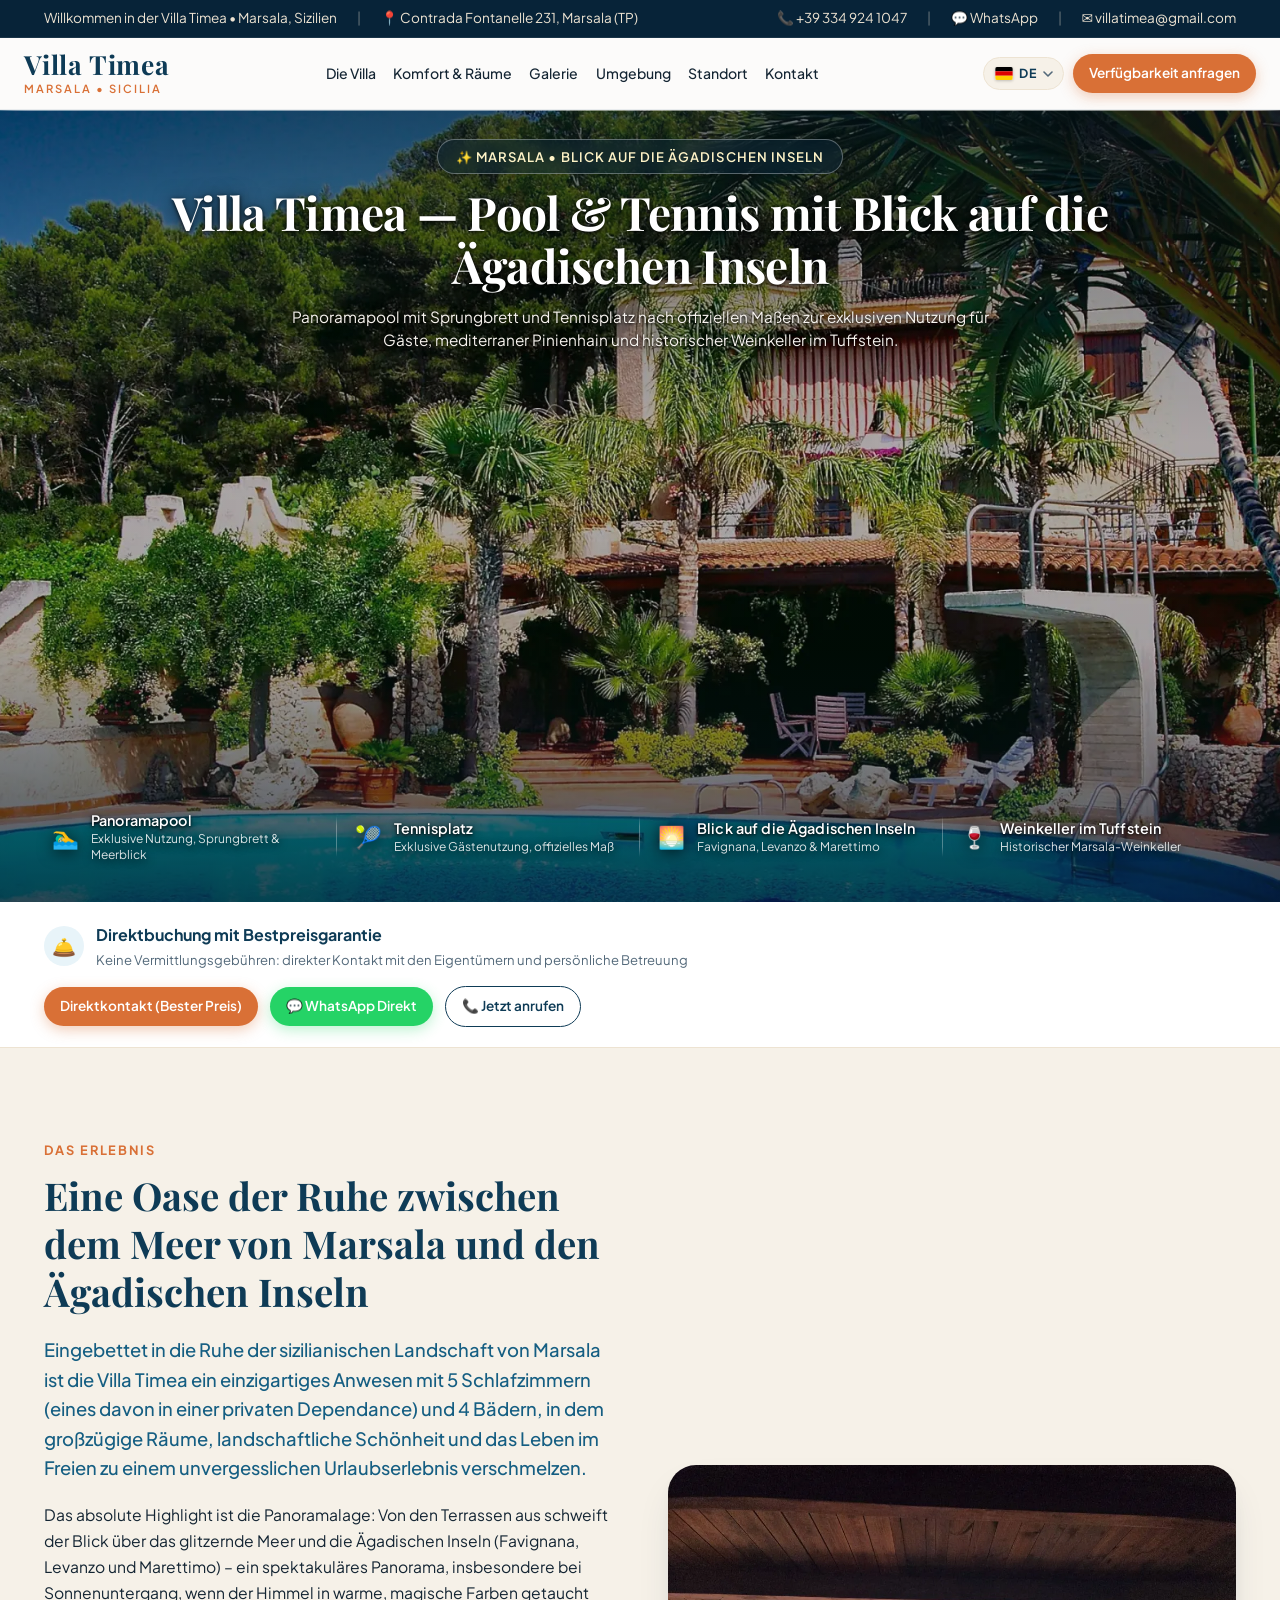
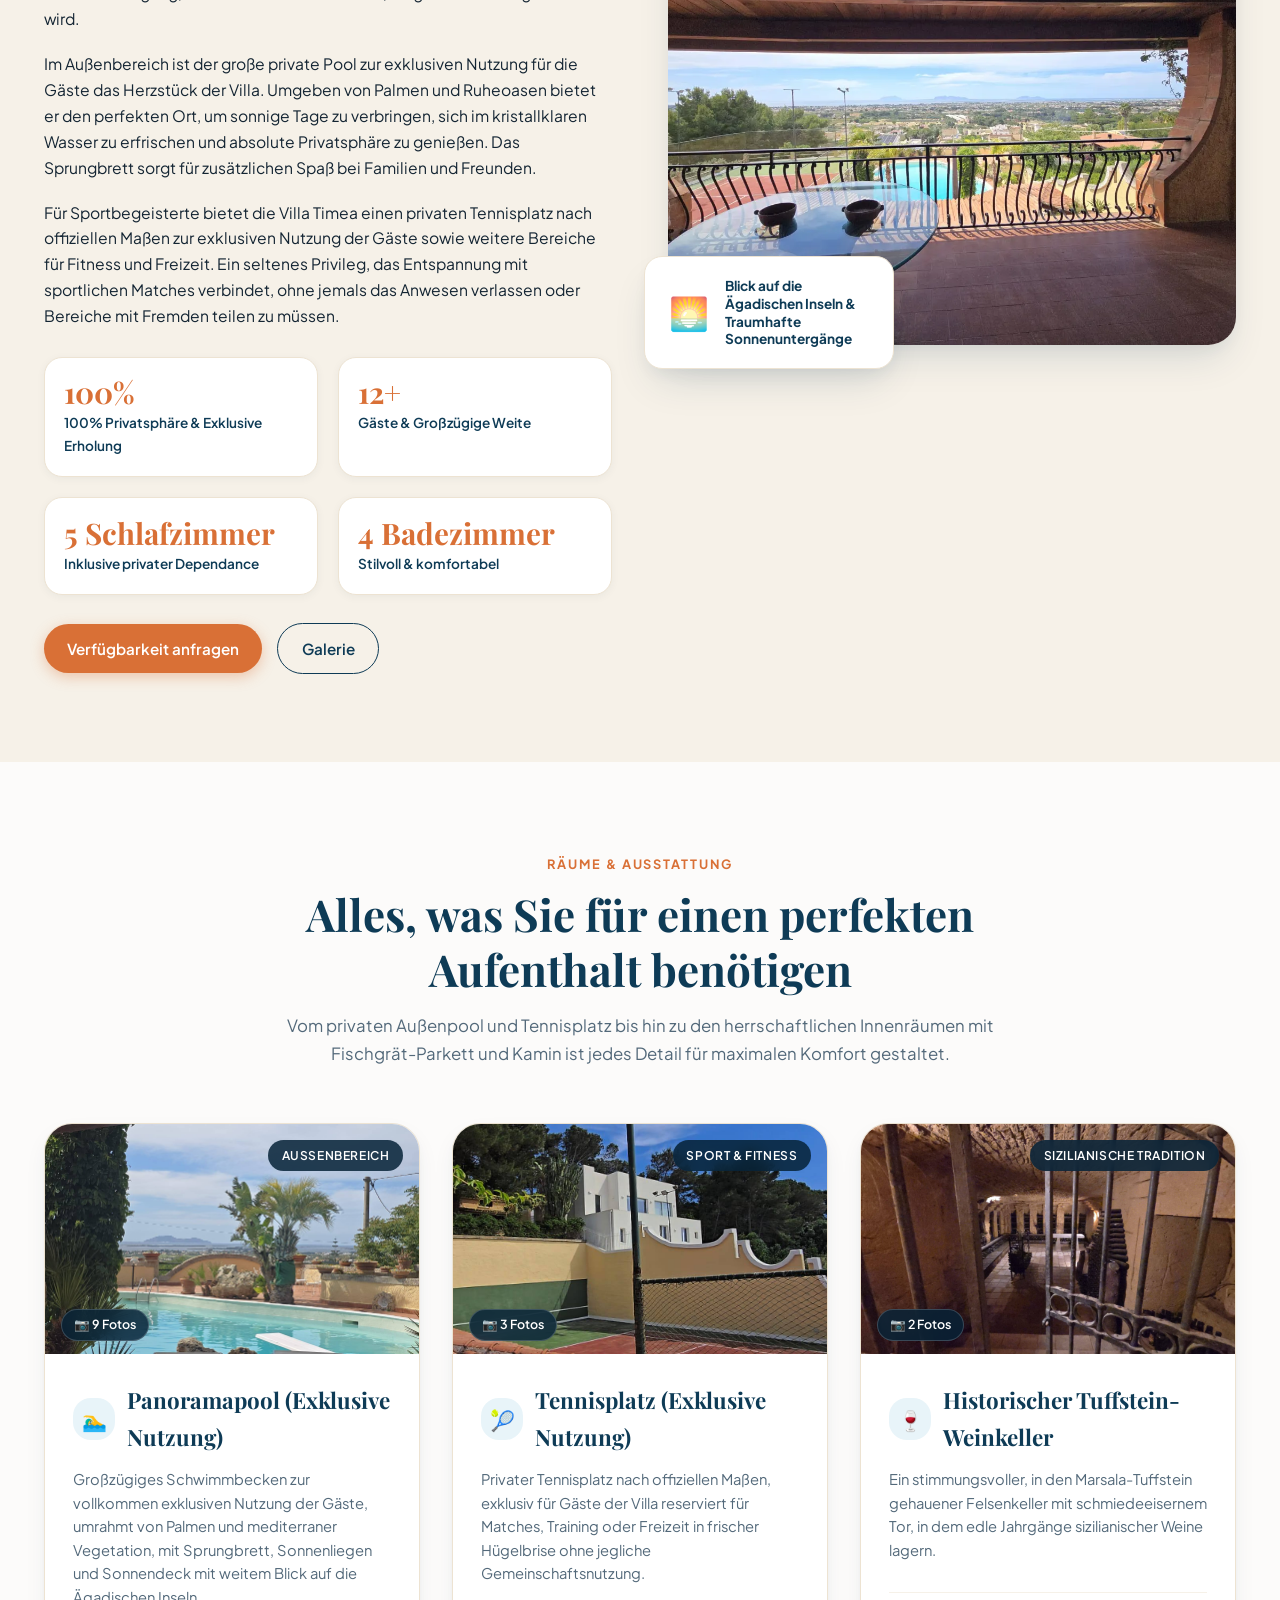
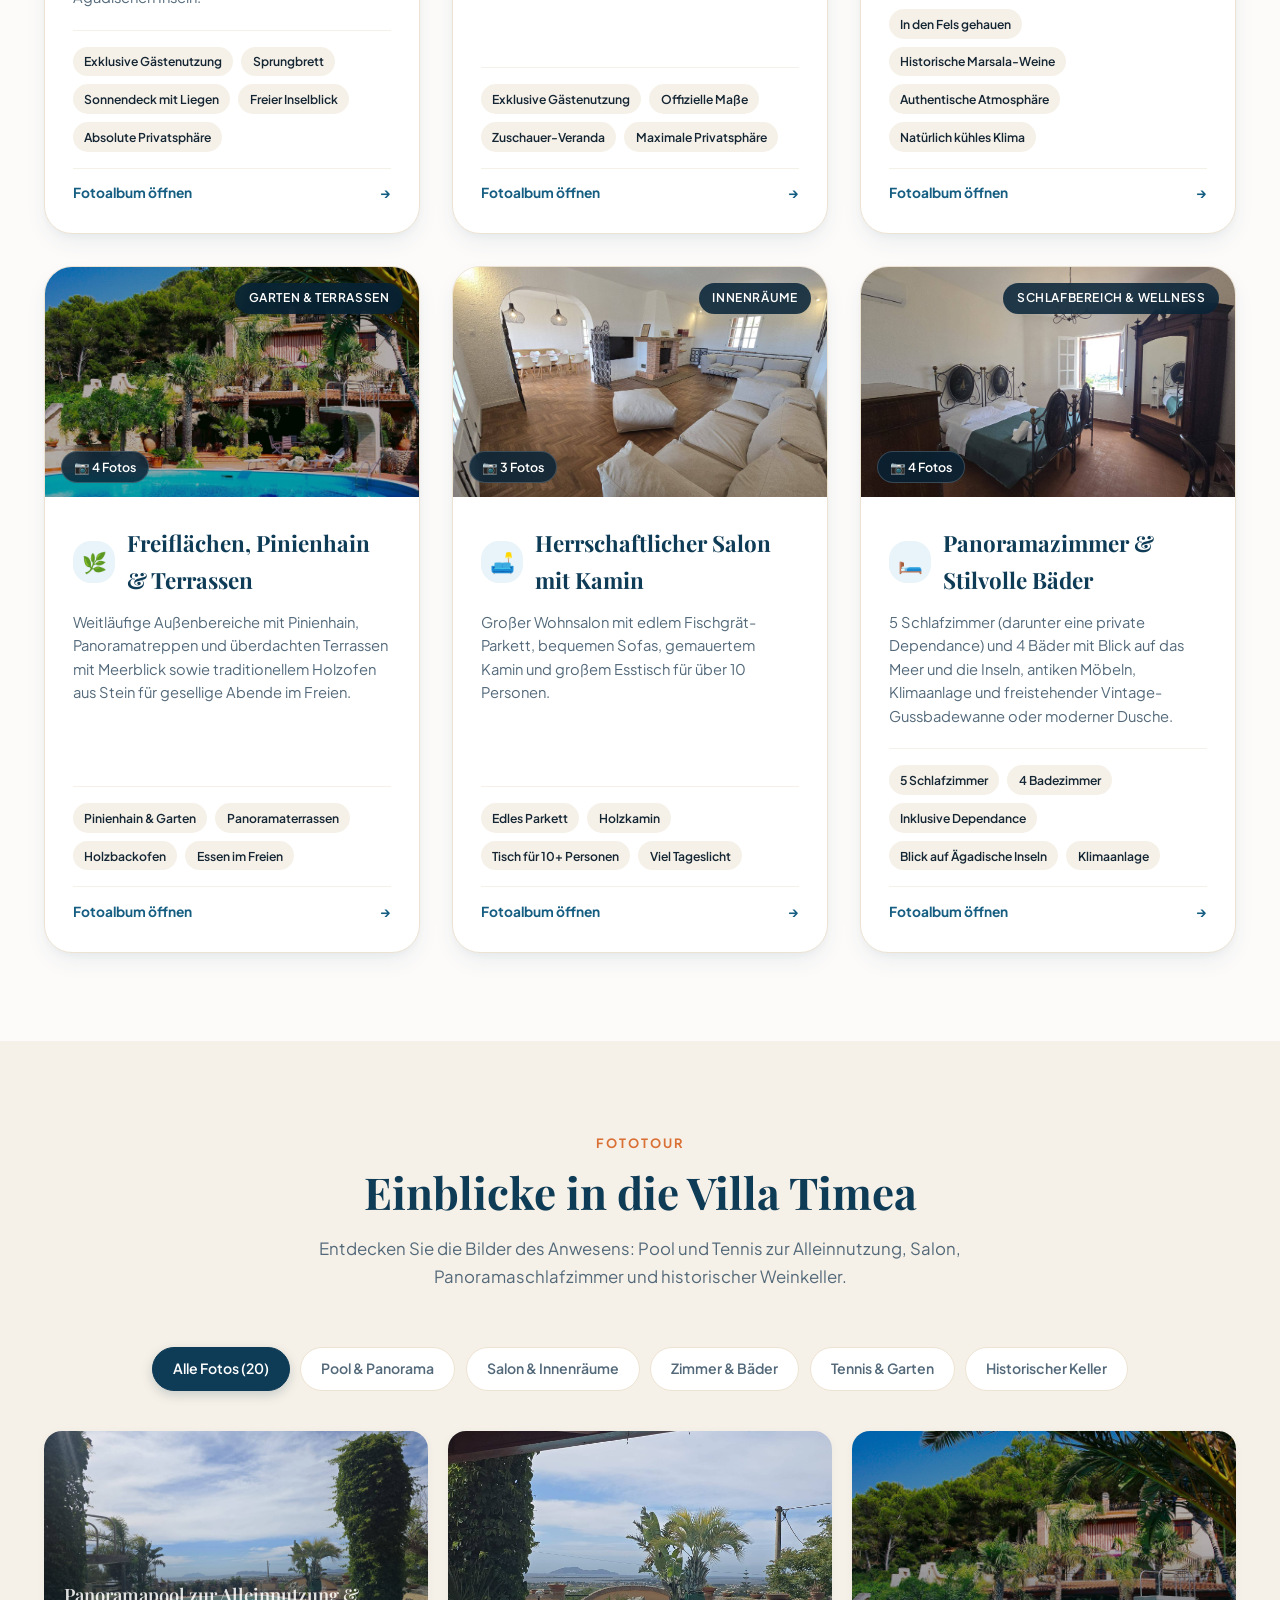
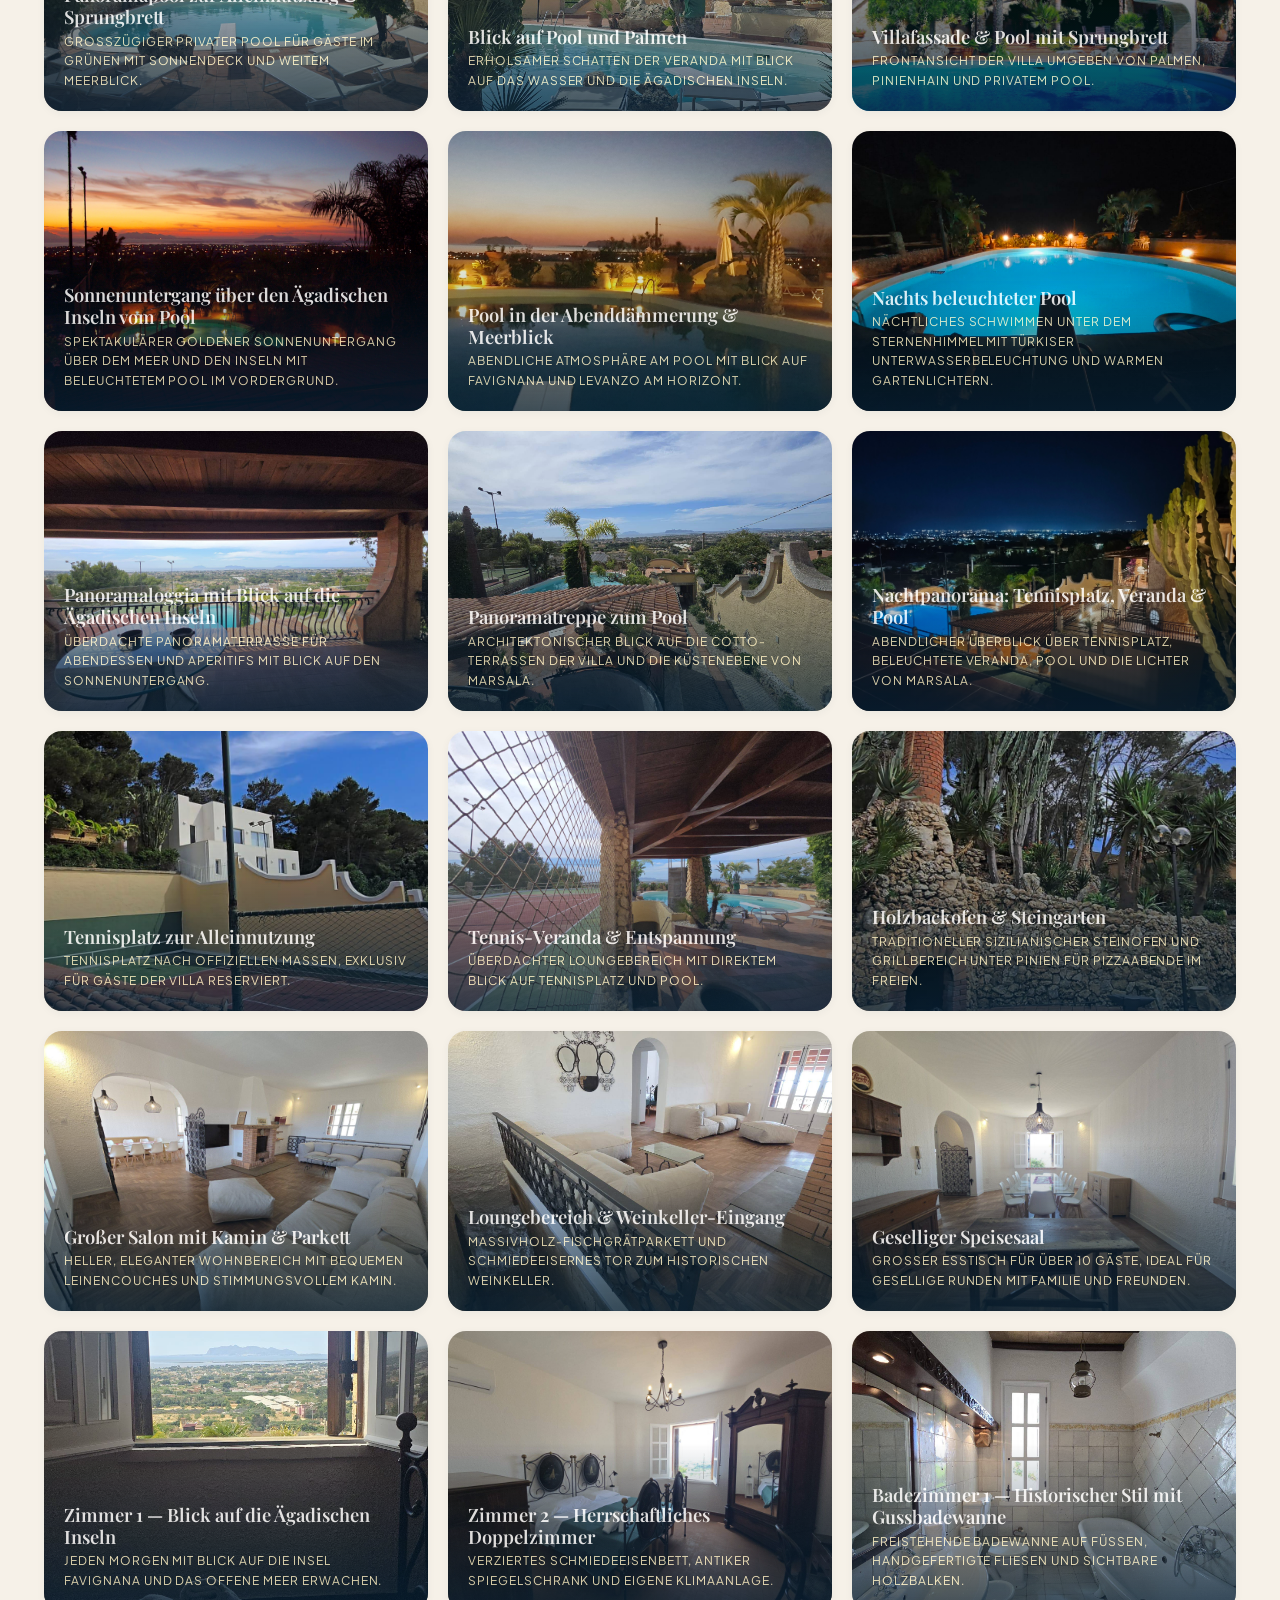
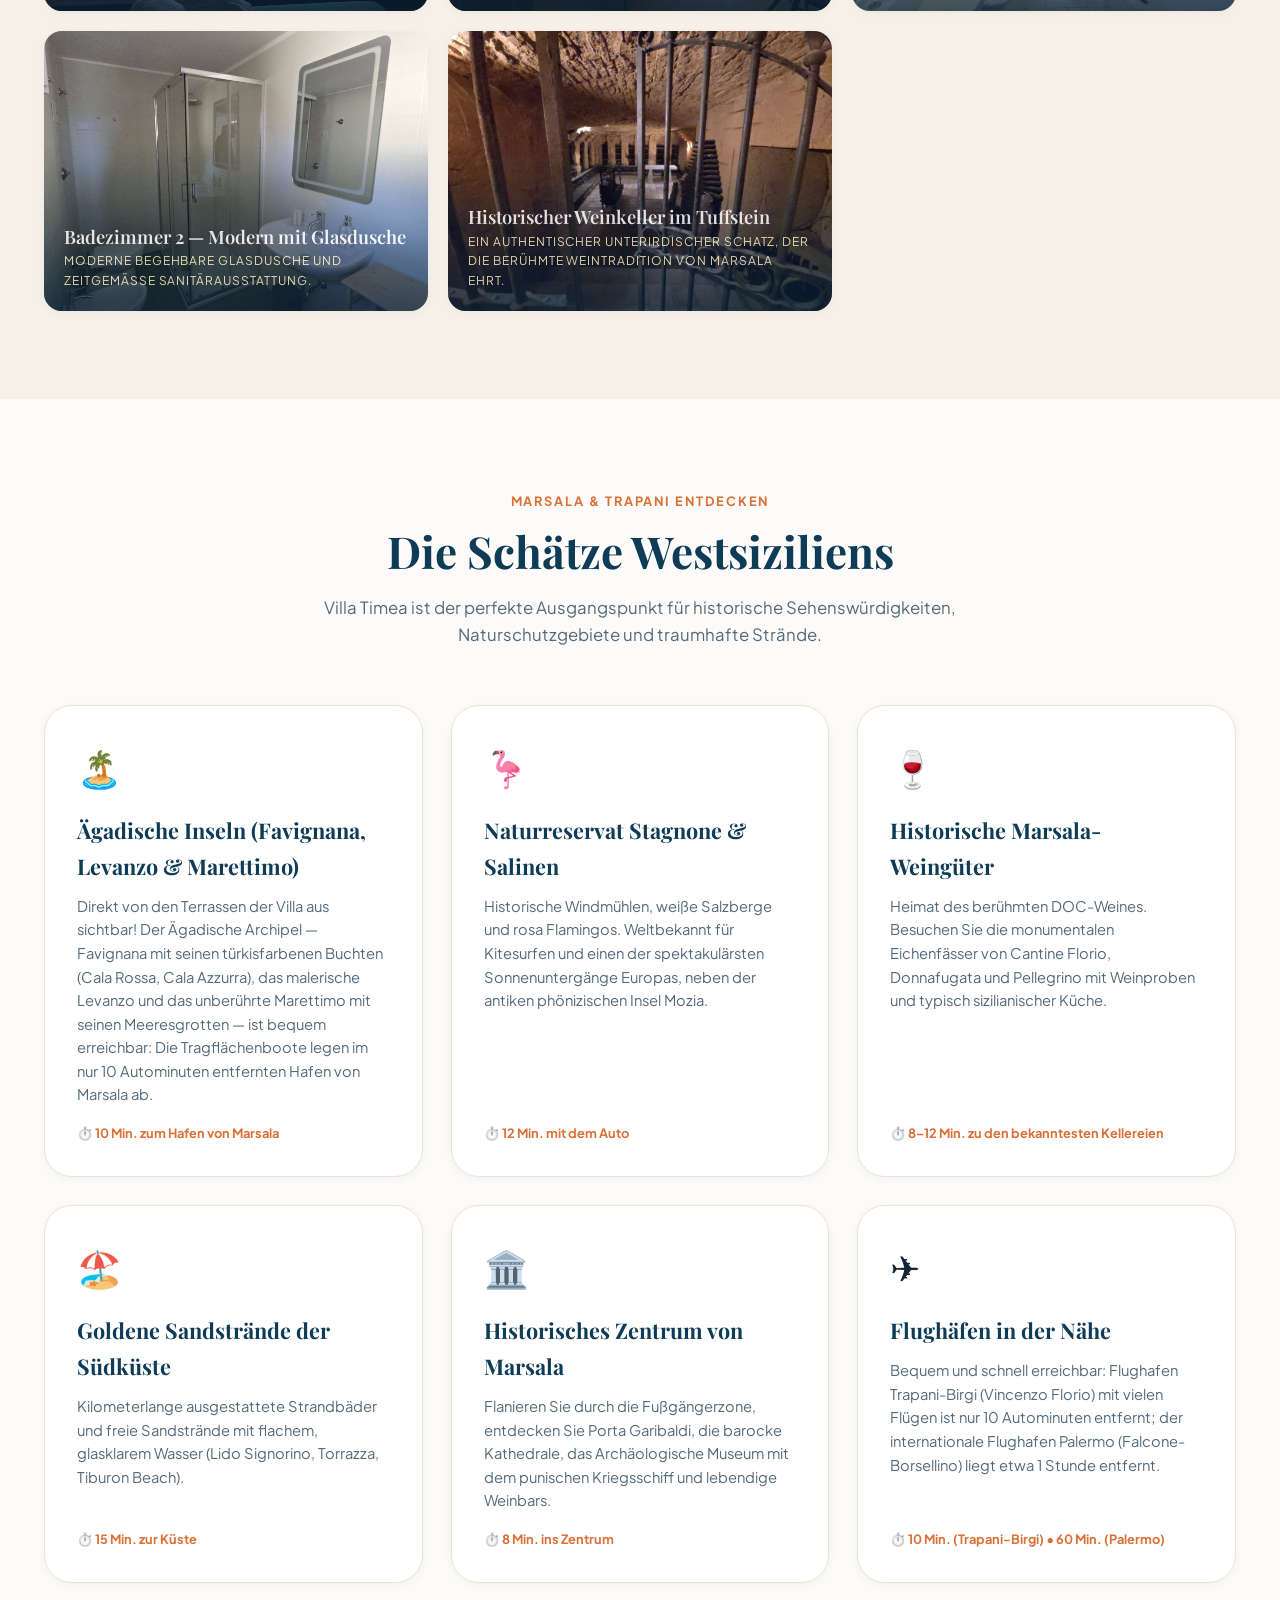
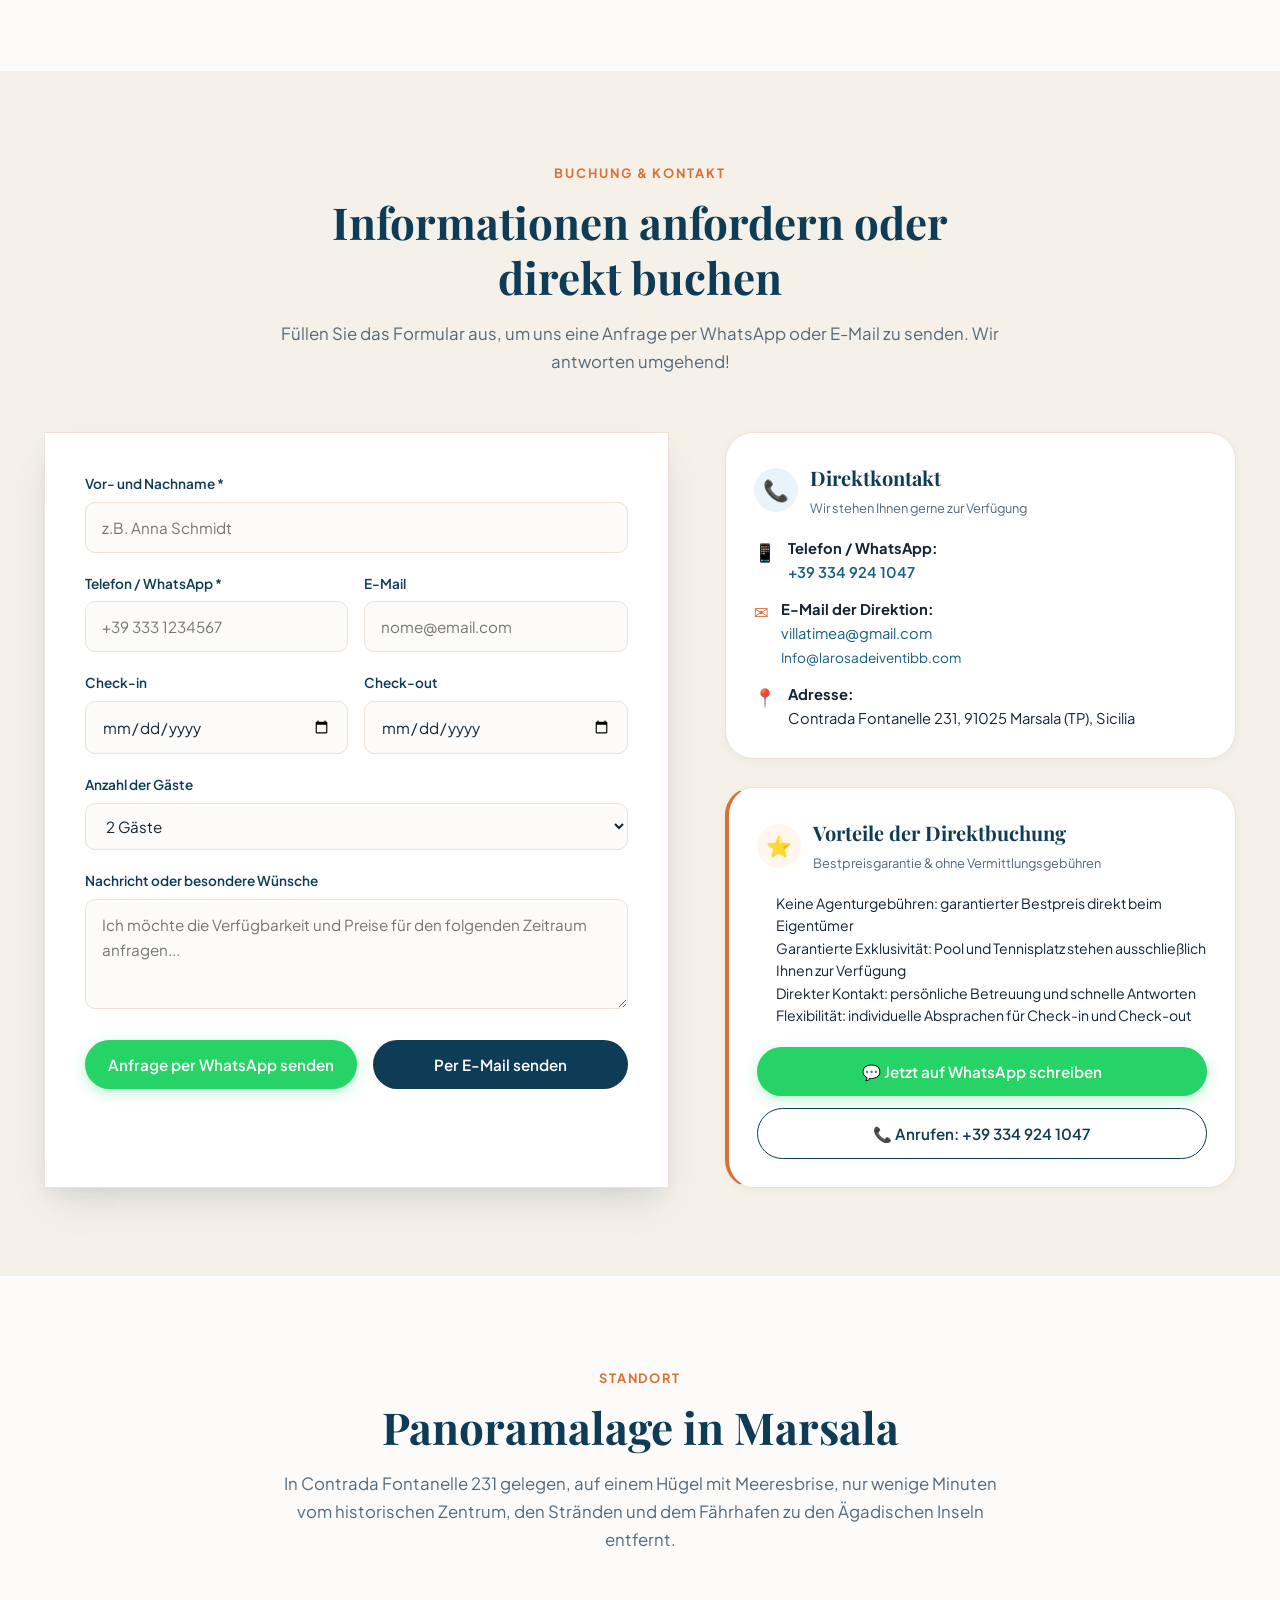
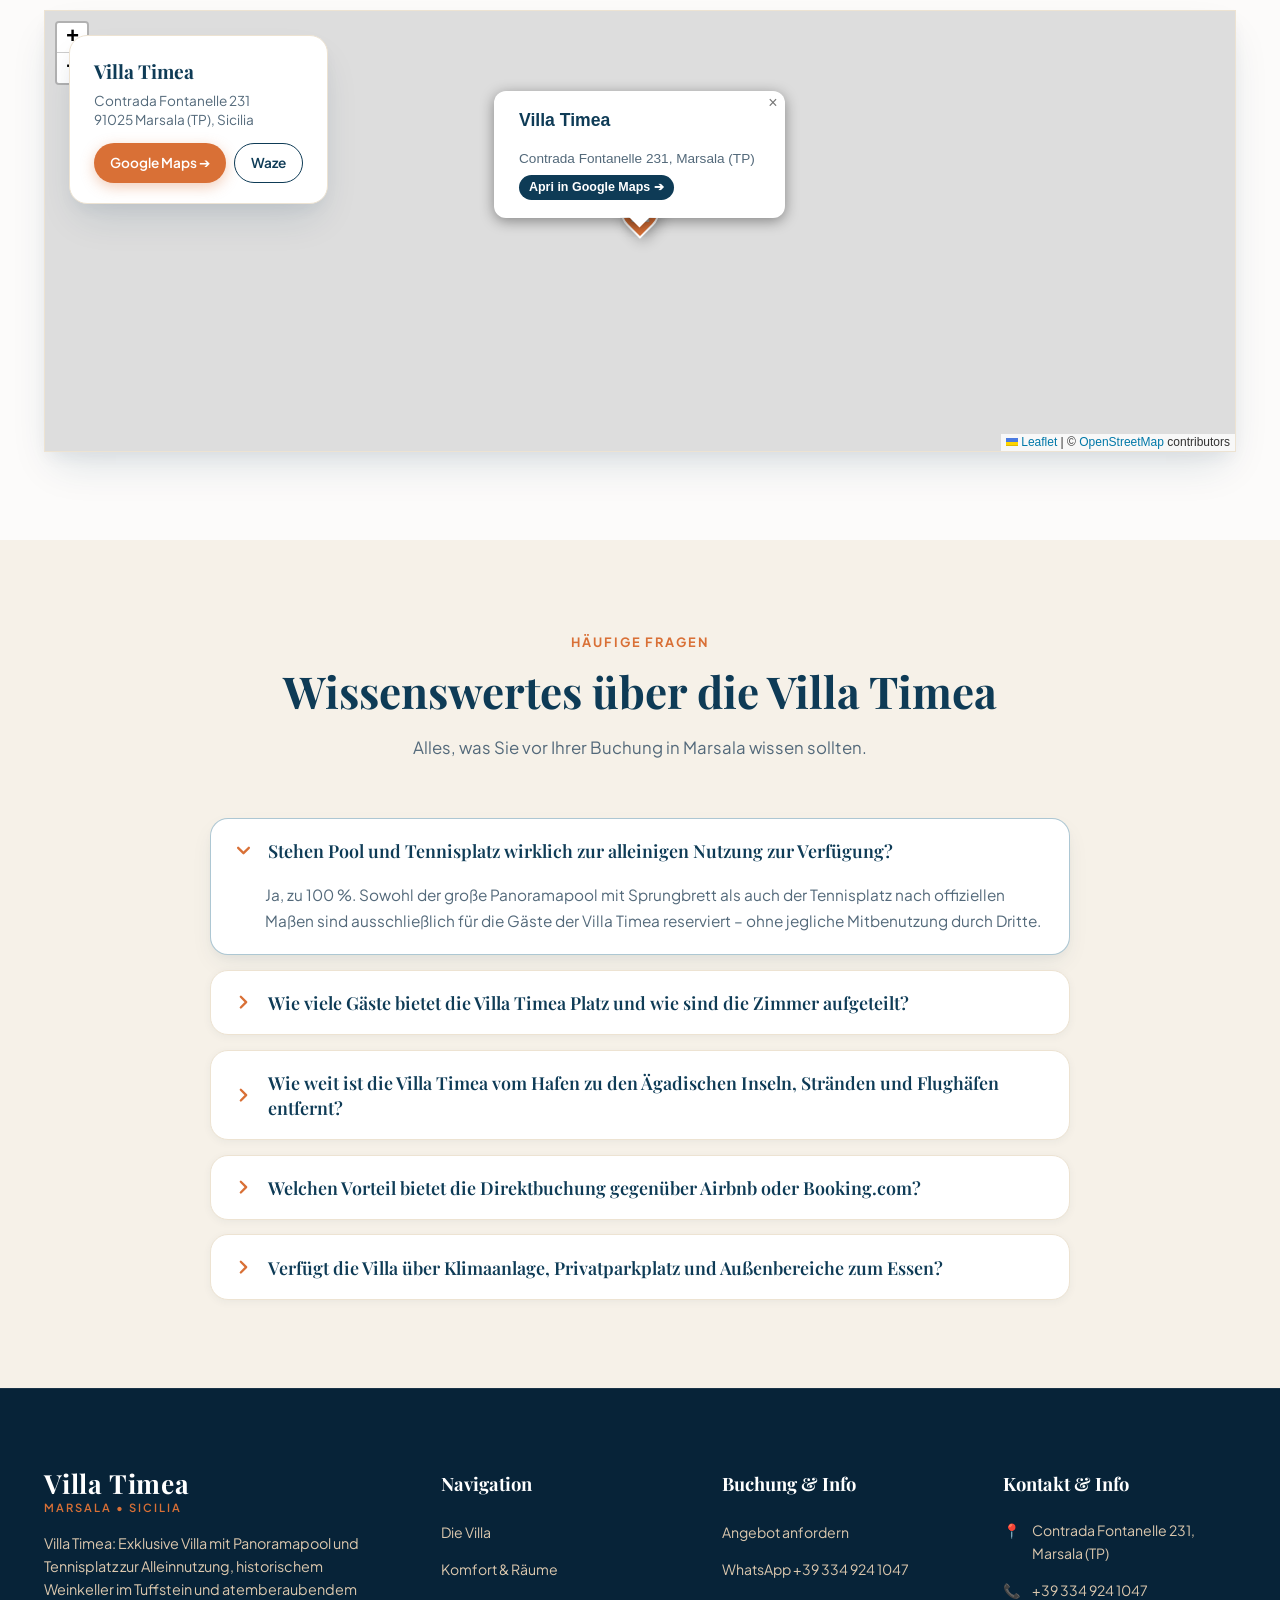
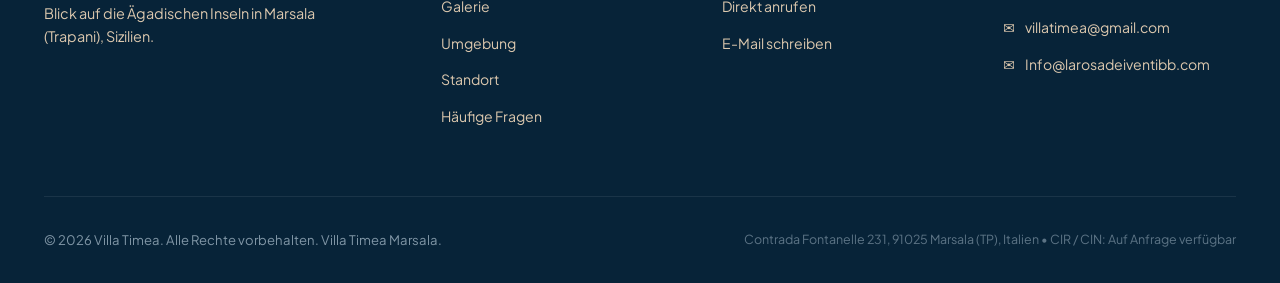
==== de/index.html @ db743eaf "SEO multilingua (IT/EN/DE), JSON-LD, sitemap, FAQ, immagini WebP, validazione form e piano_salita.md" ====
<!DOCTYPE html>
<html lang="de">
<head>
  <meta charset="UTF-8">
  <meta name="viewport" content="width=device-width, initial-scale=1.0, viewport-fit=cover">
  <meta http-equiv="X-UA-Compatible" content="ie=edge">

  <title>Villa Timea Marsala | Exklusive Villa mit Pool, Tennis & Blick auf die Ägadischen Inseln</title>
  <meta name="description" content="Villa Timea in Marsala (Sizilien): exklusive Ferienvilla mit Panoramapool, privatem Tennisplatz zur Alleinnutzung, 5 Schlafzimmern für bis zu 12 Gäste, Tuffstein-Weinkeller und Blick auf die Ägadischen Inseln. Direkt buchen ohne Gebühren.">
  <meta name="keywords" content="Villa Timea, Villa Timea Marsala, Ferienhaus Marsala Pool Tennis, Villa Sizilien Ägadische Inseln, Ferienvilla Marsala mieten, Direktbuchung Villa Sizilien">
  <meta name="robots" content="index, follow, max-image-preview:large">
  <meta name="theme-color" content="#0e3b56">

  <!-- Canonical & Multilingual Hreflang -->
  <link rel="canonical" href="https://www.villatimea.it/de/">
  <link rel="alternate" hreflang="it" href="https://www.villatimea.it/">
  <link rel="alternate" hreflang="en" href="https://www.villatimea.it/en/">
  <link rel="alternate" hreflang="de" href="https://www.villatimea.it/de/">
  <link rel="alternate" hreflang="x-default" href="https://www.villatimea.it/">

  <!-- Open Graph / Social Sharing -->
  <meta property="og:type" content="website">
  <meta property="og:site_name" content="Villa Timea">
  <meta property="og:locale" content="de_DE">
  <meta property="og:locale:alternate" content="en_US">
  <meta property="og:locale:alternate" content="de_DE">
  <meta property="og:url" content="https://www.villatimea.it/de/">
  <meta property="og:title" content="Villa Timea Marsala | Pool & Tennis zur Alleinnutzung, Ägadische Inseln Blick">
  <meta property="og:description" content="Panoramapool mit Sprungbrett und privater Tennisplatz ausschließlich für Gäste, 5 Schlafzimmer bis 12 Personen, historischer Tuffstein-Weinkeller und Inselblick.">
  <meta property="og:image" content="https://www.villatimea.it/assets/images/piscina-facciata-villa.jpg">
  <meta property="og:image:width" content="1600">
  <meta property="og:image:height" content="1200">
  <meta property="og:image:alt" content="Villa Timea in Marsala mit privatem Pool zur Alleinnutzung und Meerblick">
  <meta name="twitter:card" content="summary_large_image">
  <meta name="twitter:title" content="Villa Timea Marsala | Private Pool- & Tennis-Villa auf Sizilien">
  <meta name="twitter:description" content="Exklusive Villa in Marsala mit eigenem Pool, Tennisplatz & Blick auf die Ägadischen Inseln. Direktbuchung zum Bestpreis.">
  <meta name="twitter:image" content="https://www.villatimea.it/assets/images/piscina-facciata-villa.jpg">

  <!-- Favicon -->
  <link rel="icon" href="data:image/svg+xml,<svg xmlns=%22http://www.w3.org/2000/svg%22 viewBox=%220 0 100 100%22><text y=%22.9em%22 font-size=%2290%22>🏖️</text></svg>">

  <!-- Google Fonts -->
  <link rel="preconnect" href="https://fonts.googleapis.com">
  <link rel="preconnect" href="https://fonts.gstatic.com" crossorigin>
  <link href="https://fonts.googleapis.com/css2?family=Playfair+Display:ital,wght@0,500;0,600;0,700;1,400;1,600&family=Plus+Jakarta+Sans:wght@300;400;500;600;700&display=swap" rel="stylesheet">

  <!-- Leaflet CSS -->
  <link rel="stylesheet" href="../assets/css/leaflet.css">

  <!-- Main Stylesheet -->
  <link rel="stylesheet" href="../assets/css/style.css?v=5.0">

  <!-- Structured Data (Schema.org JSON-LD) -->
  <script type="application/ld+json">
  {
  "@context": "https://schema.org",
  "@graph": [
    {
      "@type": "WebSite",
      "@id": "https://www.villatimea.it/#website",
      "name": "Villa Timea",
      "url": "https://www.villatimea.it/",
      "inLanguage": [
        "it",
        "en",
        "de"
      ]
    },
    {
      "@type": [
        "LodgingBusiness",
        "VacationRental"
      ],
      "@id": "https://www.villatimea.it/#villa",
      "name": "Villa Timea",
      "alternateName": "Villa Timea Marsala",
      "description": "Exklusive Ferienvilla in Marsala (Sizilien) mit Panoramapool, Sprungbrett, privatem Tennisplatz zur Alleinnutzung, 5 Schlafzimmern für bis zu 12 Gäste, historischem Tuffstein-Weinkeller und Blick auf die Ägadischen Inseln.",
      "url": "https://www.villatimea.it/de/",
      "telephone": "+39 334 924 1047",
      "email": "villatimea@gmail.com",
      "priceRange": "$$$",
      "numberOfRooms": 5,
      "occupancy": {
        "@type": "QuantitativeValue",
        "minValue": 1,
        "maxValue": 12
      },
      "address": {
        "@type": "PostalAddress",
        "streetAddress": "Contrada Fontanelle 231",
        "addressLocality": "Marsala",
        "addressRegion": "TP",
        "postalCode": "91025",
        "addressCountry": "IT"
      },
      "geo": {
        "@type": "GeoCoordinates",
        "latitude": 37.81835,
        "longitude": 12.50655
      },
      "hasMap": "https://maps.app.goo.gl/ddpPGVBYh4fJH2ks8",
      "sameAs": [
        "https://maps.app.goo.gl/ddpPGVBYh4fJH2ks8"
      ],
      "image": [
        "https://www.villatimea.it/assets/images/piscina-facciata-villa.jpg",
        "https://www.villatimea.it/assets/images/piscina-panorama.jpg",
        "https://www.villatimea.it/assets/images/terrazza-vista-egadi.jpg",
        "https://www.villatimea.it/assets/images/campo-tennis.jpg",
        "https://www.villatimea.it/assets/images/cantina-storica-tufo.jpg"
      ],
      "amenityFeature": [
        {
          "@type": "LocationFeatureSpecification",
          "name": "Privater Panoramapool mit Sprungbrett zur Alleinnutzung",
          "value": true
        },
        {
          "@type": "LocationFeatureSpecification",
          "name": "Privater Tennisplatz nach offiziellen Maßen zur Alleinnutzung",
          "value": true
        },
        {
          "@type": "LocationFeatureSpecification",
          "name": "Meerblick auf die Ägadischen Inseln (Favignana, Levanzo, Marettimo)",
          "value": true
        },
        {
          "@type": "LocationFeatureSpecification",
          "name": "Historischer Weinkeller im Tuffstein",
          "value": true
        },
        {
          "@type": "LocationFeatureSpecification",
          "name": "Stein-Holzbackofen im Freien",
          "value": true
        },
        {
          "@type": "LocationFeatureSpecification",
          "name": "Klimaanlage und Privatparkplatz",
          "value": true
        }
      ],
      "petsAllowed": false
    },
    {
      "@type": "FAQPage",
      "@id": "https://www.villatimea.it/de/#faq",
      "mainEntity": [
        {
          "@type": "Question",
          "name": "Stehen Pool und Tennisplatz wirklich zur alleinigen Nutzung zur Verfügung?",
          "acceptedAnswer": {
            "@type": "Answer",
            "text": "Ja, zu 100 %. Sowohl der große Panoramapool mit Sprungbrett als auch der Tennisplatz nach offiziellen Maßen sind ausschließlich für die Gäste der Villa Timea reserviert – ohne jegliche Mitbenutzung durch Dritte."
          }
        },
        {
          "@type": "Question",
          "name": "Wie viele Gäste bietet die Villa Timea Platz und wie sind die Zimmer aufgeteilt?",
          "acceptedAnswer": {
            "@type": "Answer",
            "text": "Die Villa bietet bequem Platz für bis zu 12 Personen in 5 Schlafzimmern (davon eines in einer privaten Dependance) und 4 Badezimmern, ergänzt durch einen großen Salon mit Kamin, Speisesaal für 10+ Personen, Veranda und Holzbackofen."
          }
        },
        {
          "@type": "Question",
          "name": "Wie weit ist die Villa Timea vom Hafen zu den Ägadischen Inseln, Stränden und Flughäfen entfernt?",
          "acceptedAnswer": {
            "@type": "Answer",
            "text": "Die Villa liegt in Contrada Fontanelle 231 in Marsala: das historische Zentrum ist ca. 8 Autominuten entfernt, die Fähren nach Favignana, Levanzo und Marettimo 10 Minuten, der Flughafen Trapani-Birgi 10 Minuten, das Naturreservat Stagnone 12 Minuten und die Sandstrände im Süden rund 15 Minuten."
          }
        },
        {
          "@type": "Question",
          "name": "Welchen Vorteil bietet die Direktbuchung gegenüber Airbnb oder Booking.com?",
          "acceptedAnswer": {
            "@type": "Answer",
            "text": "Bei einer direkten Buchung per WhatsApp, Telefon oder E-Mail über die offizielle Website entfallen Portalgebühren: Sie erhalten die garantierte Bestpreis-Rate und klären Check-in, Check-out und Sonderwünsche direkt mit den Eigentümern."
          }
        },
        {
          "@type": "Question",
          "name": "Verfügt die Villa über Klimaanlage, Privatparkplatz und Außenbereiche zum Essen?",
          "acceptedAnswer": {
            "@type": "Answer",
            "text": "Ja, die Schlafzimmer sind klimatisiert und das Anwesen bietet private Parkplätze, einen abends beleuchteten Pinienhain, Panoramaterrassen mit Blick auf die Ägadischen Inseln, Sonnenliegen und einen Stein-Holzbackofen."
          }
        }
      ]
    }
  ]
}
  </script>
</head>
<body>

  <!-- Top Announcement Bar -->
  <div class="top-bar">
    <div class="container">
      <div class="top-bar-left">
        <span data-i18n="topWelcome">Willkommen in der Villa Timea • Marsala, Sizilien</span>
        <span style="opacity: 0.4;">|</span>
        <a href="https://maps.app.goo.gl/ddpPGVBYh4fJH2ks8" target="_blank" rel="noopener">
          📍 Contrada Fontanelle 231, Marsala (TP)
        </a>
      </div>
      <div class="top-bar-right">
        <a href="tel:+393349241047">📞 +39 334 924 1047</a>
        <span style="opacity: 0.4;">|</span>
        <a href="https://wa.me/393349241047" target="_blank" rel="noopener">💬 WhatsApp</a>
        <span style="opacity: 0.4;">|</span>
        <a href="mailto:villatimea@gmail.com">✉️ villatimea@gmail.com</a>
      </div>
    </div>
  </div>

  <!-- Sticky Header & Navigation -->
  <header class="site-header">
    <div class="container">
      <div class="nav-wrap">
        <a href="#" class="logo" aria-label="Villa Timea Home">
          <span class="logo-title">Villa Timea</span>
          <span class="logo-sub">Marsala • Sicilia</span>
        </a>

        <nav class="nav-links" aria-label="Navigazione Principale">
          <a href="#villa" class="nav-link" data-i18n="navAbout">Die Villa</a>
          <a href="#comfort" class="nav-link" data-i18n="navComfort">Komfort & Räume</a>
          <a href="#galleria" class="nav-link" data-i18n="navGallery">Galerie</a>
          <a href="#dintorni" class="nav-link" data-i18n="navTerritory">Umgebung</a>
          <a href="#posizione" class="nav-link" data-i18n="mapTag">Standort</a>
          <a href="#contatti" class="nav-link" data-i18n="navContact">Kontakt</a>
        </nav>

        <div class="nav-actions">
          <div class="lang-dropdown" id="langDropdown">
            <button type="button" class="lang-dropdown-btn" id="langDropdownBtn" aria-haspopup="true" aria-expanded="false" title="Cambia Lingua / Select Language / Sprache wählen">
              <span class="flag-icon" id="currentLangFlag">
                <svg viewBox="0 0 640 480" width="18" height="13" aria-hidden="true"><g fill-rule="evenodd" stroke-width="1pt"><path fill="#fff" d="M0 0h640v480H0z"/><path fill="#009246" d="M0 0h213.3v480H0z"/><path fill="#ce2b37" d="M426.7 0H640v480H426.7z"/></g></svg>
              </span>
              <span class="lang-code" id="currentLangCode">DE</span>
              <svg class="lang-chevron" width="10" height="6" viewBox="0 0 10 6" fill="none" aria-hidden="true">
                <path d="M1 1L5 5L9 1" stroke="currentColor" stroke-width="1.6" stroke-linecap="round" stroke-linejoin="round"/>
              </svg>
            </button>
            <div class="lang-dropdown-menu" id="langDropdownMenu" role="menu">
              <button type="button" class="lang-menu-item active" data-lang="it" role="menuitem">
                <span class="flag-icon"><svg viewBox="0 0 640 480" width="18" height="13" aria-hidden="true"><g fill-rule="evenodd" stroke-width="1pt"><path fill="#fff" d="M0 0h640v480H0z"/><path fill="#009246" d="M0 0h213.3v480H0z"/><path fill="#ce2b37" d="M426.7 0H640v480H426.7z"/></g></svg></span>
                <span class="lang-name">Italiano</span>
                <span class="lang-check" aria-hidden="true">✓</span>
              </button>
              <button type="button" class="lang-menu-item" data-lang="en" role="menuitem">
                <span class="flag-icon"><svg viewBox="0 0 60 30" width="18" height="13" aria-hidden="true"><clipPath id="uk-clip-nav"><path d="M0,0 v30 h60 v-30 z"/></clipPath><clipPath id="uk-diag-nav"><path d="M30,15 h30 v15 z v15 h-30 z h-30 v-15 z v-15 h30 z"/></clipPath><g clip-path="url(#uk-clip-nav)"><path d="M0,0 v30 h60 v-30 z" fill="#012169"/><path d="M0,0 L60,30 M60,0 L0,30" stroke="#fff" stroke-width="6"/><path d="M0,0 L60,30 M60,0 L0,30" clip-path="url(#uk-diag-nav)" stroke="#C8102E" stroke-width="4"/><path d="M30,0 v30 M0,15 h60" stroke="#fff" stroke-width="10"/><path d="M30,0 v30 M0,15 h60" stroke="#C8102E" stroke-width="6"/></g></svg></span>
                <span class="lang-name">English</span>
                <span class="lang-check" aria-hidden="true">✓</span>
              </button>
              <button type="button" class="lang-menu-item" data-lang="de" role="menuitem">
                <span class="flag-icon"><svg viewBox="0 0 640 480" width="18" height="13" aria-hidden="true"><path fill="#000" d="M0 0h640v160H0z"/><path fill="#d00" d="M0 160h640v160H0z"/><path fill="#ffce00" d="M0 320h640v160H0z"/></svg></span>
                <span class="lang-name">Deutsch</span>
                <span class="lang-check" aria-hidden="true">✓</span>
              </button>
            </div>
          </div>
          <a href="#contatti" class="btn btn-primary btn-sm" data-i18n="btnBookNow">Verfügbarkeit anfragen</a>
          <button type="button" class="menu-toggle" id="menu-open-btn" aria-label="Apri menu">
            <span></span>
            <span></span>
            <span></span>
          </button>
        </div>
      </div>
    </div>
  </header>

  <!-- Mobile Navigation Dialog -->
  <dialog id="mobile-nav-dialog" closedby="any" aria-labelledby="mob-nav-title">
    <div class="mob-nav-header">
      <div>
        <div class="logo-title" id="mob-nav-title">Villa Timea</div>
        <div class="logo-sub">Marsala • Sicilia</div>
      </div>
      <button type="button" class="lightbox-close-btn" id="menu-close-btn" aria-label="Chiudi menu">&times;</button>
    </div>
    <div class="mob-nav-list">
      <a href="#villa" data-i18n="navAbout">Die Villa</a>
      <a href="#comfort" data-i18n="navComfort">Komfort & Räume</a>
      <a href="#galleria" data-i18n="navGallery">Galerie</a>
      <a href="#dintorni" data-i18n="navTerritory">Umgebung</a>
      <a href="#posizione" data-i18n="mapTag">Standort</a>
      <a href="#contatti" data-i18n="navContact">Kontakt</a>
    </div>
    <div class="mob-nav-footer">
      <div class="mob-lang-group">
        <div class="mob-lang-label" data-i18n="mobLangLabel">Sprache</div>
        <div class="lang-switch-mobile">
          <button type="button" class="lang-btn active" data-lang="it">
            <span class="flag-icon"><svg viewBox="0 0 640 480" width="18" height="13" aria-hidden="true"><g fill-rule="evenodd" stroke-width="1pt"><path fill="#fff" d="M0 0h640v480H0z"/><path fill="#009246" d="M0 0h213.3v480H0z"/><path fill="#ce2b37" d="M426.7 0H640v480H426.7z"/></g></svg></span>
            <span>Italiano</span>
          </button>
          <button type="button" class="lang-btn" data-lang="en">
            <span class="flag-icon"><svg viewBox="0 0 60 30" width="18" height="13" aria-hidden="true"><clipPath id="uk-clip-mob"><path d="M0,0 v30 h60 v-30 z"/></clipPath><clipPath id="uk-diag-mob"><path d="M30,15 h30 v15 z v15 h-30 z h-30 v-15 z v-15 h30 z"/></clipPath><g clip-path="url(#uk-clip-mob)"><path d="M0,0 v30 h60 v-30 z" fill="#012169"/><path d="M0,0 L60,30 M60,0 L0,30" stroke="#fff" stroke-width="6"/><path d="M0,0 L60,30 M60,0 L0,30" clip-path="url(#uk-diag-mob)" stroke="#C8102E" stroke-width="4"/><path d="M30,0 v30 M0,15 h60" stroke="#fff" stroke-width="10"/><path d="M30,0 v30 M0,15 h60" stroke="#C8102E" stroke-width="6"/></g></svg></span>
            <span>English</span>
          </button>
          <button type="button" class="lang-btn" data-lang="de">
            <span class="flag-icon"><svg viewBox="0 0 640 480" width="18" height="13" aria-hidden="true"><path fill="#000" d="M0 0h640v160H0z"/><path fill="#d00" d="M0 160h640v160H0z"/><path fill="#ffce00" d="M0 320h640v160H0z"/></svg></span>
            <span>Deutsch</span>
          </button>
        </div>
      </div>
      <a href="https://wa.me/393349241047" target="_blank" rel="noopener" class="btn btn-whatsapp" style="width: 100%;" data-i18n="mobWaDirect">💬 WhatsApp Direktchat</a>
      <a href="#contatti" class="btn btn-primary" style="width: 100%;" data-i18n="btnBookNow">Verfügbarkeit anfragen</a>
    </div>
  </dialog>

  <!-- Hero Section -->
  <section class="hero" id="home">
    <div class="hero-bg">
      <picture>
        <source
          type="image/webp"
          srcset="../assets/images/piscina-facciata-villa-800.webp 800w, ../assets/images/piscina-facciata-villa-1600.webp 1600w"
          sizes="100vw">
        <img
          src="../assets/images/piscina-facciata-villa.jpg"
          alt="Facciata di Villa Timea con piscina ad uso esclusivo, trampolino e palme a Marsala"
          width="1600"
          height="1200"
          fetchpriority="high"
          decoding="async">
      </picture>
    </div>
    <div class="hero-overlay"></div>

    <div class="container hero-container">
      <div class="hero-content-top">
        <div class="hero-badge" data-i18n="heroBadge">✨ Marsala • Blick auf die Ägadischen Inseln</div>
        <h1 class="hero-title" data-i18n="heroTitle">Villa Timea — Pool & Tennis mit Blick auf die Ägadischen Inseln</h1>
        <p class="hero-subtitle" data-i18n="heroSubtitle">Panoramapool mit Sprungbrett und Tennisplatz nach offiziellen Maßen zur exklusiven Nutzung für Gäste, mediterraner Pinienhain und historischer Weinkeller im Tuffstein.</p>

        <div class="hero-cta-group">
          <a href="#galleria" class="btn btn-primary" data-i18n="heroExplore">Villa entdecken</a>
          <a href="#contatti" class="btn btn-outline-white" data-i18n="heroInquire">Buchen oder Anfragen</a>
          <a href="https://wa.me/393349241047" target="_blank" rel="noopener" class="btn btn-whatsapp" data-i18n="btnWaDirect">💬 WhatsApp Direkt</a>
        </div>
      </div>

      <!-- Hero Features Highlights -->
      <div class="hero-features">
        <div class="hero-feat-item">
          <div class="hero-feat-icon">🏊‍♂️</div>
          <div>
            <div class="hero-feat-title" data-i18n="heroFeatPool">Panoramapool</div>
            <div class="hero-feat-desc" data-i18n="heroFeatPoolDesc">Exklusive Nutzung, Sprungbrett & Meerblick</div>
          </div>
        </div>
        <div class="hero-feat-item">
          <div class="hero-feat-icon">🎾</div>
          <div>
            <div class="hero-feat-title" data-i18n="heroFeatTennis">Tennisplatz</div>
            <div class="hero-feat-desc" data-i18n="heroFeatTennisDesc">Exklusive Gästenutzung, offizielles Maß</div>
          </div>
        </div>
        <div class="hero-feat-item">
          <div class="hero-feat-icon">🌅</div>
          <div>
            <div class="hero-feat-title" data-i18n="heroFeatSunset">Blick auf die Ägadischen Inseln</div>
            <div class="hero-feat-desc" data-i18n="heroFeatSunsetDesc">Favignana, Levanzo & Marettimo</div>
          </div>
        </div>
        <div class="hero-feat-item">
          <div class="hero-feat-icon">🍷</div>
          <div>
            <div class="hero-feat-title" data-i18n="heroFeatCellar">Weinkeller im Tuffstein</div>
            <div class="hero-feat-desc" data-i18n="heroFeatCellarDesc">Historischer Marsala-Weinkeller</div>
          </div>
        </div>
      </div>
    </div>
  </section>

  <!-- Quick Booking Channels Bar -->
  <section class="booking-channels-bar">
    <div class="container">
      <div class="channels-intro">
        <div class="channels-intro-icon">🛎️</div>
        <div class="channels-intro-text">
          <h3 data-i18n="channelsTitle">Direktbuchung mit Bestpreisgarantie</h3>
          <p data-i18n="channelsSubtitle">Keine Vermittlungsgebühren: direkter Kontakt mit den Eigentümern und persönliche Betreuung</p>
        </div>
      </div>
      <div class="channels-buttons">
        <a href="#contatti" class="btn btn-primary btn-sm" data-i18n="btnDirectContact">Direktkontakt (Bester Preis)</a>
        <a href="https://wa.me/393349241047" target="_blank" rel="noopener" class="btn btn-whatsapp btn-sm" data-i18n="btnWaDirect">💬 WhatsApp Direkt</a>
        <a href="tel:+393349241047" class="btn btn-outline btn-sm" data-i18n="btnCallNow">📞 Jetzt anrufen</a>
      </div>
    </div>
  </section>

  <!-- Story / About Section -->
  <section class="section section-sand" id="villa">
    <div class="container">
      <div class="story-grid">
        <div class="story-content">
          <span class="section-tag" data-i18n="storyTag">Das Erlebnis</span>
          <h2 data-i18n="storyTitle">Eine Oase der Ruhe zwischen dem Meer von Marsala und den Ägadischen Inseln</h2>
          <p class="story-lead" data-i18n="storyLead">Eingebettet in die Ruhe der sizilianischen Landschaft von Marsala ist die Villa Timea ein einzigartiges Anwesen mit 5 Schlafzimmern (eines davon in einer privaten Dependance) und 4 Bädern, in dem großzügige Räume, landschaftliche Schönheit und das Leben im Freien zu einem unvergesslichen Urlaubserlebnis verschmelzen.</p>
          <div class="story-text">
            <p data-i18n="storyP1">Das absolute Highlight ist die Panoramalage: Von den Terrassen aus schweift der Blick über das glitzernde Meer und die Ägadischen Inseln (Favignana, Levanzo und Marettimo) – ein spektakuläres Panorama, insbesondere bei Sonnenuntergang, wenn der Himmel in warme, magische Farben getaucht wird.</p>
            <p data-i18n="storyP2">Im Außenbereich ist der große private Pool zur exklusiven Nutzung für die Gäste das Herzstück der Villa. Umgeben von Palmen und Ruheoasen bietet er den perfekten Ort, um sonnige Tage zu verbringen, sich im kristallklaren Wasser zu erfrischen und absolute Privatsphäre zu genießen. Das Sprungbrett sorgt für zusätzlichen Spaß bei Familien und Freunden.</p>
            <p data-i18n="storyP3">Für Sportbegeisterte bietet die Villa Timea einen privaten Tennisplatz nach offiziellen Maßen zur exklusiven Nutzung der Gäste sowie weitere Bereiche für Fitness und Freizeit. Ein seltenes Privileg, das Entspannung mit sportlichen Matches verbindet, ohne jemals das Anwesen verlassen oder Bereiche mit Fremden teilen zu müssen.</p>
          </div>

          <div class="story-highlights">
            <div class="story-stat">
              <div class="story-stat-number">100%</div>
              <div class="story-stat-label" data-i18n="statPrivacyLabel">100% Privatsphäre & Exklusive Erholung</div>
            </div>
            <div class="story-stat">
              <div class="story-stat-number">12+</div>
              <div class="story-stat-label" data-i18n="statGuestsLabel">Gäste & Großzügige Weite</div>
            </div>
            <div class="story-stat">
              <div class="story-stat-number" data-i18n="statRoomsNum">5 Schlafzimmer</div>
              <div class="story-stat-label" data-i18n="statRoomsLabel">Inklusive privater Dependance</div>
            </div>
            <div class="story-stat">
              <div class="story-stat-number" data-i18n="statBathsNum">4 Badezimmer</div>
              <div class="story-stat-label" data-i18n="statBathsLabel">Stilvoll & komfortabel</div>
            </div>
          </div>

          <div style="margin-top: 1.5rem;">
            <a href="#contatti" class="btn btn-primary" data-i18n="btnBookNow">Verfügbarkeit anfragen</a>
            <a href="#galleria" class="btn btn-outline" style="margin-left: 0.75rem;" data-i18n="navGallery">Galerie</a>
          </div>
        </div>

        <div class="story-media">
          <div class="story-img-main">
            <picture>
              <source type="image/webp" srcset="../assets/images/terrazza-vista-egadi-1200.webp">
              <img src="../assets/images/terrazza-vista-egadi.jpg" alt="Terrazza panoramica Villa Timea con vista sulle isole Egadi" width="1200" height="900" loading="lazy" decoding="async">
            </picture>
          </div>
          <div class="story-badge-floating">
            <div class="story-badge-icon">🌅</div>
            <div class="story-badge-text" data-i18n="storyBadge">Blick auf die Ägadischen Inseln & Traumhafte Sonnenuntergänge</div>
          </div>
        </div>
      </div>
    </div>
  </section>

  <!-- Amenities & Features Grid -->
  <section class="section" id="comfort">
    <div class="container">
      <div class="section-header">
        <span class="section-tag" data-i18n="amenitiesTag">Räume & Ausstattung</span>
        <h2 class="section-title" data-i18n="amenitiesTitle">Alles, was Sie für einen perfekten Aufenthalt benötigen</h2>
        <p class="section-desc" data-i18n="amenitiesDesc">Vom privaten Außenpool und Tennisplatz bis hin zu den herrschaftlichen Innenräumen mit Fischgrät-Parkett und Kamin ist jedes Detail für maximalen Komfort gestaltet.</p>
      </div>

      <div class="amenities-grid">
        <!-- Amenity 1: Piscina -->
        <article class="amenity-card" data-space="pool" role="button" tabindex="0" aria-label="Apri cartella foto Piscina Panoramica">
          <div class="amenity-media">
            <img src="../assets/images/piscina-terrazza.jpg" alt="Grande piscina panoramica ad uso esclusivo con trampolino">
            <span class="amenity-tag" data-i18n="amPoolTag">Außenbereich</span>
            <span class="amenity-photo-count" data-i18n="amPoolCount">📷 9 Fotos</span>
          </div>
          <div class="amenity-content">
            <div class="amenity-icon-title">
              <div class="amenity-icon">🏊‍♂️</div>
              <h3 class="amenity-title" data-i18n="amPoolTitle">Panoramapool (Exklusive Nutzung)</h3>
            </div>
            <p class="amenity-desc" data-i18n="amPoolDesc">Großzügiges Schwimmbecken zur vollkommen exklusiven Nutzung der Gäste, umrahmt von Palmen und mediterraner Vegetation, mit Sprungbrett, Sonnenliegen und Sonnendeck mit weitem Blick auf die Ägadischen Inseln.</p>
            <div class="amenity-list">
              <span class="amenity-chip" data-i18n="amPoolChip1">Exklusive Gästenutzung</span>
              <span class="amenity-chip" data-i18n="amPoolChip2">Sprungbrett</span>
              <span class="amenity-chip" data-i18n="amPoolChip3">Sonnendeck mit Liegen</span>
              <span class="amenity-chip" data-i18n="amPoolChip4">Freier Inselblick</span>
              <span class="amenity-chip" data-i18n="amPoolChip5">Absolute Privatsphäre</span>
            </div>
            <div class="amenity-card-cta">
              <span data-i18n="spaceOpenFolder">Fotoalbum öffnen</span>
              <span aria-hidden="true">→</span>
            </div>
          </div>
        </article>

        <!-- Amenity 2: Tennis -->
        <article class="amenity-card" data-space="tennis" role="button" tabindex="0" aria-label="Apri cartella foto Campo da Tennis">
          <div class="amenity-media">
            <img src="../assets/images/campo-tennis.jpg" alt="Campo da tennis regolamentare ad uso esclusivo">
            <span class="amenity-tag" data-i18n="amTennisTag">Sport & Fitness</span>
            <span class="amenity-photo-count" data-i18n="amTennisCount">📷 3 Fotos</span>
          </div>
          <div class="amenity-content">
            <div class="amenity-icon-title">
              <div class="amenity-icon">🎾</div>
              <h3 class="amenity-title" data-i18n="amTennisTitle">Tennisplatz (Exklusive Nutzung)</h3>
            </div>
            <p class="amenity-desc" data-i18n="amTennisDesc">Privater Tennisplatz nach offiziellen Maßen, exklusiv für Gäste der Villa reserviert für Matches, Training oder Freizeit in frischer Hügelbrise ohne jegliche Gemeinschaftsnutzung.</p>
            <div class="amenity-list">
              <span class="amenity-chip" data-i18n="amTennisChip1">Exklusive Gästenutzung</span>
              <span class="amenity-chip" data-i18n="amTennisChip2">Offizielle Maße</span>
              <span class="amenity-chip" data-i18n="amTennisChip3">Zuschauer-Veranda</span>
              <span class="amenity-chip" data-i18n="amTennisChip4">Maximale Privatsphäre</span>
            </div>
            <div class="amenity-card-cta">
              <span data-i18n="spaceOpenFolder">Fotoalbum öffnen</span>
              <span aria-hidden="true">→</span>
            </div>
          </div>
        </article>

        <!-- Amenity 3: Cantina Storica -->
        <article class="amenity-card" data-space="cellar" role="button" tabindex="0" aria-label="Apri cartella foto Cantina Storica">
          <div class="amenity-media">
            <img src="../assets/images/cantina-storica-tufo.jpg" alt="Antica cantina sotterranea nel tufo">
            <span class="amenity-tag" data-i18n="amCellarTag">Sizilianische Tradition</span>
            <span class="amenity-photo-count" data-i18n="amCellarCount">📷 2 Fotos</span>
          </div>
          <div class="amenity-content">
            <div class="amenity-icon-title">
              <div class="amenity-icon">🍷</div>
              <h3 class="amenity-title" data-i18n="amCellarTitle">Historischer Tuffstein-Weinkeller</h3>
            </div>
            <p class="amenity-desc" data-i18n="amCellarDesc">Ein stimmungsvoller, in den Marsala-Tuffstein gehauener Felsenkeller mit schmiedeeisernem Tor, in dem edle Jahrgänge sizilianischer Weine lagern.</p>
            <div class="amenity-list">
              <span class="amenity-chip" data-i18n="amCellarChip1">In den Fels gehauen</span>
              <span class="amenity-chip" data-i18n="amCellarChip2">Historische Marsala-Weine</span>
              <span class="amenity-chip" data-i18n="amCellarChip3">Authentische Atmosphäre</span>
              <span class="amenity-chip" data-i18n="amCellarChip4">Natürlich kühles Klima</span>
            </div>
            <div class="amenity-card-cta">
              <span data-i18n="spaceOpenFolder">Fotoalbum öffnen</span>
              <span aria-hidden="true">→</span>
            </div>
          </div>
        </article>

        <!-- Amenity 4: Spazi Aperti, Pineta & Terrazze -->
        <article class="amenity-card" data-space="outdoor" role="button" tabindex="0" aria-label="Apri cartella foto Spazi Aperti, Pineta e Terrazze">
          <div class="amenity-media">
            <img src="../assets/images/piscina-facciata-villa.jpg" alt="Facciata della villa immersa nella pineta e nei giardini di Villa Timea">
            <span class="amenity-tag" data-i18n="amOutdoorTag">Garten & Terrassen</span>
            <span class="amenity-photo-count" data-i18n="amOutdoorCount">📷 4 Fotos</span>
          </div>
          <div class="amenity-content">
            <div class="amenity-icon-title">
              <div class="amenity-icon">🌿</div>
              <h3 class="amenity-title" data-i18n="amOutdoorTitle">Freiflächen, Pinienhain & Terrassen</h3>
            </div>
            <p class="amenity-desc" data-i18n="amOutdoorDesc">Weitläufige Außenbereiche mit Pinienhain, Panoramatreppen und überdachten Terrassen mit Meerblick sowie traditionellem Holzofen aus Stein für gesellige Abende im Freien.</p>
            <div class="amenity-list">
              <span class="amenity-chip" data-i18n="amOutdoorChip1">Pinienhain & Garten</span>
              <span class="amenity-chip" data-i18n="amOutdoorChip2">Panoramaterrassen</span>
              <span class="amenity-chip" data-i18n="amOutdoorChip3">Holzbackofen</span>
              <span class="amenity-chip" data-i18n="amOutdoorChip4">Essen im Freien</span>
            </div>
            <div class="amenity-card-cta">
              <span data-i18n="spaceOpenFolder">Fotoalbum öffnen</span>
              <span aria-hidden="true">→</span>
            </div>
          </div>
        </article>

        <!-- Amenity 5: Salone & Dining -->
        <article class="amenity-card" data-space="interior" role="button" tabindex="0" aria-label="Apri cartella foto Salone e Sala da Pranzo">
          <div class="amenity-media">
            <img src="../assets/images/salone-principale.jpg" alt="Ampio salone con camino e parquet">
            <span class="amenity-tag" data-i18n="amInteriorTag">Innenräume</span>
            <span class="amenity-photo-count" data-i18n="amInteriorCount">📷 3 Fotos</span>
          </div>
          <div class="amenity-content">
            <div class="amenity-icon-title">
              <div class="amenity-icon">🛋️</div>
              <h3 class="amenity-title" data-i18n="amInteriorTitle">Herrschaftlicher Salon mit Kamin</h3>
            </div>
            <p class="amenity-desc" data-i18n="amInteriorDesc">Großer Wohnsalon mit edlem Fischgrät-Parkett, bequemen Sofas, gemauertem Kamin und großem Esstisch für über 10 Personen.</p>
            <div class="amenity-list">
              <span class="amenity-chip" data-i18n="amInteriorChip1">Edles Parkett</span>
              <span class="amenity-chip" data-i18n="amInteriorChip2">Holzkamin</span>
              <span class="amenity-chip" data-i18n="amInteriorChip3">Tisch für 10+ Personen</span>
              <span class="amenity-chip" data-i18n="amInteriorChip4">Viel Tageslicht</span>
            </div>
            <div class="amenity-card-cta">
              <span data-i18n="spaceOpenFolder">Fotoalbum öffnen</span>
              <span aria-hidden="true">→</span>
            </div>
          </div>
        </article>

        <!-- Amenity 6: Camere & Bagni -->
        <article class="amenity-card" data-space="rooms" role="button" tabindex="0" aria-label="Apri cartella foto Camere e Bagni">
          <div class="amenity-media">
            <img src="../assets/images/camera-matrimoniale.jpg" alt="Camera matrimoniale di charme con letto in ferro battuto e armadio d'epoca">
            <span class="amenity-tag" data-i18n="amRoomsTag">Schlafbereich & Wellness</span>
            <span class="amenity-photo-count" data-i18n="amRoomsCount">📷 4 Fotos</span>
          </div>
          <div class="amenity-content">
            <div class="amenity-icon-title">
              <div class="amenity-icon">🛏️</div>
              <h3 class="amenity-title" data-i18n="amRoomsTitle">Panoramazimmer & Stilvolle Bäder</h3>
            </div>
            <p class="amenity-desc" data-i18n="amRoomsDesc">5 Schlafzimmer (darunter eine private Dependance) und 4 Bäder mit Blick auf das Meer und die Inseln, antiken Möbeln, Klimaanlage und freistehender Vintage-Gussbadewanne oder moderner Dusche.</p>
            <div class="amenity-list">
              <span class="amenity-chip" data-i18n="amRoomsChip1">5 Schlafzimmer</span>
              <span class="amenity-chip" data-i18n="amRoomsChip2">4 Badezimmer</span>
              <span class="amenity-chip" data-i18n="amRoomsChip3">Inklusive Dependance</span>
              <span class="amenity-chip" data-i18n="amRoomsChip4">Blick auf Ägadische Inseln</span>
              <span class="amenity-chip" data-i18n="amRoomsChip5">Klimaanlage</span>
            </div>
            <div class="amenity-card-cta">
              <span data-i18n="spaceOpenFolder">Fotoalbum öffnen</span>
              <span aria-hidden="true">→</span>
            </div>
          </div>
        </article>
      </div>
    </div>
  </section>

  <!-- Interactive Photo Gallery -->
  <section class="section section-sand" id="galleria">
    <div class="container">
      <div class="section-header">
        <span class="section-tag" data-i18n="galleryTag">Fototour</span>
        <h2 class="section-title" data-i18n="galleryTitle">Einblicke in die Villa Timea</h2>
        <p class="section-desc" data-i18n="galleryDesc">Entdecken Sie die Bilder des Anwesens: Pool und Tennis zur Alleinnutzung, Salon, Panoramaschlafzimmer und historischer Weinkeller.</p>
      </div>

      <!-- Category Filter Pills -->
      <div class="gallery-filters" role="tablist" aria-label="Filtri Galleria">
        <button type="button" class="filter-btn active" data-filter="all" data-i18n="filterAll">Alle Fotos (20)</button>
        <button type="button" class="filter-btn" data-filter="pool" data-i18n="filterPool">Pool & Panorama</button>
        <button type="button" class="filter-btn" data-filter="interior" data-i18n="filterInteriors">Salon & Innenräume</button>
        <button type="button" class="filter-btn" data-filter="rooms" data-i18n="filterRooms">Zimmer & Bäder</button>
        <button type="button" class="filter-btn" data-filter="sports" data-i18n="filterSports">Tennis & Garten</button>
        <button type="button" class="filter-btn" data-filter="cellar" data-i18n="filterCellar">Historischer Keller</button>
      </div>

      <!-- Gallery Grid -->
      <div class="gallery-grid" id="gallery-grid">
        <!-- Rendered dynamically by main.js -->
      </div>
    </div>
  </section>

  <!-- Space Album Folder Dialog (Comfort & Spazi) -->
  <dialog id="space-album-dialog" closedby="any" aria-labelledby="space-album-title">
    <div class="space-album-wrap">
      <div class="space-album-header">
        <div class="space-album-heading">
          <div class="space-album-icon" id="space-album-icon">🏊‍♂️</div>
          <div>
            <div class="space-album-eyebrow" id="space-album-count">9 foto</div>
            <h3 class="space-album-title" id="space-album-title">Titolo Spazio</h3>
          </div>
        </div>
        <button type="button" class="space-album-close" id="space-album-close" aria-label="Chiudi cartella">
          <svg width="18" height="18" viewBox="0 0 24 24" fill="none" stroke="currentColor" stroke-width="2.4" stroke-linecap="round"><line x1="18" y1="6" x2="6" y2="18"></line><line x1="6" y1="6" x2="18" y2="18"></line></svg>
        </button>
      </div>

      <div class="space-album-body">
        <p class="space-album-desc" id="space-album-desc"></p>
        <div class="space-album-grid" id="space-album-grid">
          <!-- Rendered dynamically by main.js -->
        </div>
      </div>
    </div>
  </dialog>

  <!-- Modern Accessible Lightbox Dialog with Zoom, Pan & Thumbnail Strip -->
  <dialog id="gallery-lightbox" closedby="any" aria-labelledby="lightbox-title">
    <div class="lightbox-wrap">
      <div class="lightbox-header">
        <span class="lightbox-counter" id="lightbox-counter">1 / 20</span>

        <!-- Zoom Controls Toolbar -->
        <div class="lightbox-tools" role="toolbar" aria-label="Controlli Zoom Immagine">
          <button type="button" class="lightbox-tool-btn" id="lightbox-zoom-out" title="Rimpicciolisci (Zoom -)" aria-label="Rimpicciolisci">
            <svg width="18" height="18" viewBox="0 0 24 24" fill="none" stroke="currentColor" stroke-width="2.2"><circle cx="11" cy="11" r="8"></circle><line x1="21" y1="21" x2="16.65" y2="16.65"></line><line x1="8" y1="11" x2="14" y2="11"></line></svg>
          </button>
          <button type="button" class="lightbox-tool-btn zoom-level-btn" id="lightbox-zoom-reset" title="Ripristina zoom 100%" aria-label="Ripristina zoom">
            <span id="lightbox-zoom-level">100%</span>
          </button>
          <button type="button" class="lightbox-tool-btn" id="lightbox-zoom-in" title="Ingrandisci (Zoom +)" aria-label="Ingrandisci">
            <svg width="18" height="18" viewBox="0 0 24 24" fill="none" stroke="currentColor" stroke-width="2.2"><circle cx="11" cy="11" r="8"></circle><line x1="21" y1="21" x2="16.65" y2="16.65"></line><line x1="11" y1="8" x2="11" y2="14"></line><line x1="8" y1="11" x2="14" y2="11"></line></svg>
          </button>
        </div>

        <button type="button" class="lightbox-close-btn" id="lightbox-close" aria-label="Chiudi Lightbox" autofocus>
          <svg width="18" height="18" viewBox="0 0 24 24" fill="none" stroke="currentColor" stroke-width="2.4" stroke-linecap="round"><line x1="18" y1="6" x2="6" y2="18"></line><line x1="6" y1="6" x2="18" y2="18"></line></svg>
        </button>
      </div>

      <div class="lightbox-body">
        <button type="button" class="lightbox-nav-btn lightbox-prev" id="lightbox-prev" aria-label="Foto precedente">&#10094;</button>
        <div class="lightbox-img-wrap" id="lightbox-img-wrap" title="Doppio click per ingrandire o rotella mouse">
          <img src="" alt="" id="lightbox-img" class="lightbox-img" draggable="false">
        </div>
        <button type="button" class="lightbox-nav-btn lightbox-next" id="lightbox-next" aria-label="Foto successiva">&#10095;</button>
      </div>

      <div class="lightbox-footer">
        <div class="lightbox-caption-info">
          <h3 class="lightbox-title" id="lightbox-title">Titolo Foto</h3>
          <span id="lightbox-desc" class="lightbox-desc-text">Descrizione foto</span>
        </div>
        <span class="lightbox-hint" data-i18n="lightboxHint">🔍 Doppelklick oder Scrollen zum Zoomen • Ziehen zum Bewegen</span>
      </div>

      <div class="lightbox-thumbs" id="lightbox-thumbs" aria-label="Anteprime foto">
        <!-- Rendered dynamically by main.js -->
      </div>
    </div>
  </dialog>

  <!-- Marsala & Surroundings / Territory -->
  <section class="section" id="dintorni">
    <div class="container">
      <div class="section-header">
        <span class="section-tag" data-i18n="territoryTag">Marsala & Trapani entdecken</span>
        <h2 class="section-title" data-i18n="territoryTitle">Die Schätze Westsiziliens</h2>
        <p class="section-desc" data-i18n="territoryDesc">Villa Timea ist der perfekte Ausgangspunkt für historische Sehenswürdigkeiten, Naturschutzgebiete und traumhafte Strände.</p>
      </div>

      <div class="territory-grid">
        <article class="territory-card">
          <span class="territory-icon">🏝️</span>
          <h3 class="territory-title" data-i18n="terr1Title">Ägadische Inseln (Favignana, Levanzo & Marettimo)</h3>
          <p class="territory-desc" data-i18n="terr1Desc">Direkt von den Terrassen der Villa aus sichtbar! Der Ägadische Archipel — Favignana mit seinen türkisfarbenen Buchten (Cala Rossa, Cala Azzurra), das malerische Levanzo und das unberührte Marettimo mit seinen Meeresgrotten — ist bequem erreichbar: Die Tragflächenboote legen im nur 10 Autominuten entfernten Hafen von Marsala ab.</p>
          <div class="territory-dist" data-i18n="terr1Dist">⏱️ 10 Min. zum Hafen von Marsala</div>
        </article>

        <article class="territory-card">
          <span class="territory-icon">🦩</span>
          <h3 class="territory-title" data-i18n="terr2Title">Naturreservat Stagnone & Salinen</h3>
          <p class="territory-desc" data-i18n="terr2Desc">Historische Windmühlen, weiße Salzberge und rosa Flamingos. Weltbekannt für Kitesurfen und einen der spektakulärsten Sonnenuntergänge Europas, neben der antiken phönizischen Insel Mozia.</p>
          <div class="territory-dist" data-i18n="terr2Dist">⏱️ 12 Min. mit dem Auto</div>
        </article>

        <article class="territory-card">
          <span class="territory-icon">🍷</span>
          <h3 class="territory-title" data-i18n="terr3Title">Historische Marsala-Weingüter</h3>
          <p class="territory-desc" data-i18n="terr3Desc">Heimat des berühmten DOC-Weines. Besuchen Sie die monumentalen Eichenfässer von Cantine Florio, Donnafugata und Pellegrino mit Weinproben und typisch sizilianischer Küche.</p>
          <div class="territory-dist" data-i18n="terr3Dist">⏱️ 8–12 Min. zu den bekanntesten Kellereien</div>
        </article>

        <article class="territory-card">
          <span class="territory-icon">🏖️</span>
          <h3 class="territory-title" data-i18n="terr4Title">Goldene Sandstrände der Südküste</h3>
          <p class="territory-desc" data-i18n="terr4Desc">Kilometerlange ausgestattete Strandbäder und freie Sandstrände mit flachem, glasklarem Wasser (Lido Signorino, Torrazza, Tiburon Beach).</p>
          <div class="territory-dist" data-i18n="terr4Dist">⏱️ 15 Min. zur Küste</div>
        </article>

        <article class="territory-card">
          <span class="territory-icon">🏛️</span>
          <h3 class="territory-title" data-i18n="terr5Title">Historisches Zentrum von Marsala</h3>
          <p class="territory-desc" data-i18n="terr5Desc">Flanieren Sie durch die Fußgängerzone, entdecken Sie Porta Garibaldi, die barocke Kathedrale, das Archäologische Museum mit dem punischen Kriegsschiff und lebendige Weinbars.</p>
          <div class="territory-dist" data-i18n="terr5Dist">⏱️ 8 Min. ins Zentrum</div>
        </article>

        <article class="territory-card">
          <span class="territory-icon">✈️</span>
          <h3 class="territory-title" data-i18n="terr6Title">Flughäfen in der Nähe</h3>
          <p class="territory-desc" data-i18n="terr6Desc">Bequem und schnell erreichbar: Flughafen Trapani-Birgi (Vincenzo Florio) mit vielen Flügen ist nur 10 Autominuten entfernt; der internationale Flughafen Palermo (Falcone-Borsellino) liegt etwa 1 Stunde entfernt.</p>
          <div class="territory-dist" data-i18n="terr6Dist">⏱️ 10 Min. (Trapani-Birgi) • 60 Min. (Palermo)</div>
        </article>
      </div>
    </div>
  </section>

  <!-- Booking & Direct Inquiry Section -->
  <section class="section section-sand" id="contatti">
    <div class="container">
      <div class="section-header">
        <span class="section-tag" data-i18n="bookingTag">Buchung & Kontakt</span>
        <h2 class="section-title" data-i18n="bookingTitle">Informationen anfordern oder direkt buchen</h2>
        <p class="section-desc" data-i18n="bookingDesc">Füllen Sie das Formular aus, um uns eine Anfrage per WhatsApp oder E-Mail zu senden. Wir antworten umgehend!</p>
      </div>

      <div class="booking-grid">
        <!-- Inquiry Form -->
        <div class="booking-form-wrap">
          <form id="inquiry-form" onsubmit="return false;">
            <div class="form-group">
              <label for="inq-name" class="form-label" data-i18n="formName">Vor- und Nachname *</label>
              <input type="text" id="inq-name" name="name" class="form-input" placeholder="z.B. Anna Schmidt" data-i18n-ph="formNamePh" autocomplete="name" data-error="inq-name-error" required>
              <div id="inq-name-error" class="form-error-msg">
                <span role="img" aria-label="Fehler">❌</span> Bitte geben Sie Ihren Vor- und Nachnamen ein.
              </div>
            </div>

            <div class="form-row">
              <div class="form-group">
                <label for="inq-phone" class="form-label" data-i18n="formPhone">Telefon / WhatsApp *</label>
                <input type="tel" id="inq-phone" name="tel" class="form-input" placeholder="+39 333 1234567" autocomplete="tel" data-error="inq-phone-error" required>
                <div id="inq-phone-error" class="form-error-msg">
                  <span role="img" aria-label="Fehler">❌</span> Bitte geben Sie eine gültige Telefon- oder WhatsApp-Nummer ein.
                </div>
              </div>
              <div class="form-group">
                <label for="inq-email" class="form-label" data-i18n="formEmail">E-Mail</label>
                <input type="email" id="inq-email" name="email" class="form-input" placeholder="nome@email.com" autocomplete="email" data-error="inq-email-error">
                <div id="inq-email-error" class="form-error-msg">
                  <span role="img" aria-label="Fehler">❌</span> Bitte geben Sie eine gültige E-Mail-Adresse ein (z.B. name@beispiel.de).
                </div>
              </div>
            </div>

            <div class="form-row">
              <div class="form-group">
                <label for="inq-checkin" class="form-label">Check-in</label>
                <input type="date" id="inq-checkin" name="checkin" class="form-input">
              </div>
              <div class="form-group">
                <label for="inq-checkout" class="form-label">Check-out</label>
                <input type="date" id="inq-checkout" name="checkout" class="form-input" data-error="inq-checkout-error">
                <div id="inq-checkout-error" class="form-error-msg">
                  <span role="img" aria-label="Fehler">❌</span> Das Abreisedatum muss nach dem Anreisedatum liegen.
                </div>
              </div>
            </div>

            <div class="form-group">
              <label for="inq-guests" class="form-label" data-i18n="formGuests">Anzahl der Gäste</label>
              <select id="inq-guests" class="form-select">
                <option value="1" data-i18n="optGuests1">1 Gast</option>
                <option value="2" data-i18n="optGuests2" selected>2 Gäste</option>
                <option value="3" data-i18n="optGuests3">3 Gäste</option>
                <option value="4" data-i18n="optGuests4">4 Gäste</option>
                <option value="5" data-i18n="optGuests5">5 Gäste</option>
                <option value="6" data-i18n="optGuests6">6 Gäste</option>
                <option value="7" data-i18n="optGuests7">7 Gäste</option>
                <option value="8" data-i18n="optGuests8">8 Gäste</option>
                <option value="9" data-i18n="optGuests9">9 Gäste</option>
                <option value="10" data-i18n="optGuests10">10 Gäste</option>
                <option value="11" data-i18n="optGuests11">11 Gäste</option>
                <option value="12" data-i18n="optGuests12">12 Gäste</option>
              </select>
            </div>

            <div class="form-group">
              <label for="inq-notes" class="form-label" data-i18n="formMsg">Nachricht oder besondere Wünsche</label>
              <textarea id="inq-notes" class="form-textarea" placeholder="Ich möchte die Verfügbarkeit und Preise für den folgenden Zeitraum anfragen..." data-i18n-ph="formMsgPh"></textarea>
            </div>

            <div class="form-actions">
              <button type="button" class="btn btn-whatsapp" id="send-whatsapp-btn" style="flex: 1;" data-i18n="btnSendWhatsApp">Anfrage per WhatsApp senden</button>
              <button type="button" class="btn btn-secondary" id="send-email-btn" style="flex: 1;" data-i18n="btnSendEmail">Per E-Mail senden</button>
            </div>
          </form>
        </div>

        <!-- Information & Channels Column -->
        <div class="booking-info-box">
          <div class="info-card">
            <div class="info-card-header">
              <div class="info-card-icon">📞</div>
              <div>
                <h3 class="info-card-title" data-i18n="infoDirectTitle">Direktkontakt</h3>
                <span style="font-size: 0.8rem; color: var(--c-text-muted);" data-i18n="infoDirectSub">Wir stehen Ihnen gerne zur Verfügung</span>
              </div>
            </div>
            <div class="info-list-item">
              <span class="info-list-icon">📱</span>
              <div>
                <strong data-i18n="infoPhoneLabel">Telefon / WhatsApp:</strong><br>
                <a href="tel:+393349241047" style="color: var(--c-ocean); font-weight: 600;">+39 334 924 1047</a>
              </div>
            </div>
            <div class="info-list-item">
              <span class="info-list-icon">✉️</span>
              <div>
                <strong data-i18n="infoEmailLabel">E-Mail der Direktion:</strong><br>
                <a href="mailto:villatimea@gmail.com" style="color: var(--c-ocean);">villatimea@gmail.com</a><br>
                <a href="mailto:Info@larosadeiventibb.com" style="color: var(--c-ocean); font-size: 0.85rem;">Info@larosadeiventibb.com</a>
              </div>
            </div>
            <div class="info-list-item">
              <span class="info-list-icon">📍</span>
              <div>
                <strong data-i18n="infoAddressLabel">Adresse:</strong><br>
                Contrada Fontanelle 231, 91025 Marsala (TP), Sicilia
              </div>
            </div>
          </div>

          <div class="info-card" style="border-left: 4px solid var(--c-terracotta);">
            <div class="info-card-header">
              <div class="info-card-icon" style="background: #fff7ed; color: var(--c-terracotta);">⭐</div>
              <div>
                <h3 class="info-card-title" data-i18n="infoPerksTitle">Vorteile der Direktbuchung</h3>
                <span style="font-size: 0.8rem; color: var(--c-text-muted);" data-i18n="infoPerksSub">Bestpreisgarantie & ohne Vermittlungsgebühren</span>
              </div>
            </div>
            <ul style="font-size: 0.88rem; color: var(--c-text); margin: 0.5rem 0 1.25rem 1.2rem; line-height: 1.6;">
              <li data-i18n="infoPerk1">Keine Agenturgebühren: garantierter Bestpreis direkt beim Eigentümer</li>
              <li data-i18n="infoPerk2">Garantierte Exklusivität: Pool und Tennisplatz stehen ausschließlich Ihnen zur Verfügung</li>
              <li data-i18n="infoPerk3">Direkter Kontakt: persönliche Betreuung und schnelle Antworten</li>
              <li data-i18n="infoPerk4">Flexibilität: individuelle Absprachen für Check-in und Check-out</li>
            </ul>
            <div style="display: flex; flex-direction: column; gap: 0.75rem;">
              <a href="https://wa.me/393349241047" target="_blank" rel="noopener" class="btn btn-whatsapp" style="justify-content: center;" data-i18n="infoWaBtn">💬 Jetzt auf WhatsApp schreiben</a>
              <a href="tel:+393349241047" class="btn btn-outline" style="justify-content: center;" data-i18n="infoCallBtn">📞 Anrufen: +39 334 924 1047</a>
            </div>
          </div>
        </div>
      </div>
    </div>
  </section>

  <!-- Map & How to Reach -->
  <section class="section" id="posizione">
    <div class="container">
      <div class="section-header">
        <span class="section-tag" data-i18n="mapTag">Standort</span>
        <h2 class="section-title" data-i18n="mapTitle">Panoramalage in Marsala</h2>
        <p class="section-desc" data-i18n="mapDesc">In Contrada Fontanelle 231 gelegen, auf einem Hügel mit Meeresbrise, nur wenige Minuten vom historischen Zentrum, den Stränden und dem Fährhafen zu den Ägadischen Inseln entfernt.</p>
      </div>

      <div class="map-wrap">
        <div id="map"></div>
        <div class="map-floating-card">
          <h4 class="map-card-title">Villa Timea</h4>
          <div class="map-card-address">Contrada Fontanelle 231<br>91025 Marsala (TP), Sicilia</div>
          <div class="map-card-links">
            <a href="https://maps.app.goo.gl/ddpPGVBYh4fJH2ks8" target="_blank" rel="noopener" class="btn btn-primary btn-sm">
              Google Maps ➔
            </a>
            <a href="https://waze.com/ul?q=Contrada+Fontanelle+231+Marsala" target="_blank" rel="noopener" class="btn btn-outline btn-sm">
              Waze
            </a>
          </div>
        </div>
      </div>
    </div>
  </section>

  <!-- Frequently Asked Questions -->
  <section class="section section-sand accordion" id="faq" aria-labelledby="faq-heading">
    <div class="container">
      <div class="section-header">
        <span class="section-tag" data-i18n="faqTag">Häufige Fragen</span>
        <h2 class="section-title" id="faq-heading" data-i18n="faqTitle">Wissenswertes über die Villa Timea</h2>
        <p class="section-desc" data-i18n="faqDesc">Alles, was Sie vor Ihrer Buchung in Marsala wissen sollten.</p>
      </div>

      <div class="faq-list">
        <details class="faq-item" open>
          <summary data-i18n="faq1Q">Stehen Pool und Tennisplatz wirklich zur alleinigen Nutzung zur Verfügung?</summary>
          <div class="faq-answer" data-i18n="faq1A">Ja, zu 100 %. Sowohl der große Panoramapool mit Sprungbrett als auch der Tennisplatz nach offiziellen Maßen sind ausschließlich für die Gäste der Villa Timea reserviert – ohne jegliche Mitbenutzung durch Dritte.</div>
        </details>

        <details class="faq-item">
          <summary data-i18n="faq2Q">Wie viele Gäste bietet die Villa Timea Platz und wie sind die Zimmer aufgeteilt?</summary>
          <div class="faq-answer" data-i18n="faq2A">Die Villa bietet bequem Platz für bis zu 12 Personen in 5 Schlafzimmern (davon eines in einer privaten Dependance) und 4 Badezimmern, ergänzt durch einen großen Salon mit Kamin, Speisesaal für 10+ Personen, Veranda und Holzbackofen.</div>
        </details>

        <details class="faq-item">
          <summary data-i18n="faq3Q">Wie weit ist die Villa Timea vom Hafen zu den Ägadischen Inseln, Stränden und Flughäfen entfernt?</summary>
          <div class="faq-answer" data-i18n="faq3A">Die Villa liegt in Contrada Fontanelle 231 in Marsala: das historische Zentrum ist ca. 8 Autominuten entfernt, die Fähren nach Favignana, Levanzo und Marettimo 10 Minuten, der Flughafen Trapani-Birgi 10 Minuten, das Naturreservat Stagnone 12 Minuten und die Sandstrände im Süden rund 15 Minuten.</div>
        </details>

        <details class="faq-item">
          <summary data-i18n="faq4Q">Welchen Vorteil bietet die Direktbuchung gegenüber Airbnb oder Booking.com?</summary>
          <div class="faq-answer" data-i18n="faq4A">Bei einer direkten Buchung per WhatsApp, Telefon oder E-Mail über die offizielle Website entfallen Portalgebühren: Sie erhalten die garantierte Bestpreis-Rate und klären Check-in, Check-out und Sonderwünsche direkt mit den Eigentümern.</div>
        </details>

        <details class="faq-item">
          <summary data-i18n="faq5Q">Verfügt die Villa über Klimaanlage, Privatparkplatz und Außenbereiche zum Essen?</summary>
          <div class="faq-answer" data-i18n="faq5A">Ja, die Schlafzimmer sind klimatisiert und das Anwesen bietet private Parkplätze, einen abends beleuchteten Pinienhain, Panoramaterrassen mit Blick auf die Ägadischen Inseln, Sonnenliegen und einen Stein-Holzbackofen.</div>
        </details>
      </div>
    </div>
  </section>

  <!-- Site Footer -->
  <footer class="site-footer">
    <div class="container">
      <div class="footer-grid">
        <div class="footer-brand">
          <div class="logo">
            <span class="logo-title">Villa Timea</span>
            <span class="logo-sub">Marsala • Sicilia</span>
          </div>
          <p class="footer-desc" data-i18n="footerDesc">Villa Timea: Exklusive Villa mit Panoramapool und Tennisplatz zur Alleinnutzung, historischem Weinkeller im Tuffstein und atemberaubendem Blick auf die Ägadischen Inseln in Marsala (Trapani), Sizilien.</p>
        </div>

        <div>
          <h4 class="footer-col-title" data-i18n="footerColNav">Navigation</h4>
          <ul class="footer-links">
            <li><a href="#villa" data-i18n="navAbout">Die Villa</a></li>
            <li><a href="#comfort" data-i18n="navComfort">Komfort & Räume</a></li>
            <li><a href="#galleria" data-i18n="navGallery">Galerie</a></li>
            <li><a href="#dintorni" data-i18n="navTerritory">Umgebung</a></li>
            <li><a href="#posizione" data-i18n="mapTag">Standort</a></li>
            <li><a href="#faq" data-i18n="faqTag">Häufige Fragen</a></li>
          </ul>
        </div>

        <div>
          <h4 class="footer-col-title" data-i18n="footerColBook">Buchung & Info</h4>
          <ul class="footer-links">
            <li><a href="#contatti" data-i18n="footerQuote">Angebot anfordern</a></li>
            <li><a href="https://wa.me/393349241047" target="_blank" rel="noopener">WhatsApp +39 334 924 1047</a></li>
            <li><a href="tel:+393349241047" data-i18n="footerCall">Direkt anrufen</a></li>
            <li><a href="mailto:villatimea@gmail.com" data-i18n="footerEmail">E-Mail schreiben</a></li>
          </ul>
        </div>

        <div>
          <h4 class="footer-col-title" data-i18n="footerColContacts">Kontakt & Info</h4>
          <div class="footer-contact-item">
            <span>📍</span>
            <span>Contrada Fontanelle 231, Marsala (TP)</span>
          </div>
          <div class="footer-contact-item">
            <span>📞</span>
            <a href="tel:+393349241047">+39 334 924 1047</a>
          </div>
          <div class="footer-contact-item">
            <span>✉️</span>
            <a href="mailto:villatimea@gmail.com">villatimea@gmail.com</a>
          </div>
          <div class="footer-contact-item">
            <span>✉️</span>
            <a href="mailto:Info@larosadeiventibb.com">Info@larosadeiventibb.com</a>
          </div>
        </div>
      </div>

      <div class="footer-bottom">
        <div>
          &copy; <span id="year">2026</span> Villa Timea. <span data-i18n="footerRights">Alle Rechte vorbehalten. Villa Timea Marsala.</span>
        </div>
        <div style="font-size: 0.78rem; opacity: 0.7;">
          Contrada Fontanelle 231, 91025 Marsala (TP), Italien • CIR / CIN: Auf Anfrage verfügbar
        </div>
      </div>
    </div>
  </footer>

  <!-- Floating Mobile Quick Action Bar (Speed Dial) -->
  <aside class="mobile-action-bar" aria-label="Azioni Rapide Mobile">
    <div class="mobile-action-bar-inner">
      <a href="tel:+393349241047" class="mob-action-btn">
        <span class="icon">📞</span>
        <span data-i18n="mobCall">Anrufen</span>
      </a>
      <a href="https://wa.me/393349241047" target="_blank" rel="noopener" class="mob-action-btn">
        <span class="icon">💬</span>
        <span>WhatsApp</span>
      </a>
      <a href="https://maps.app.goo.gl/ddpPGVBYh4fJH2ks8" target="_blank" rel="noopener" class="mob-action-btn">
        <span class="icon">📍</span>
        <span data-i18n="mobMap">Karte</span>
      </a>
      <a href="#contatti" class="mob-action-btn highlight">
        <span class="icon">📅</span>
        <span data-i18n="mobBook">Buchen</span>
      </a>
    </div>
  </aside>

  <!-- Local Leaflet Map JS -->
  <script src="../assets/js/leaflet.js"></script>

  <!-- Main Website Script -->
  <script src="../assets/js/main.js?v=5.0"></script>
</body>
</html>
---- assets/css/leaflet.css ----
/* required styles */

.leaflet-pane,
.leaflet-tile,
.leaflet-marker-icon,
.leaflet-marker-shadow,
.leaflet-tile-container,
.leaflet-pane > svg,
.leaflet-pane > canvas,
.leaflet-zoom-box,
.leaflet-image-layer,
.leaflet-layer {
	position: absolute;
	left: 0;
	top: 0;
	}
.leaflet-container {
	overflow: hidden;
	}
.leaflet-tile,
.leaflet-marker-icon,
.leaflet-marker-shadow {
	-webkit-user-select: none;
	   -moz-user-select: none;
	        user-select: none;
	  -webkit-user-drag: none;
	}
/* Prevents IE11 from highlighting tiles in blue */
.leaflet-tile::selection {
	background: transparent;
}
/* Safari renders non-retina tile on retina better with this, but Chrome is worse */
.leaflet-safari .leaflet-tile {
	image-rendering: -webkit-optimize-contrast;
	}
/* hack that prevents hw layers "stretching" when loading new tiles */
.leaflet-safari .leaflet-tile-container {
	width: 1600px;
	height: 1600px;
	-webkit-transform-origin: 0 0;
	}
.leaflet-marker-icon,
.leaflet-marker-shadow {
	display: block;
	}
/* .leaflet-container svg: reset svg max-width decleration shipped in Joomla! (joomla.org) 3.x */
/* .leaflet-container img: map is broken in FF if you have max-width: 100% on tiles */
.leaflet-container .leaflet-overlay-pane svg {
	max-width: none !important;
	max-height: none !important;
	}
.leaflet-container .leaflet-marker-pane img,
.leaflet-container .leaflet-shadow-pane img,
.leaflet-container .leaflet-tile-pane img,
.leaflet-container img.leaflet-image-layer,
.leaflet-container .leaflet-tile {
	max-width: none !important;
	max-height: none !important;
	width: auto;
	padding: 0;
	}

.leaflet-container img.leaflet-tile {
	/* See: https://bugs.chromium.org/p/chromium/issues/detail?id=600120 */
	mix-blend-mode: plus-lighter;
}

.leaflet-container.leaflet-touch-zoom {
	-ms-touch-action: pan-x pan-y;
	touch-action: pan-x pan-y;
	}
.leaflet-container.leaflet-touch-drag {
	-ms-touch-action: pinch-zoom;
	/* Fallback for FF which doesn't support pinch-zoom */
	touch-action: none;
	touch-action: pinch-zoom;
}
.leaflet-container.leaflet-touch-drag.leaflet-touch-zoom {
	-ms-touch-action: none;
	touch-action: none;
}
.leaflet-container {
	-webkit-tap-highlight-color: transparent;
}
.leaflet-container a {
	-webkit-tap-highlight-color: rgba(51, 181, 229, 0.4);
}
.leaflet-tile {
	filter: inherit;
	visibility: hidden;
	}
.leaflet-tile-loaded {
	visibility: inherit;
	}
.leaflet-zoom-box {
	width: 0;
	height: 0;
	-moz-box-sizing: border-box;
	     box-sizing: border-box;
	z-index: 800;
	}
/* workaround for https://bugzilla.mozilla.org/show_bug.cgi?id=888319 */
.leaflet-overlay-pane svg {
	-moz-user-select: none;
	}

.leaflet-pane         { z-index: 400; }

.leaflet-tile-pane    { z-index: 200; }
.leaflet-overlay-pane { z-index: 400; }
.leaflet-shadow-pane  { z-index: 500; }
.leaflet-marker-pane  { z-index: 600; }
.leaflet-tooltip-pane   { z-index: 650; }
.leaflet-popup-pane   { z-index: 700; }

.leaflet-map-pane canvas { z-index: 100; }
.leaflet-map-pane svg    { z-index: 200; }

.leaflet-vml-shape {
	width: 1px;
	height: 1px;
	}
.lvml {
	behavior: url(#default#VML);
	display: inline-block;
	position: absolute;
	}


/* control positioning */

.leaflet-control {
	position: relative;
	z-index: 800;
	pointer-events: visiblePainted; /* IE 9-10 doesn't have auto */
	pointer-events: auto;
	}
.leaflet-top,
.leaflet-bottom {
	position: absolute;
	z-index: 1000;
	pointer-events: none;
	}
.leaflet-top {
	top: 0;
	}
.leaflet-right {
	right: 0;
	}
.leaflet-bottom {
	bottom: 0;
	}
.leaflet-left {
	left: 0;
	}
.leaflet-control {
	float: left;
	clear: both;
	}
.leaflet-right .leaflet-control {
	float: right;
	}
.leaflet-top .leaflet-control {
	margin-top: 10px;
	}
.leaflet-bottom .leaflet-control {
	margin-bottom: 10px;
	}
.leaflet-left .leaflet-control {
	margin-left: 10px;
	}
.leaflet-right .leaflet-control {
	margin-right: 10px;
	}


/* zoom and fade animations */

.leaflet-fade-anim .leaflet-popup {
	opacity: 0;
	-webkit-transition: opacity 0.2s linear;
	   -moz-transition: opacity 0.2s linear;
	        transition: opacity 0.2s linear;
	}
.leaflet-fade-anim .leaflet-map-pane .leaflet-popup {
	opacity: 1;
	}
.leaflet-zoom-animated {
	-webkit-transform-origin: 0 0;
	    -ms-transform-origin: 0 0;
	        transform-origin: 0 0;
	}
svg.leaflet-zoom-animated {
	will-change: transform;
}

.leaflet-zoom-anim .leaflet-zoom-animated {
	-webkit-transition: -webkit-transform 0.25s cubic-bezier(0,0,0.25,1);
	   -moz-transition:    -moz-transform 0.25s cubic-bezier(0,0,0.25,1);
	        transition:         transform 0.25s cubic-bezier(0,0,0.25,1);
	}
.leaflet-zoom-anim .leaflet-tile,
.leaflet-pan-anim .leaflet-tile {
	-webkit-transition: none;
	   -moz-transition: none;
	        transition: none;
	}

.leaflet-zoom-anim .leaflet-zoom-hide {
	visibility: hidden;
	}


/* cursors */

.leaflet-interactive {
	cursor: pointer;
	}
.leaflet-grab {
	cursor: -webkit-grab;
	cursor:    -moz-grab;
	cursor:         grab;
	}
.leaflet-crosshair,
.leaflet-crosshair .leaflet-interactive {
	cursor: crosshair;
	}
.leaflet-popup-pane,
.leaflet-control {
	cursor: auto;
	}
.leaflet-dragging .leaflet-grab,
.leaflet-dragging .leaflet-grab .leaflet-interactive,
.leaflet-dragging .leaflet-marker-draggable {
	cursor: move;
	cursor: -webkit-grabbing;
	cursor:    -moz-grabbing;
	cursor:         grabbing;
	}

/* marker & overlays interactivity */
.leaflet-marker-icon,
.leaflet-marker-shadow,
.leaflet-image-layer,
.leaflet-pane > svg path,
.leaflet-tile-container {
	pointer-events: none;
	}

.leaflet-marker-icon.leaflet-interactive,
.leaflet-image-layer.leaflet-interactive,
.leaflet-pane > svg path.leaflet-interactive,
svg.leaflet-image-layer.leaflet-interactive path {
	pointer-events: visiblePainted; /* IE 9-10 doesn't have auto */
	pointer-events: auto;
	}

/* visual tweaks */

.leaflet-container {
	background: #ddd;
	outline-offset: 1px;
	}
.leaflet-container a {
	color: #0078A8;
	}
.leaflet-zoom-box {
	border: 2px dotted #38f;
	background: rgba(255,255,255,0.5);
	}


/* general typography */
.leaflet-container {
	font-family: "Helvetica Neue", Arial, Helvetica, sans-serif;
	font-size: 12px;
	font-size: 0.75rem;
	line-height: 1.5;
	}


/* general toolbar styles */

.leaflet-bar {
	box-shadow: 0 1px 5px rgba(0,0,0,0.65);
	border-radius: 4px;
	}
.leaflet-bar a {
	background-color: #fff;
	border-bottom: 1px solid #ccc;
	width: 26px;
	height: 26px;
	line-height: 26px;
	display: block;
	text-align: center;
	text-decoration: none;
	color: black;
	}
.leaflet-bar a,
.leaflet-control-layers-toggle {
	background-position: 50% 50%;
	background-repeat: no-repeat;
	display: block;
	}
.leaflet-bar a:hover,
.leaflet-bar a:focus {
	background-color: #f4f4f4;
	}
.leaflet-bar a:first-child {
	border-top-left-radius: 4px;
	border-top-right-radius: 4px;
	}
.leaflet-bar a:last-child {
	border-bottom-left-radius: 4px;
	border-bottom-right-radius: 4px;
	border-bottom: none;
	}
.leaflet-bar a.leaflet-disabled {
	cursor: default;
	background-color: #f4f4f4;
	color: #bbb;
	}

.leaflet-touch .leaflet-bar a {
	width: 30px;
	height: 30px;
	line-height: 30px;
	}
.leaflet-touch .leaflet-bar a:first-child {
	border-top-left-radius: 2px;
	border-top-right-radius: 2px;
	}
.leaflet-touch .leaflet-bar a:last-child {
	border-bottom-left-radius: 2px;
	border-bottom-right-radius: 2px;
	}

/* zoom control */

.leaflet-control-zoom-in,
.leaflet-control-zoom-out {
	font: bold 18px 'Lucida Console', Monaco, monospace;
	text-indent: 1px;
	}

.leaflet-touch .leaflet-control-zoom-in, .leaflet-touch .leaflet-control-zoom-out  {
	font-size: 22px;
	}


/* layers control */

.leaflet-control-layers {
	box-shadow: 0 1px 5px rgba(0,0,0,0.4);
	background: #fff;
	border-radius: 5px;
	}
.leaflet-control-layers-toggle {
	background-image: url(images/layers.png);
	width: 36px;
	height: 36px;
	}
.leaflet-retina .leaflet-control-layers-toggle {
	background-image: url(images/layers-2x.png);
	background-size: 26px 26px;
	}
.leaflet-touch .leaflet-control-layers-toggle {
	width: 44px;
	height: 44px;
	}
.leaflet-control-layers .leaflet-control-layers-list,
.leaflet-control-layers-expanded .leaflet-control-layers-toggle {
	display: none;
	}
.leaflet-control-layers-expanded .leaflet-control-layers-list {
	display: block;
	position: relative;
	}
.leaflet-control-layers-expanded {
	padding: 6px 10px 6px 6px;
	color: #333;
	background: #fff;
	}
.leaflet-control-layers-scrollbar {
	overflow-y: scroll;
	overflow-x: hidden;
	padding-right: 5px;
	}
.leaflet-control-layers-selector {
	margin-top: 2px;
	position: relative;
	top: 1px;
	}
.leaflet-control-layers label {
	display: block;
	font-size: 13px;
	font-size: 1.08333em;
	}
.leaflet-control-layers-separator {
	height: 0;
	border-top: 1px solid #ddd;
	margin: 5px -10px 5px -6px;
	}

/* Default icon URLs */
.leaflet-default-icon-path { /* used only in path-guessing heuristic, see L.Icon.Default */
	background-image: url(images/marker-icon.png);
	}


/* attribution and scale controls */

.leaflet-container .leaflet-control-attribution {
	background: #fff;
	background: rgba(255, 255, 255, 0.8);
	margin: 0;
	}
.leaflet-control-attribution,
.leaflet-control-scale-line {
	padding: 0 5px;
	color: #333;
	line-height: 1.4;
	}
.leaflet-control-attribution a {
	text-decoration: none;
	}
.leaflet-control-attribution a:hover,
.leaflet-control-attribution a:focus {
	text-decoration: underline;
	}
.leaflet-attribution-flag {
	display: inline !important;
	vertical-align: baseline !important;
	width: 1em;
	height: 0.6669em;
	}
.leaflet-left .leaflet-control-scale {
	margin-left: 5px;
	}
.leaflet-bottom .leaflet-control-scale {
	margin-bottom: 5px;
	}
.leaflet-control-scale-line {
	border: 2px solid #777;
	border-top: none;
	line-height: 1.1;
	padding: 2px 5px 1px;
	white-space: nowrap;
	-moz-box-sizing: border-box;
	     box-sizing: border-box;
	background: rgba(255, 255, 255, 0.8);
	text-shadow: 1px 1px #fff;
	}
.leaflet-control-scale-line:not(:first-child) {
	border-top: 2px solid #777;
	border-bottom: none;
	margin-top: -2px;
	}
.leaflet-control-scale-line:not(:first-child):not(:last-child) {
	border-bottom: 2px solid #777;
	}

.leaflet-touch .leaflet-control-attribution,
.leaflet-touch .leaflet-control-layers,
.leaflet-touch .leaflet-bar {
	box-shadow: none;
	}
.leaflet-touch .leaflet-control-layers,
.leaflet-touch .leaflet-bar {
	border: 2px solid rgba(0,0,0,0.2);
	background-clip: padding-box;
	}


/* popup */

.leaflet-popup {
	position: absolute;
	text-align: center;
	margin-bottom: 20px;
	}
.leaflet-popup-content-wrapper {
	padding: 1px;
	text-align: left;
	border-radius: 12px;
	}
.leaflet-popup-content {
	margin: 13px 24px 13px 20px;
	line-height: 1.3;
	font-size: 13px;
	font-size: 1.08333em;
	min-height: 1px;
	}
.leaflet-popup-content p {
	margin: 17px 0;
	margin: 1.3em 0;
	}
.leaflet-popup-tip-container {
	width: 40px;
	height: 20px;
	position: absolute;
	left: 50%;
	margin-top: -1px;
	margin-left: -20px;
	overflow: hidden;
	pointer-events: none;
	}
.leaflet-popup-tip {
	width: 17px;
	height: 17px;
	padding: 1px;

	margin: -10px auto 0;
	pointer-events: auto;

	-webkit-transform: rotate(45deg);
	   -moz-transform: rotate(45deg);
	    -ms-transform: rotate(45deg);
	        transform: rotate(45deg);
	}
.leaflet-popup-content-wrapper,
.leaflet-popup-tip {
	background: white;
	color: #333;
	box-shadow: 0 3px 14px rgba(0,0,0,0.4);
	}
.leaflet-container a.leaflet-popup-close-button {
	position: absolute;
	top: 0;
	right: 0;
	border: none;
	text-align: center;
	width: 24px;
	height: 24px;
	font: 16px/24px Tahoma, Verdana, sans-serif;
	color: #757575;
	text-decoration: none;
	background: transparent;
	}
.leaflet-container a.leaflet-popup-close-button:hover,
.leaflet-container a.leaflet-popup-close-button:focus {
	color: #585858;
	}
.leaflet-popup-scrolled {
	overflow: auto;
	}

.leaflet-oldie .leaflet-popup-content-wrapper {
	-ms-zoom: 1;
	}
.leaflet-oldie .leaflet-popup-tip {
	width: 24px;
	margin: 0 auto;

	-ms-filter: "progid:DXImageTransform.Microsoft.Matrix(M11=0.70710678, M12=0.70710678, M21=-0.70710678, M22=0.70710678)";
	filter: progid:DXImageTransform.Microsoft.Matrix(M11=0.70710678, M12=0.70710678, M21=-0.70710678, M22=0.70710678);
	}

.leaflet-oldie .leaflet-control-zoom,
.leaflet-oldie .leaflet-control-layers,
.leaflet-oldie .leaflet-popup-content-wrapper,
.leaflet-oldie .leaflet-popup-tip {
	border: 1px solid #999;
	}


/* div icon */

.leaflet-div-icon {
	background: #fff;
	border: 1px solid #666;
	}


/* Tooltip */
/* Base styles for the element that has a tooltip */
.leaflet-tooltip {
	position: absolute;
	padding: 6px;
	background-color: #fff;
	border: 1px solid #fff;
	border-radius: 3px;
	color: #222;
	white-space: nowrap;
	-webkit-user-select: none;
	-moz-user-select: none;
	-ms-user-select: none;
	user-select: none;
	pointer-events: none;
	box-shadow: 0 1px 3px rgba(0,0,0,0.4);
	}
.leaflet-tooltip.leaflet-interactive {
	cursor: pointer;
	pointer-events: auto;
	}
.leaflet-tooltip-top:before,
.leaflet-tooltip-bottom:before,
.leaflet-tooltip-left:before,
.leaflet-tooltip-right:before {
	position: absolute;
	pointer-events: none;
	border: 6px solid transparent;
	background: transparent;
	content: "";
	}

/* Directions */

.leaflet-tooltip-bottom {
	margin-top: 6px;
}
.leaflet-tooltip-top {
	margin-top: -6px;
}
.leaflet-tooltip-bottom:before,
.leaflet-tooltip-top:before {
	left: 50%;
	margin-left: -6px;
	}
.leaflet-tooltip-top:before {
	bottom: 0;
	margin-bottom: -12px;
	border-top-color: #fff;
	}
.leaflet-tooltip-bottom:before {
	top: 0;
	margin-top: -12px;
	margin-left: -6px;
	border-bottom-color: #fff;
	}
.leaflet-tooltip-left {
	margin-left: -6px;
}
.leaflet-tooltip-right {
	margin-left: 6px;
}
.leaflet-tooltip-left:before,
.leaflet-tooltip-right:before {
	top: 50%;
	margin-top: -6px;
	}
.leaflet-tooltip-left:before {
	right: 0;
	margin-right: -12px;
	border-left-color: #fff;
	}
.leaflet-tooltip-right:before {
	left: 0;
	margin-left: -12px;
	border-right-color: #fff;
	}

/* Printing */

@media print {
	/* Prevent printers from removing background-images of controls. */
	.leaflet-control {
		-webkit-print-color-adjust: exact;
		print-color-adjust: exact;
		}
	}
---- assets/css/style.css ----
/* ==========================================================================
   VILLA TIMEA - Modern Mediterranean Style
   Colors of the Sea, Sun & Sand (Marsala, Sicilia)
   ========================================================================== */

:root {
  /* Brand Palette: Sea, Beach, Sun & Sand */
  --c-deep-sea: #072338;
  --c-navy: #0e3b56;
  --c-ocean: #155e82;
  --c-sea-blue: #1f7fae;
  --c-azure: #0ea5e9;
  --c-aqua-light: #e8f4f9;
  --c-aqua-soft: #f0f7fa;

  --c-sand-50: #fcfbfa;
  --c-sand-100: #f6f1e8;
  --c-sand-200: #ede3d2;
  --c-sand-300: #dcc8ae;
  --c-sand-400: #caa985;

  --c-terracotta: #d97036;
  --c-terracotta-dark: #b8541e;
  --c-gold: #e5a93c;
  --c-gold-light: #fef3c7;

  --c-text-main: #142533;
  --c-text-muted: #53697a;
  --c-text-light: #8096a6;
  --c-white: #ffffff;
  --c-surface: #ffffff;

  /* Typography */
  --font-serif: 'Playfair Display', 'Cormorant Garamond', Georgia, serif;
  --font-sans: 'Plus Jakarta Sans', system-ui, -apple-system, BlinkMacSystemFont, 'Segoe UI', Roboto, sans-serif;

  /* Spacing */
  --space-xs: 0.5rem;
  --space-sm: 0.75rem;
  --space-md: 1.25rem;
  --space-lg: 2rem;
  --space-xl: 3.5rem;
  --space-2xl: 5.5rem;

  /* Border radius */
  --radius-xs: 6px;
  --radius-sm: 10px;
  --radius-md: 18px;
  --radius-lg: 28px;
  --radius-full: 9999px;

  /* Shadows */
  --shadow-sm: 0 2px 8px rgba(14, 59, 86, 0.05);
  --shadow-md: 0 10px 25px -4px rgba(14, 59, 86, 0.08), 0 4px 10px -2px rgba(14, 59, 86, 0.04);
  --shadow-lg: 0 20px 40px -10px rgba(14, 59, 86, 0.14), 0 8px 16px -4px rgba(14, 59, 86, 0.06);
  --shadow-glow: 0 10px 30px rgba(217, 112, 54, 0.25);

  /* Transitions */
  --transition-fast: 0.2s cubic-bezier(0.16, 1, 0.3, 1);
  --transition-normal: 0.3s cubic-bezier(0.16, 1, 0.3, 1);
  --transition-slow: 0.5s cubic-bezier(0.16, 1, 0.3, 1);
}

/* Base Reset */
*, *::before, *::after {
  box-sizing: border-box;
  margin: 0;
  padding: 0;
}

html {
  scroll-behavior: smooth;
  font-size: 16px;
  -webkit-text-size-adjust: 100%;
  touch-action: manipulation;
}

body {
  font-family: var(--font-sans);
  color: var(--c-text-main);
  background-color: var(--c-sand-50);
  line-height: 1.65;
  overflow-x: hidden;
  position: relative;
  -webkit-font-smoothing: antialiased;
  touch-action: manipulation;
}

img {
  max-width: 100%;
  height: auto;
  display: block;
}

a {
  color: inherit;
  text-decoration: none;
}

button, input, select, textarea {
  font: inherit;
  color: inherit;
}

button {
  cursor: pointer;
  border: none;
  background: none;
  touch-action: manipulation;
}

ul {
  list-style: none;
}

.container {
  width: 100%;
  max-width: 1240px;
  margin: 0 auto;
  padding: 0 1.5rem;
}

/* Top Announcement / Quick Info Bar */
.top-bar {
  background: var(--c-deep-sea);
  color: var(--c-sand-200);
  font-size: 0.85rem;
  padding: 0.45rem 0;
  border-bottom: 1px solid rgba(255, 255, 255, 0.08);
}

.top-bar .container {
  display: flex;
  justify-content: space-between;
  align-items: center;
  flex-wrap: wrap;
  gap: 0.5rem;
}

.top-bar-left, .top-bar-right {
  display: flex;
  align-items: center;
  gap: 1.25rem;
}

.top-bar a {
  display: inline-flex;
  align-items: center;
  gap: 0.35rem;
  transition: color var(--transition-fast);
}

.top-bar a:hover {
  color: var(--c-white);
}

/* Navigation Header */
.site-header {
  position: sticky;
  top: 0;
  z-index: 100;
  background: rgba(252, 251, 250, 0.94);
  backdrop-filter: blur(14px);
  -webkit-backdrop-filter: blur(14px);
  border-bottom: 1px solid rgba(14, 59, 86, 0.08);
  transition: all var(--transition-normal);
}

.site-header.scrolled {
  box-shadow: var(--shadow-sm);
  background: rgba(255, 255, 255, 0.98);
}

.site-header .container {
  max-width: 1380px;
}

.nav-wrap {
  display: flex;
  align-items: center;
  justify-content: space-between;
  gap: 1.25rem;
  padding: 0.75rem 0;
}

.logo {
  display: flex;
  flex-direction: column;
  flex-shrink: 0;
}

.logo-title {
  font-family: var(--font-serif);
  font-size: 1.65rem;
  font-weight: 700;
  letter-spacing: 0.03em;
  color: var(--c-navy);
  line-height: 1.1;
  white-space: nowrap;
}

.logo-sub {
  font-size: 0.7rem;
  text-transform: uppercase;
  letter-spacing: 0.18em;
  color: var(--c-terracotta);
  font-weight: 600;
  white-space: nowrap;
}

.nav-links {
  display: flex;
  align-items: center;
  gap: clamp(0.7rem, 1.35vw, 1.4rem);
  flex-shrink: 1;
}

.nav-link {
  font-size: 0.88rem;
  font-weight: 500;
  color: var(--c-text-main);
  position: relative;
  padding: 0.35rem 0;
  white-space: nowrap;
  transition: color var(--transition-fast);
}

.nav-link:hover {
  color: var(--c-ocean);
}

.nav-link::after {
  content: '';
  position: absolute;
  bottom: 0;
  left: 0;
  width: 0%;
  height: 2px;
  background: var(--c-terracotta);
  transition: width var(--transition-normal);
}

.nav-link:hover::after {
  width: 100%;
}

.nav-actions {
  display: flex;
  align-items: center;
  gap: 0.55rem;
  flex-shrink: 0;
  margin-left: 0.5rem;
}

/* Flag Icon Styling */
.flag-icon {
  display: inline-flex;
  align-items: center;
  justify-content: center;
  width: 18px;
  height: 13px;
  border-radius: 2px;
  overflow: hidden;
  box-shadow: 0 1px 3px rgba(0, 0, 0, 0.22);
  flex-shrink: 0;
  vertical-align: middle;
}

.flag-icon svg {
  width: 100%;
  height: 100%;
  object-fit: cover;
  display: block;
}

/* Language Dropdown Selector (Desktop) */
.lang-dropdown {
  position: relative;
  display: inline-block;
  flex-shrink: 0;
}

.lang-dropdown-btn {
  display: inline-flex;
  align-items: center;
  gap: 0.42rem;
  padding: 0.35rem 0.65rem;
  border-radius: var(--radius-full);
  background: var(--c-sand-100);
  border: 1px solid var(--c-sand-200);
  color: var(--c-navy);
  font-size: 0.78rem;
  font-weight: 700;
  letter-spacing: 0.03em;
  cursor: pointer;
  transition: all var(--transition-fast);
}

.lang-dropdown-btn:hover,
.lang-dropdown.open .lang-dropdown-btn {
  background: var(--c-white);
  border-color: var(--c-ocean);
  box-shadow: 0 2px 10px rgba(14, 59, 86, 0.12);
}

.lang-chevron {
  transition: transform var(--transition-fast);
  color: var(--c-text-muted);
}

.lang-dropdown.open .lang-chevron {
  transform: rotate(180deg);
}

.lang-dropdown-menu {
  position: absolute;
  top: calc(100% + 8px);
  right: 0;
  min-width: 155px;
  background: rgba(255, 255, 255, 0.98);
  backdrop-filter: blur(14px);
  -webkit-backdrop-filter: blur(14px);
  border: 1px solid rgba(14, 59, 86, 0.14);
  border-radius: var(--radius-md);
  box-shadow: 0 10px 28px rgba(7, 35, 56, 0.16);
  padding: 0.35rem;
  z-index: 200;
  display: none;
  flex-direction: column;
  gap: 2px;
  animation: langFadeIn 0.18s ease-out;
}

.lang-dropdown.open .lang-dropdown-menu {
  display: flex;
}

@keyframes langFadeIn {
  from {
    opacity: 0;
    transform: translateY(-6px);
  }
  to {
    opacity: 1;
    transform: translateY(0);
  }
}

.lang-menu-item {
  display: flex;
  align-items: center;
  gap: 0.6rem;
  width: 100%;
  padding: 0.45rem 0.65rem;
  border-radius: var(--radius-sm);
  background: transparent;
  border: none;
  font-size: 0.82rem;
  font-weight: 600;
  color: var(--c-navy);
  cursor: pointer;
  text-align: left;
  transition: all var(--transition-fast);
}

.lang-menu-item:hover {
  background: var(--c-sand-100);
  color: var(--c-ocean);
}

.lang-menu-item.active {
  background: rgba(14, 59, 86, 0.08);
  color: var(--c-ocean);
  font-weight: 700;
}

.lang-menu-item .lang-name {
  flex: 1;
}

.lang-menu-item .lang-check {
  font-size: 0.85rem;
  color: var(--c-ocean);
  opacity: 0;
  font-weight: 700;
}

.lang-menu-item.active .lang-check {
  opacity: 1;
}

/* Mobile Language Switcher */
.mob-lang-group {
  margin-bottom: 1rem;
  width: 100%;
}

.mob-lang-label {
  font-size: 0.72rem;
  font-weight: 700;
  text-transform: uppercase;
  letter-spacing: 0.06em;
  color: var(--c-text-muted);
  margin-bottom: 0.4rem;
}

.lang-switch-mobile {
  display: grid;
  grid-template-columns: repeat(3, 1fr);
  gap: 0.4rem;
  width: 100%;
}

.lang-switch-mobile .lang-btn {
  display: flex;
  align-items: center;
  justify-content: center;
  gap: 0.4rem;
  padding: 0.55rem 0.35rem;
  border-radius: var(--radius-sm);
  border: 1px solid var(--c-sand-200);
  background: var(--c-sand-100);
  font-size: 0.78rem;
  font-weight: 600;
  color: var(--c-navy);
  cursor: pointer;
  transition: all var(--transition-fast);
}

.lang-switch-mobile .lang-btn.active {
  background: var(--c-navy);
  color: var(--c-white);
  border-color: var(--c-navy);
  box-shadow: 0 2px 6px rgba(14, 59, 86, 0.25);
}

/* Backward compatibility for any legacy .lang-switch / .lang-btn */
.lang-switch {
  display: inline-flex;
  background: var(--c-sand-100);
  border-radius: var(--radius-full);
  padding: 2px;
  border: 1px solid var(--c-sand-200);
  flex-shrink: 0;
}

.lang-btn {
  padding: 3px 8px;
  border-radius: var(--radius-full);
  font-size: 0.76rem;
  font-weight: 600;
  color: var(--c-text-muted);
  transition: all var(--transition-fast);
}

.lang-btn.active {
  background: var(--c-navy);
  color: var(--c-white);
  box-shadow: 0 2px 5px rgba(14, 59, 86, 0.2);
}

/* Buttons */
.btn {
  display: inline-flex;
  align-items: center;
  justify-content: center;
  gap: 0.5rem;
  padding: 0.75rem 1.45rem;
  font-size: 0.95rem;
  font-weight: 600;
  border-radius: var(--radius-full);
  transition: all var(--transition-normal);
  white-space: nowrap;
}

.btn-primary {
  background: var(--c-terracotta);
  color: var(--c-white);
  box-shadow: 0 4px 14px rgba(217, 112, 54, 0.35);
}

.btn-primary:hover {
  background: var(--c-terracotta-dark);
  transform: translateY(-2px);
  box-shadow: 0 6px 20px rgba(217, 112, 54, 0.45);
}

.btn-secondary {
  background: var(--c-navy);
  color: var(--c-white);
}

.btn-secondary:hover {
  background: var(--c-deep-sea);
  transform: translateY(-2px);
  box-shadow: 0 6px 18px rgba(14, 59, 86, 0.25);
}

.btn-outline {
  border: 1.5px solid var(--c-navy);
  color: var(--c-navy);
  background: transparent;
}

.btn-outline:hover {
  background: var(--c-navy);
  color: var(--c-white);
}

.btn-outline-white {
  border: 1.5px solid rgba(255, 255, 255, 0.8);
  color: var(--c-white);
  background: rgba(255, 255, 255, 0.08);
  backdrop-filter: blur(8px);
}

.btn-outline-white:hover {
  background: var(--c-white);
  color: var(--c-navy);
}

.btn-sm {
  padding: 0.5rem 1rem;
  font-size: 0.85rem;
}

.btn-whatsapp {
  background: #25D366;
  color: var(--c-white);
  box-shadow: 0 4px 14px rgba(37, 211, 102, 0.3);
}

.btn-whatsapp:hover {
  background: #1ebd59;
  transform: translateY(-2px);
  box-shadow: 0 6px 20px rgba(37, 211, 102, 0.4);
}

.btn-airbnb {
  background: #FF385C;
  color: var(--c-white);
}

.btn-airbnb:hover {
  background: #e02446;
}

.btn-booking {
  background: #003580;
  color: var(--c-white);
}

.btn-booking:hover {
  background: #002254;
}

/* Mobile Nav Toggle */
.menu-toggle {
  display: none;
  flex-direction: column;
  justify-content: center;
  align-items: center;
  width: 42px;
  height: 42px;
  border-radius: var(--radius-sm);
  background: var(--c-sand-100);
  gap: 5px;
}

.menu-toggle span {
  display: block;
  width: 22px;
  height: 2px;
  background: var(--c-navy);
  transition: transform var(--transition-normal), opacity var(--transition-normal);
}

/* Hero Section */
.hero {
  position: relative;
  min-height: 90vh;
  display: flex;
  align-items: center;
  justify-content: center;
  color: var(--c-white);
  padding: 5rem 0 6rem;
  background-color: var(--c-deep-sea);
  overflow: hidden;
}

.hero-bg {
  position: absolute;
  inset: 0;
  z-index: 1;
}

.hero-bg img {
  width: 100%;
  height: 100%;
  object-fit: cover;
  object-position: center;
  transform: scale(1.02);
  animation: heroKenBurns 20s infinite alternate ease-in-out;
}

@keyframes heroKenBurns {
  from { transform: scale(1); }
  to { transform: scale(1.06); }
}

.hero-overlay {
  position: absolute;
  inset: 0;
  z-index: 2;
  background: linear-gradient(
    180deg,
    rgba(7, 35, 56, 0.45) 0%,
    rgba(7, 35, 56, 0.15) 30%,
    rgba(7, 35, 56, 0.12) 65%,
    rgba(7, 35, 56, 0.72) 100%
  );
}

.hero .container {
  position: relative;
  z-index: 3;
  text-align: center;
}

.hero-content-top {
  width: 100%;
}

.hero-badge {
  display: inline-flex;
  align-items: center;
  gap: 0.5rem;
  background: rgba(255, 255, 255, 0.15);
  backdrop-filter: blur(12px);
  -webkit-backdrop-filter: blur(12px);
  border: 1px solid rgba(255, 255, 255, 0.25);
  padding: 0.45rem 1.15rem;
  border-radius: var(--radius-full);
  font-size: 0.85rem;
  font-weight: 600;
  letter-spacing: 0.08em;
  text-transform: uppercase;
  color: var(--c-gold-light);
  margin-bottom: 1.25rem;
}

.hero-title {
  font-family: var(--font-serif);
  font-size: clamp(2.2rem, 5vw, 4.2rem);
  font-weight: 700;
  line-height: 1.16;
  margin-bottom: 1rem;
  text-shadow: 0 4px 22px rgba(0, 0, 0, 0.7), 0 2px 6px rgba(0, 0, 0, 0.85);
}

.hero-title span {
  color: #ffdeb3;
  font-style: italic;
}

.hero-subtitle {
  font-size: clamp(1rem, 1.8vw, 1.22rem);
  max-width: 780px;
  margin: 0 auto 2rem;
  color: #f7f3ee;
  font-weight: 300;
  line-height: 1.6;
  text-shadow: 0 2px 14px rgba(0, 0, 0, 0.75), 0 1px 3px rgba(0, 0, 0, 0.9);
}

.hero-cta-group {
  display: flex;
  align-items: center;
  justify-content: center;
  gap: 1rem;
  flex-wrap: wrap;
  margin-bottom: 2.5rem;
}

/* Hero Highlights Bar */
.hero-features {
  display: grid;
  grid-template-columns: repeat(auto-fit, minmax(210px, 1fr));
  gap: 1.25rem;
  background: transparent;
  backdrop-filter: none;
  -webkit-backdrop-filter: none;
  border: none;
  box-shadow: none;
  padding: 0.5rem 0;
  max-width: 1200px;
  margin: 0 auto;
}

.hero-feat-item {
  display: flex;
  align-items: center;
  gap: 0.75rem;
  text-align: left;
}

.hero-feat-icon {
  width: auto;
  height: auto;
  background: transparent;
  display: flex;
  align-items: center;
  justify-content: center;
  font-size: 1.35rem;
  flex-shrink: 0;
  filter: drop-shadow(0 2px 6px rgba(0, 0, 0, 0.7));
}

.hero-feat-title {
  font-size: 0.92rem;
  font-weight: 600;
  color: var(--c-white);
  line-height: 1.25;
  text-shadow: 0 2px 10px rgba(0, 0, 0, 0.9), 0 1px 3px rgba(0, 0, 0, 0.95);
}

.hero-feat-desc {
  font-size: 0.76rem;
  color: rgba(255, 255, 255, 0.85);
  line-height: 1.35;
  margin-top: 0.15rem;
  text-shadow: 0 2px 8px rgba(0, 0, 0, 0.9);
}

/* Desktop & Laptop Specific Refinements: showcase the stunning photo without text/button clutter */
@media (min-width: 769px) {
  .hero {
    height: calc(100vh - 108px);
    height: calc(100dvh - 108px);
    min-height: 520px;
    display: flex;
    flex-direction: column;
    justify-content: space-between;
    padding: 1.8rem 0 1.25rem;
    box-sizing: border-box;
  }

  .hero-bg img {
    object-position: center 50%;
    animation: heroKenBurnsDesktop 25s infinite alternate ease-in-out;
  }

  @keyframes heroKenBurnsDesktop {
    from { transform: scale(1); }
    to { transform: scale(1.04); }
  }

  /* Ultra-luminous subtle gradient on desktop: 
     Navbar and title remain crisp against the top sky, 
     while the pool, palm trees and sunlit villa in the middle remain completely clear and vibrant */
  .hero-overlay {
    background: linear-gradient(
      180deg,
      rgba(5, 20, 35, 0.52) 0%,
      rgba(5, 20, 35, 0.22) 20%,
      rgba(5, 20, 35, 0.04) 42%,
      rgba(5, 20, 35, 0.08) 68%,
      rgba(5, 20, 35, 0.65) 100%
    );
  }

  .hero .container.hero-container {
    display: flex;
    flex-direction: column;
    justify-content: space-between;
    align-items: center;
    height: 100%;
    min-height: 0;
    width: 100%;
  }

  .hero-content-top {
    max-width: 960px;
    margin: 0 auto;
    text-align: center;
  }

  .hero-badge {
    margin-bottom: 0.75rem;
    font-size: 0.82rem;
    padding: 0.35rem 1.15rem;
    background: rgba(7, 35, 56, 0.45);
    border: 1px solid rgba(255, 255, 255, 0.32);
    box-shadow: 0 4px 16px rgba(0, 0, 0, 0.25);
    backdrop-filter: blur(8px);
    -webkit-backdrop-filter: blur(8px);
  }

  .hero-title {
    font-size: clamp(2rem, 3.6vw, 3.4rem);
    line-height: 1.16;
    margin-bottom: 0.75rem;
    letter-spacing: -0.015em;
    text-shadow: 0 3px 20px rgba(0, 0, 0, 0.75), 0 1px 4px rgba(0, 0, 0, 0.9);
  }

  .hero-subtitle {
    font-size: clamp(0.92rem, 1.2vw, 1.08rem);
    line-height: 1.5;
    max-width: 740px;
    margin: 0 auto;
    color: #f7f3ee;
    text-shadow: 0 2px 14px rgba(0, 0, 0, 0.85), 0 1px 3px rgba(0, 0, 0, 0.95);
    font-weight: 400;
  }

  /* Rimosso gruppo tasti al centro su desktop: barra di navigazione e quick booking bar coprono già tutte le azioni */
  .hero-cta-group {
    display: none !important;
  }

  /* Dock the 4 highlights at the bottom edge - minimal, clean typography without any glass box */
  .hero-features {
    margin-top: auto;
    margin-bottom: 0.5rem;
    max-width: 1200px;
    width: 100%;
    display: grid;
    grid-template-columns: repeat(4, 1fr);
    background: transparent;
    backdrop-filter: none;
    -webkit-backdrop-filter: none;
    border: none;
    box-shadow: none;
    border-radius: 0;
    padding: 0.5rem 0;
    gap: 1.25rem;
  }

  .hero-feat-item {
    gap: 0.75rem;
    position: relative;
    padding: 0.25rem 0.5rem;
  }

  .hero-feat-item:not(:last-child)::after {
    content: '';
    position: absolute;
    right: -0.625rem;
    top: 15%;
    height: 70%;
    width: 1px;
    background: linear-gradient(
      180deg,
      transparent,
      rgba(255, 255, 255, 0.3) 25%,
      rgba(255, 255, 255, 0.3) 75%,
      transparent
    );
  }

  .hero-feat-icon {
    width: auto;
    height: auto;
    font-size: 1.35rem;
    background: transparent;
    border: none;
    border-radius: 0;
    filter: drop-shadow(0 2px 8px rgba(0, 0, 0, 0.7));
  }

  .hero-feat-title {
    font-size: 0.9rem;
    font-weight: 600;
    letter-spacing: 0.01em;
    color: #ffffff;
    text-shadow: 0 2px 10px rgba(0, 0, 0, 0.9), 0 1px 3px rgba(0, 0, 0, 0.95);
  }

  .hero-feat-desc {
    font-size: 0.75rem;
    color: rgba(255, 255, 255, 0.85);
    margin-top: 0.15rem;
    line-height: 1.3;
    text-shadow: 0 2px 8px rgba(0, 0, 0, 0.9);
  }
}

@media (min-width: 769px) and (max-width: 980px) {
  .hero-features {
    grid-template-columns: repeat(2, 1fr);
    padding: 0.4rem 0;
    gap: 0.75rem 1.25rem;
  }

  .hero-feat-item:not(:last-child)::after {
    display: none;
  }
}

/* Quick Channels / Fast Booking Bar */
.booking-channels-bar {
  background: var(--c-white);
  border-bottom: 1px solid var(--c-sand-200);
  padding: 1.25rem 0;
  box-shadow: var(--shadow-sm);
}

.booking-channels-bar .container {
  display: flex;
  align-items: center;
  justify-content: space-between;
  flex-wrap: wrap;
  gap: 1rem;
}

.channels-intro {
  display: flex;
  align-items: center;
  gap: 0.75rem;
}

.channels-intro-icon {
  width: 40px;
  height: 40px;
  background: var(--c-aqua-light);
  color: var(--c-ocean);
  border-radius: var(--radius-full);
  display: flex;
  align-items: center;
  justify-content: center;
  font-size: 1.2rem;
}

.channels-intro-text h3 {
  font-size: 1rem;
  font-weight: 700;
  color: var(--c-navy);
}

.channels-intro-text p {
  font-size: 0.82rem;
  color: var(--c-text-muted);
}

.channels-buttons {
  display: flex;
  align-items: center;
  gap: 0.75rem;
  flex-wrap: wrap;
}

/* Section Common Styling */
.section {
  padding: var(--space-2xl) 0;
  position: relative;
}

.section-sand {
  background-color: var(--c-sand-100);
}

.section-aqua {
  background-color: var(--c-aqua-soft);
}

.section-navy {
  background-color: var(--c-navy);
  color: var(--c-white);
}

.section-header {
  text-align: center;
  max-width: 720px;
  margin: 0 auto 3.5rem;
}

.section-tag {
  display: inline-block;
  font-size: 0.8rem;
  font-weight: 700;
  text-transform: uppercase;
  letter-spacing: 0.15em;
  color: var(--c-terracotta);
  margin-bottom: 0.65rem;
}

.section-navy .section-tag {
  color: var(--c-gold-light);
}

.section-title {
  font-family: var(--font-serif);
  font-size: clamp(2rem, 3.5vw, 2.75rem);
  font-weight: 700;
  color: var(--c-navy);
  line-height: 1.25;
  margin-bottom: 1rem;
}

.section-navy .section-title {
  color: var(--c-white);
}

.section-desc {
  font-size: 1.05rem;
  color: var(--c-text-muted);
  line-height: 1.65;
}

.section-navy .section-desc {
  color: var(--c-sand-200);
}

/* Story / Intro Section */
.story-grid {
  display: grid;
  grid-template-columns: 1fr 1fr;
  gap: 3.5rem;
  align-items: center;
}

.story-content h2 {
  font-family: var(--font-serif);
  font-size: 2.4rem;
  color: var(--c-navy);
  line-height: 1.25;
  margin-bottom: 1.25rem;
}

.story-lead {
  font-size: 1.15rem;
  font-weight: 500;
  color: var(--c-ocean);
  margin-bottom: 1.25rem;
  line-height: 1.6;
}

.story-text p {
  margin-bottom: 1.2rem;
  color: var(--c-text-main);
  font-size: 0.98rem;
}

.story-highlights {
  display: grid;
  grid-template-columns: 1fr 1fr;
  gap: 1.25rem;
  margin: 1.75rem 0;
}

.story-stat {
  padding: 1.2rem;
  background: var(--c-white);
  border-radius: var(--radius-md);
  border: 1px solid var(--c-sand-200);
  box-shadow: var(--shadow-sm);
}

.story-stat-number {
  font-family: var(--font-serif);
  font-size: 1.85rem;
  font-weight: 700;
  color: var(--c-terracotta);
  line-height: 1;
  margin-bottom: 0.35rem;
}

.story-stat-label {
  font-size: 0.85rem;
  font-weight: 600;
  color: var(--c-navy);
}

.story-media {
  position: relative;
}

.story-img-main {
  border-radius: var(--radius-lg);
  overflow: hidden;
  box-shadow: var(--shadow-lg);
}

.story-img-main img {
  width: 100%;
  height: 480px;
  object-fit: cover;
}

.story-badge-floating {
  position: absolute;
  bottom: -1.5rem;
  left: -1.5rem;
  background: var(--c-white);
  border-radius: var(--radius-md);
  padding: 1.25rem 1.5rem;
  box-shadow: var(--shadow-lg);
  border: 1px solid var(--c-sand-200);
  max-width: 250px;
  display: flex;
  align-items: center;
  gap: 1rem;
}

.story-badge-icon {
  font-size: 2rem;
  color: var(--c-terracotta);
}

.story-badge-text {
  font-size: 0.85rem;
  font-weight: 700;
  color: var(--c-navy);
  line-height: 1.3;
}

/* Comfort & Highlights Cards */
.amenities-grid {
  display: grid;
  grid-template-columns: repeat(auto-fill, minmax(350px, 1fr));
  gap: 2rem;
}

.amenity-card {
  background: var(--c-white);
  border-radius: var(--radius-lg);
  overflow: hidden;
  box-shadow: var(--shadow-md);
  border: 1px solid var(--c-sand-200);
  transition: transform var(--transition-normal), box-shadow var(--transition-normal), border-color var(--transition-normal);
  display: flex;
  flex-direction: column;
  cursor: pointer;
}

.amenity-card:hover {
  transform: translateY(-6px);
  box-shadow: var(--shadow-lg);
  border-color: var(--c-ocean);
}

.amenity-card:focus-visible {
  outline: 3px solid var(--c-terracotta);
  outline-offset: 3px;
}

.amenity-media {
  position: relative;
  height: 230px;
  overflow: hidden;
}

.amenity-media img {
  width: 100%;
  height: 100%;
  object-fit: cover;
  transition: transform 0.6s ease;
}

.amenity-card:hover .amenity-media img {
  transform: scale(1.06);
}

.amenity-tag {
  position: absolute;
  top: 1rem;
  right: 1rem;
  background: rgba(7, 35, 56, 0.85);
  backdrop-filter: blur(8px);
  -webkit-backdrop-filter: blur(8px);
  color: var(--c-white);
  padding: 0.35rem 0.85rem;
  border-radius: var(--radius-full);
  font-size: 0.75rem;
  font-weight: 600;
  letter-spacing: 0.05em;
  text-transform: uppercase;
}

.amenity-photo-count {
  position: absolute;
  bottom: 0.85rem;
  left: 1rem;
  background: rgba(7, 35, 56, 0.82);
  backdrop-filter: blur(8px);
  -webkit-backdrop-filter: blur(8px);
  color: var(--c-white);
  padding: 0.3rem 0.75rem;
  border-radius: var(--radius-full);
  font-size: 0.78rem;
  font-weight: 600;
  border: 1px solid rgba(255, 255, 255, 0.18);
}

.amenity-card-cta {
  margin-top: 1rem;
  padding-top: 0.85rem;
  border-top: 1px solid var(--c-sand-100);
  display: flex;
  align-items: center;
  justify-content: space-between;
  font-size: 0.86rem;
  font-weight: 700;
  color: var(--c-ocean);
  transition: color var(--transition-fast);
}

.amenity-card:hover .amenity-card-cta {
  color: var(--c-terracotta);
}

.amenity-content {
  padding: 1.75rem;
  display: flex;
  flex-direction: column;
  flex-grow: 1;
}

.amenity-icon-title {
  display: flex;
  align-items: center;
  gap: 0.75rem;
  margin-bottom: 0.75rem;
}

.amenity-icon {
  width: 42px;
  height: 42px;
  border-radius: var(--radius-md);
  background: var(--c-aqua-light);
  color: var(--c-navy);
  display: flex;
  align-items: center;
  justify-content: center;
  font-size: 1.25rem;
  flex-shrink: 0;
}

.amenity-title {
  font-family: var(--font-serif);
  font-size: 1.4rem;
  font-weight: 700;
  color: var(--c-navy);
}

.amenity-desc {
  font-size: 0.92rem;
  color: var(--c-text-muted);
  line-height: 1.6;
  margin-bottom: 1.25rem;
}

.amenity-list {
  margin-top: auto;
  border-top: 1px solid var(--c-sand-100);
  padding-top: 1rem;
  display: flex;
  flex-wrap: wrap;
  gap: 0.5rem;
}

.amenity-chip {
  background: var(--c-sand-100);
  color: var(--c-text-main);
  font-size: 0.76rem;
  font-weight: 600;
  padding: 0.3rem 0.7rem;
  border-radius: var(--radius-full);
}

/* Interactive Filterable Gallery */
.gallery-filters {
  display: flex;
  align-items: center;
  justify-content: center;
  flex-wrap: wrap;
  gap: 0.65rem;
  margin-bottom: 2.5rem;
}

.filter-btn {
  padding: 0.6rem 1.25rem;
  border-radius: var(--radius-full);
  font-size: 0.88rem;
  font-weight: 600;
  color: var(--c-text-muted);
  background: var(--c-white);
  border: 1px solid var(--c-sand-200);
  transition: all var(--transition-fast);
}

.filter-btn:hover {
  color: var(--c-navy);
  border-color: var(--c-navy);
}

.filter-btn.active {
  background: var(--c-navy);
  color: var(--c-white);
  border-color: var(--c-navy);
  box-shadow: 0 4px 12px rgba(14, 59, 86, 0.2);
}

.gallery-grid {
  display: grid;
  grid-template-columns: repeat(auto-fill, minmax(290px, 1fr));
  gap: 1.25rem;
}

.gallery-item {
  position: relative;
  border-radius: var(--radius-md);
  overflow: hidden;
  height: 280px;
  cursor: pointer;
  box-shadow: var(--shadow-sm);
  transition: transform var(--transition-normal), box-shadow var(--transition-normal);
}

.gallery-item:hover {
  transform: translateY(-4px);
  box-shadow: var(--shadow-lg);
}

.gallery-item img {
  width: 100%;
  height: 100%;
  object-fit: cover;
  transition: transform 0.6s cubic-bezier(0.16, 1, 0.3, 1);
}

.gallery-item:hover img {
  transform: scale(1.08);
}

.gallery-item-overlay {
  position: absolute;
  inset: 0;
  background: linear-gradient(
    180deg,
    transparent 40%,
    rgba(7, 35, 56, 0.85) 100%
  );
  opacity: 0.85;
  transition: opacity var(--transition-fast);
  display: flex;
  flex-direction: column;
  justify-content: flex-end;
  padding: 1.25rem;
  color: var(--c-white);
}

.gallery-item:hover .gallery-item-overlay {
  opacity: 1;
}

.gallery-item-caption {
  font-family: var(--font-serif);
  font-size: 1.15rem;
  font-weight: 600;
  line-height: 1.2;
}

.gallery-item-category {
  font-size: 0.75rem;
  color: var(--c-gold-light);
  text-transform: uppercase;
  letter-spacing: 0.08em;
  margin-top: 0.2rem;
}

.gallery-item-zoom {
  position: absolute;
  top: 1rem;
  right: 1rem;
  width: 36px;
  height: 36px;
  border-radius: var(--radius-full);
  background: rgba(255, 255, 255, 0.25);
  backdrop-filter: blur(8px);
  display: flex;
  align-items: center;
  justify-content: center;
  color: var(--c-white);
  font-size: 1rem;
  opacity: 0;
  transform: scale(0.8);
  transition: all var(--transition-fast);
}

.gallery-item:hover .gallery-item-zoom {
  opacity: 1;
  transform: scale(1);
}

/* ==========================================================================
   MODERN DIALOG LIGHTBOX & MODALS (Compliant with Modern Web Guidance)
   ========================================================================== */

/* Mandatory overscroll behavior to prevent page scroll behind modal */
dialog:modal {
  overscroll-behavior: contain;
}

dialog::backdrop {
  overflow: hidden;
  overscroll-behavior: contain;
  background-color: rgba(7, 35, 56, 0.88);
  backdrop-filter: blur(10px);
  -webkit-backdrop-filter: blur(10px);
  transition-property: background-color, display, overlay;
  transition-duration: 0.3s;
  transition-timing-function: ease-out;
  transition-behavior: allow-discrete;
}

dialog[open]::backdrop {
  background-color: rgba(7, 35, 56, 0.88);

  @starting-style {
    background-color: rgba(7, 35, 56, 0);
  }
}

/* Animate To/From Top Layer */
dialog {
  opacity: 0;
  transition-property: opacity, transform, display, overlay;
  transition-duration: 0.3s;
  transition-timing-function: cubic-bezier(0.16, 1, 0.3, 1);
  transition-behavior: allow-discrete;
  border: none;
  padding: 0;
  background: transparent;
  color: var(--c-text-main);
  max-width: 90vw;
  margin: auto;
  outline: none;

  @media (prefers-reduced-motion: no-preference) {
    transform: scale(0.96);
  }
}

:is(dialog[open]):where(:not([data-closing])) {
  opacity: 1;

  @starting-style {
    opacity: 0;
  }

  @media (prefers-reduced-motion: no-preference) {
    transform: scale(1);

    @starting-style {
      transform: scale(0.96);
    }
  }
}

@media (prefers-reduced-motion: reduce) {
  dialog {
    transition-duration: 0.1s;
  }
}

/* Lightbox Specific Styles */
/* ==========================================================================
   SPACE ALBUM FOLDER DIALOG (COMFORT & SPAZI)
   ========================================================================== */

#space-album-dialog {
  width: 94vw;
  max-width: 1080px;
  max-height: 90dvh;
}

.space-album-wrap {
  width: 100%;
  max-height: 90dvh;
  background: var(--c-white);
  border-radius: var(--radius-lg);
  box-shadow: 0 25px 60px rgba(7, 35, 56, 0.35);
  border: 1px solid var(--c-sand-200);
  display: flex;
  flex-direction: column;
  overflow: hidden;
}

.space-album-header {
  display: flex;
  align-items: center;
  justify-content: space-between;
  gap: 1rem;
  padding: 1.25rem 1.75rem;
  background: var(--c-sand-50);
  border-bottom: 1px solid var(--c-sand-200);
}

.space-album-heading {
  display: flex;
  align-items: center;
  gap: 0.9rem;
  min-width: 0;
}

.space-album-icon {
  width: 46px;
  height: 46px;
  border-radius: var(--radius-md);
  background: var(--c-aqua-light);
  display: flex;
  align-items: center;
  justify-content: center;
  font-size: 1.4rem;
  flex-shrink: 0;
}

.space-album-eyebrow {
  font-size: 0.75rem;
  font-weight: 700;
  text-transform: uppercase;
  letter-spacing: 0.06em;
  color: var(--c-terracotta);
}

.space-album-title {
  font-family: var(--font-serif);
  font-size: 1.35rem;
  font-weight: 700;
  color: var(--c-navy);
  line-height: 1.2;
}

.space-album-close {
  width: 40px;
  height: 40px;
  border-radius: var(--radius-full);
  background: var(--c-sand-200);
  color: var(--c-navy);
  display: flex;
  align-items: center;
  justify-content: center;
  font-size: 1.4rem;
  flex-shrink: 0;
  transition: all var(--transition-fast);
}

.space-album-close:hover {
  background: var(--c-terracotta);
  color: var(--c-white);
}

.space-album-body {
  padding: 1.5rem 1.75rem 2rem;
  overflow-y: auto;
  -webkit-overflow-scrolling: touch;
}

.space-album-desc {
  font-size: 0.95rem;
  color: var(--c-text-muted);
  margin-bottom: 1.25rem;
  line-height: 1.6;
}

.space-album-grid {
  display: grid;
  grid-template-columns: repeat(auto-fill, minmax(230px, 1fr));
  gap: 1rem;
}

.space-album-card {
  position: relative;
  border-radius: var(--radius-md);
  overflow: hidden;
  background: var(--c-sand-100);
  border: 1px solid var(--c-sand-200);
  cursor: pointer;
  display: flex;
  flex-direction: column;
  transition: transform var(--transition-fast), box-shadow var(--transition-fast);
}

.space-album-card:hover {
  transform: translateY(-3px);
  box-shadow: var(--shadow-md);
}

.space-album-thumb {
  position: relative;
  aspect-ratio: 4 / 3;
  overflow: hidden;
  background: var(--c-deep-sea);
}

.space-album-thumb img {
  width: 100%;
  height: 100%;
  object-fit: cover;
  transition: transform 0.45s ease;
}

.space-album-card:hover .space-album-thumb img {
  transform: scale(1.05);
}

.space-album-zoom-badge {
  position: absolute;
  top: 0.65rem;
  right: 0.65rem;
  width: 32px;
  height: 32px;
  border-radius: var(--radius-full);
  background: rgba(7, 35, 56, 0.72);
  color: var(--c-white);
  display: flex;
  align-items: center;
  justify-content: center;
  backdrop-filter: blur(6px);
}

.space-album-caption {
  padding: 0.75rem 0.9rem;
  font-size: 0.88rem;
  font-weight: 600;
  color: var(--c-navy);
  background: var(--c-white);
}

@media (max-width: 768px) {
  #space-album-dialog {
    position: fixed;
    inset: 0;
    width: 100%;
    max-width: 100%;
    height: 100%;
    max-height: 100%;
    margin: 0;
    padding: 0;
  }
  .space-album-wrap {
    height: 100%;
    max-height: 100%;
    border-radius: 0;
    border: none;
  }
  .space-album-header {
    padding: 0.9rem 1rem;
  }
  .space-album-title {
    font-size: 1.1rem;
  }
  .space-album-body {
    padding: 1rem;
  }
  .space-album-grid {
    grid-template-columns: repeat(2, 1fr);
    gap: 0.75rem;
  }
  .space-album-caption {
    font-size: 0.8rem;
    padding: 0.55rem 0.65rem;
  }
}

/* ==========================================================================
   CINEMA LIGHTBOX DIALOG (PC & MOBILE OPTIMIZED)
   ========================================================================== */

#gallery-lightbox {
  width: 96vw;
  max-width: 1440px;
  height: 94dvh;
  max-height: 960px;
}

.lightbox-wrap {
  width: 100%;
  height: 100%;
  background: rgba(7, 25, 38, 0.97);
  border-radius: var(--radius-lg);
  border: 1px solid rgba(255, 255, 255, 0.14);
  box-shadow: 0 25px 60px rgba(0, 0, 0, 0.65);
  display: flex;
  flex-direction: column;
  overflow: hidden;
  position: relative;
}

.lightbox-header {
  padding: 0.75rem 1.25rem;
  display: flex;
  align-items: center;
  justify-content: space-between;
  border-bottom: 1px solid rgba(255, 255, 255, 0.08);
  gap: 0.75rem;
  color: var(--c-white);
  flex-shrink: 0;
}

.lightbox-counter {
  font-size: 0.85rem;
  font-weight: 700;
  letter-spacing: 0.06em;
  color: var(--c-gold-light);
  min-width: 56px;
}

.lightbox-tools {
  display: flex;
  align-items: center;
  gap: 0.3rem;
  background: rgba(255, 255, 255, 0.08);
  padding: 0.25rem 0.4rem;
  border-radius: var(--radius-full);
  border: 1px solid rgba(255, 255, 255, 0.14);
}

.lightbox-tool-btn {
  background: rgba(255, 255, 255, 0.12);
  border: 1px solid rgba(255, 255, 255, 0.16);
  color: var(--c-white);
  border-radius: var(--radius-full);
  padding: 0.25rem 0.55rem;
  font-size: 0.78rem;
  font-weight: 600;
  display: inline-flex;
  align-items: center;
  justify-content: center;
  cursor: pointer;
  transition: all var(--transition-fast);
  min-width: 34px;
  height: 34px;
}

.lightbox-tool-btn:hover:not(:disabled) {
  background: var(--c-terracotta);
  border-color: var(--c-terracotta);
  color: var(--c-white);
}

.lightbox-tool-btn:disabled {
  opacity: 0.35;
  cursor: not-allowed;
}

.zoom-level-btn {
  font-family: var(--font-sans);
  font-size: 0.78rem;
  padding: 0 0.65rem;
  min-width: 54px;
}

.lightbox-close-btn {
  width: 40px;
  height: 40px;
  border-radius: var(--radius-full);
  background: rgba(255, 255, 255, 0.14);
  color: var(--c-white);
  display: flex;
  align-items: center;
  justify-content: center;
  font-size: 1.4rem;
  transition: all var(--transition-fast);
  flex-shrink: 0;
}

.lightbox-close-btn:hover {
  background: var(--c-terracotta);
  transform: rotate(90deg);
}

.lightbox-body {
  flex: 1 1 auto;
  min-height: 0;
  position: relative;
  display: flex;
  align-items: center;
  justify-content: center;
  padding: 0.75rem 4rem;
  overflow: hidden;
  user-select: none;
}

.lightbox-img-wrap {
  width: 100%;
  height: 100%;
  display: flex;
  align-items: center;
  justify-content: center;
  overflow: hidden;
  position: relative;
  cursor: zoom-in;
  touch-action: none;
}

.lightbox-img-wrap.is-zoomed {
  cursor: grab;
}

.lightbox-img-wrap.is-dragging {
  cursor: grabbing;
}

.lightbox-img {
  max-width: 100%;
  max-height: 100%;
  width: auto;
  height: auto;
  object-fit: contain;
  border-radius: var(--radius-xs);
  box-shadow: 0 12px 36px rgba(0, 0, 0, 0.55);
  transition: transform 0.24s cubic-bezier(0.16, 1, 0.3, 1), opacity 0.18s ease;
  transform-origin: center center;
  will-change: transform;
  -webkit-user-drag: none;
}

.lightbox-img-wrap.is-interacting .lightbox-img {
  transition: none;
}

.lightbox-nav-btn {
  position: absolute;
  top: 50%;
  transform: translateY(-50%);
  width: 48px;
  height: 48px;
  border-radius: var(--radius-full);
  background: rgba(255, 255, 255, 0.16);
  backdrop-filter: blur(8px);
  -webkit-backdrop-filter: blur(8px);
  color: var(--c-white);
  display: flex;
  align-items: center;
  justify-content: center;
  font-size: 1.45rem;
  transition: all var(--transition-fast);
  z-index: 5;
}

.lightbox-nav-btn:hover {
  background: var(--c-white);
  color: var(--c-navy);
}

.lightbox-prev {
  left: 1rem;
}

.lightbox-next {
  right: 1rem;
}

.lightbox-footer {
  padding: 0.65rem 1.25rem;
  background: rgba(4, 18, 29, 0.72);
  border-top: 1px solid rgba(255, 255, 255, 0.08);
  display: flex;
  align-items: center;
  justify-content: space-between;
  gap: 1rem;
  color: var(--c-sand-200);
  flex-shrink: 0;
}

.lightbox-caption-info {
  display: flex;
  flex-direction: column;
  gap: 0.15rem;
  min-width: 0;
}

.lightbox-title {
  font-family: var(--font-serif);
  font-size: 1.08rem;
  font-weight: 600;
  color: var(--c-white);
  white-space: nowrap;
  overflow: hidden;
  text-overflow: ellipsis;
}

.lightbox-desc-text {
  font-size: 0.84rem;
  color: var(--c-sand-200);
  opacity: 0.9;
  white-space: nowrap;
  overflow: hidden;
  text-overflow: ellipsis;
}

.lightbox-hint {
  font-size: 0.76rem;
  color: var(--c-sand-300);
  opacity: 0.8;
  white-space: nowrap;
  flex-shrink: 0;
}

.lightbox-thumbs {
  display: flex;
  align-items: center;
  gap: 0.45rem;
  padding: 0.55rem 1.25rem calc(0.6rem + env(safe-area-inset-bottom, 0px));
  background: rgba(3, 14, 23, 0.92);
  border-top: 1px solid rgba(255, 255, 255, 0.08);
  overflow-x: auto;
  scrollbar-width: none;
  flex-shrink: 0;
}

.lightbox-thumbs::-webkit-scrollbar {
  display: none;
}

.lightbox-thumb-btn {
  width: 58px;
  height: 44px;
  border-radius: var(--radius-xs);
  overflow: hidden;
  flex-shrink: 0;
  opacity: 0.48;
  border: 2px solid transparent;
  transition: opacity var(--transition-fast), transform var(--transition-fast), border-color var(--transition-fast);
  padding: 0;
}

.lightbox-thumb-btn:hover {
  opacity: 0.85;
}

.lightbox-thumb-btn.active {
  opacity: 1;
  border-color: var(--c-terracotta);
  transform: scale(1.05);
}

.lightbox-thumb-btn img {
  width: 100%;
  height: 100%;
  object-fit: cover;
}

@media (max-width: 768px) {
  #gallery-lightbox {
    position: fixed;
    inset: 0;
    width: 100%;
    max-width: 100%;
    height: 100%;
    max-height: 100%;
    margin: 0;
    padding: 0;
  }
  .lightbox-wrap {
    width: 100%;
    height: 100%;
    border-radius: 0;
    border: none;
  }
  .lightbox-header {
    padding: calc(0.65rem + env(safe-area-inset-top, 0px)) 0.9rem 0.65rem;
  }
  .lightbox-tool-btn:focus:not(:focus-visible),
  .lightbox-close-btn:focus:not(:focus-visible),
  .lightbox-nav-btn:focus:not(:focus-visible) {
    outline: none;
  }
  .lightbox-tool-btn,
  .lightbox-close-btn {
    min-width: 40px;
    height: 40px;
  }
  .lightbox-body {
    padding: 0.25rem;
  }
  .lightbox-nav-btn {
    width: 38px;
    height: 38px;
    font-size: 1.15rem;
    background: rgba(7, 25, 38, 0.55);
  }
  .lightbox-prev {
    left: 0.45rem;
  }
  .lightbox-next {
    right: 0.45rem;
  }
  .lightbox-footer {
    padding: 0.55rem 0.9rem;
  }
  .lightbox-title {
    font-size: 0.95rem;
    white-space: normal;
    text-overflow: unset;
  }
  .lightbox-desc-text {
    font-size: 0.78rem;
    white-space: normal;
    text-overflow: unset;
    display: -webkit-box;
    -webkit-line-clamp: 2;
    -webkit-box-orient: vertical;
  }
  .lightbox-hint {
    display: none;
  }
  .lightbox-thumbs {
    padding: 0.45rem 0.75rem calc(0.5rem + env(safe-area-inset-bottom, 0px));
  }
  .lightbox-thumb-btn {
    width: 50px;
    height: 38px;
  }
}

/* General Modal Content Styling (Dialogs) */
.modal-card {
  background: var(--c-white);
  border-radius: var(--radius-lg);
  padding: 2.25rem;
  width: 90vw;
  max-width: 540px;
  box-shadow: 0 25px 60px rgba(7, 35, 56, 0.35);
  border: 1px solid var(--c-sand-200);
  position: relative;
}

.modal-header {
  display: flex;
  align-items: flex-start;
  justify-content: space-between;
  margin-bottom: 1.5rem;
}

.modal-title {
  font-family: var(--font-serif);
  font-size: 1.75rem;
  color: var(--c-navy);
  line-height: 1.2;
}

.modal-subtitle {
  font-size: 0.88rem;
  color: var(--c-text-muted);
  margin-top: 0.25rem;
}

.modal-close-btn {
  width: 36px;
  height: 36px;
  border-radius: var(--radius-full);
  background: var(--c-sand-100);
  color: var(--c-text-main);
  display: flex;
  align-items: center;
  justify-content: center;
  font-size: 1.25rem;
  transition: all var(--transition-fast);
}

.modal-close-btn:hover {
  background: var(--c-sand-200);
  color: var(--c-navy);
}

/* Territory / Dintorni Cards */
.territory-grid {
  display: grid;
  grid-template-columns: repeat(auto-fit, minmax(320px, 1fr));
  gap: 1.75rem;
}

.territory-card {
  background: var(--c-white);
  border-radius: var(--radius-lg);
  padding: 2rem;
  border: 1px solid var(--c-sand-200);
  box-shadow: var(--shadow-sm);
  transition: all var(--transition-normal);
  display: flex;
  flex-direction: column;
}

.territory-card:hover {
  transform: translateY(-5px);
  border-color: var(--c-sea-blue);
  box-shadow: var(--shadow-md);
}

.territory-icon {
  font-size: 2.25rem;
  margin-bottom: 1rem;
  display: inline-block;
}

.territory-title {
  font-family: var(--font-serif);
  font-size: 1.35rem;
  color: var(--c-navy);
  margin-bottom: 0.65rem;
}

.territory-desc {
  font-size: 0.92rem;
  color: var(--c-text-muted);
  line-height: 1.6;
  margin-bottom: 1rem;
}

.territory-dist {
  margin-top: auto;
  font-size: 0.8rem;
  font-weight: 700;
  color: var(--c-terracotta);
  display: flex;
  align-items: center;
  gap: 0.35rem;
}

/* Booking & Inquiry Form */
.booking-grid {
  display: grid;
  grid-template-columns: 1.1fr 0.9fr;
  gap: 3.5rem;
}

.booking-form-wrap {
  background: var(--c-white);
  border-radius: var(--radius-xl);
  padding: 2.5rem;
  box-shadow: var(--shadow-lg);
  border: 1px solid var(--c-sand-200);
}

.form-group {
  margin-bottom: 1.25rem;
}

.form-row {
  display: grid;
  grid-template-columns: 1fr 1fr;
  gap: 1rem;
}

.form-label {
  display: block;
  font-size: 0.85rem;
  font-weight: 600;
  color: var(--c-navy);
  margin-bottom: 0.4rem;
}

.form-input, .form-select, .form-textarea {
  width: 100%;
  padding: 0.75rem 1rem;
  border-radius: var(--radius-sm);
  border: 1.5px solid var(--c-sand-200);
  background: var(--c-sand-50);
  font-size: 0.95rem;
  color: var(--c-text-main);
  transition: all var(--transition-fast);
}

.form-input:focus, .form-select:focus, .form-textarea:focus {
  outline: none;
  border-color: var(--c-ocean);
  background: var(--c-white);
  box-shadow: 0 0 0 3px rgba(21, 94, 130, 0.12);
}

.form-textarea {
  resize: vertical;
  min-height: 110px;
}

.form-actions {
  display: flex;
  gap: 1rem;
  margin-top: 1.5rem;
  flex-wrap: wrap;
}

.booking-info-box {
  display: flex;
  flex-direction: column;
  gap: 1.75rem;
}

.info-card {
  background: var(--c-white);
  border-radius: var(--radius-lg);
  padding: 1.75rem;
  border: 1px solid var(--c-sand-200);
  box-shadow: var(--shadow-sm);
}

.info-card-header {
  display: flex;
  align-items: center;
  gap: 0.75rem;
  margin-bottom: 1rem;
}

.info-card-icon {
  width: 44px;
  height: 44px;
  border-radius: var(--radius-full);
  background: var(--c-aqua-light);
  color: var(--c-ocean);
  display: flex;
  align-items: center;
  justify-content: center;
  font-size: 1.3rem;
}

.info-card-title {
  font-family: var(--font-serif);
  font-size: 1.25rem;
  color: var(--c-navy);
}

.info-list-item {
  display: flex;
  align-items: flex-start;
  gap: 0.75rem;
  margin-bottom: 0.75rem;
  font-size: 0.92rem;
  color: var(--c-text-main);
}

.info-list-item:last-child {
  margin-bottom: 0;
}

.info-list-icon {
  color: var(--c-terracotta);
  font-size: 1.1rem;
  flex-shrink: 0;
  margin-top: 0.1rem;
}

/* Map Section */
.map-wrap {
  border-radius: var(--radius-xl);
  overflow: hidden;
  box-shadow: var(--shadow-lg);
  border: 1px solid var(--c-sand-200);
  position: relative;
}

#map {
  width: 100%;
  height: 440px;
  z-index: 1;
}

.map-floating-card {
  position: absolute;
  top: 1.5rem;
  left: 1.5rem;
  z-index: 10;
  background: var(--c-white);
  border-radius: var(--radius-md);
  padding: 1.25rem 1.5rem;
  box-shadow: var(--shadow-lg);
  max-width: 320px;
  border: 1px solid var(--c-sand-200);
}

.map-card-title {
  font-family: var(--font-serif);
  font-size: 1.2rem;
  color: var(--c-navy);
  margin-bottom: 0.25rem;
}

.map-card-address {
  font-size: 0.85rem;
  color: var(--c-text-muted);
  margin-bottom: 0.85rem;
  line-height: 1.4;
}

.map-card-links {
  display: flex;
  gap: 0.5rem;
  flex-wrap: wrap;
}

/* Footer */
.site-footer {
  background: var(--c-deep-sea);
  color: var(--c-sand-200);
  padding: 5rem 0 2rem;
  border-top: 1px solid rgba(255, 255, 255, 0.08);
}

.footer-grid {
  display: grid;
  grid-template-columns: 1.5fr 1fr 1fr 1fr;
  gap: 3rem;
  margin-bottom: 3.5rem;
}

.footer-brand .logo-title {
  color: var(--c-white);
}

.footer-desc {
  font-size: 0.9rem;
  line-height: 1.6;
  margin-top: 1rem;
  color: var(--c-sand-300);
  max-width: 320px;
}

.footer-col-title {
  font-family: var(--font-serif);
  font-size: 1.15rem;
  color: var(--c-white);
  margin-bottom: 1.25rem;
  position: relative;
}

.footer-links li {
  margin-bottom: 0.65rem;
}

.footer-links a {
  font-size: 0.88rem;
  color: var(--c-sand-300);
  transition: color var(--transition-fast);
}

.footer-links a:hover {
  color: var(--c-gold-light);
}

.footer-contact-item {
  display: flex;
  align-items: flex-start;
  gap: 0.65rem;
  margin-bottom: 0.85rem;
  font-size: 0.88rem;
  color: var(--c-sand-300);
}

.footer-contact-item a {
  transition: color var(--transition-fast);
}

.footer-contact-item a:hover {
  color: var(--c-white);
}

.footer-bottom {
  border-top: 1px solid rgba(255, 255, 255, 0.08);
  padding-top: 2rem;
  display: flex;
  align-items: center;
  justify-content: space-between;
  flex-wrap: wrap;
  gap: 1rem;
  font-size: 0.82rem;
  color: var(--c-text-light);
}

/* Floating Mobile Quick Action Bar */
.mobile-action-bar {
  display: none;
  position: fixed;
  bottom: 0;
  left: 0;
  right: 0;
  z-index: 99;
  background: rgba(255, 255, 255, 0.96);
  backdrop-filter: blur(12px);
  -webkit-backdrop-filter: blur(12px);
  border-top: 1px solid var(--c-sand-200);
  padding: 0.65rem 1rem;
  box-shadow: 0 -4px 15px rgba(0, 0, 0, 0.06);
}

.mobile-action-bar-inner {
  display: grid;
  grid-template-columns: repeat(4, 1fr);
  gap: 0.5rem;
  max-width: 450px;
  margin: 0 auto;
}

.mob-action-btn {
  display: flex;
  flex-direction: column;
  align-items: center;
  justify-content: center;
  gap: 0.2rem;
  font-size: 0.72rem;
  font-weight: 600;
  color: var(--c-navy);
  padding: 0.35rem 0;
  border-radius: var(--radius-sm);
  transition: background var(--transition-fast);
}

.mob-action-btn svg, .mob-action-btn span.icon {
  font-size: 1.25rem;
}

.mob-action-btn.highlight {
  background: var(--c-terracotta);
  color: var(--c-white);
}

/* Responsive Breakpoints & Mobile Optimization */
@media (max-width: 1080px) {
  .nav-links {
    display: none;
  }
  .menu-toggle {
    display: flex;
  }
  .nav-actions .btn {
    display: none;
  }
}

@media (max-width: 1024px) {
  .footer-grid {
    grid-template-columns: 1fr 1fr;
    gap: 2.5rem;
  }
  .story-grid {
    grid-template-columns: 1fr;
    gap: 2.5rem;
  }
  .booking-grid {
    grid-template-columns: 1fr;
    gap: 2.5rem;
  }
  .story-badge-floating {
    position: static;
    margin-top: 1.25rem;
    max-width: 100%;
  }
}

@media (max-width: 768px) {
  .top-bar {
    display: none;
  }
  .mobile-action-bar {
    display: block;
    padding: 0.3rem 0.75rem calc(0.32rem + env(safe-area-inset-bottom, 0px));
  }
  .mob-action-btn {
    padding: 0.2rem 0;
    gap: 0.08rem;
    font-size: 0.66rem;
    border-radius: var(--radius-xs);
  }
  .mob-action-btn svg, .mob-action-btn span.icon {
    font-size: 1.05rem;
    line-height: 1.1;
  }
  body {
    padding-bottom: calc(52px + env(safe-area-inset-bottom, 0px));
  }
  .nav-wrap {
    padding: 0.55rem 0;
  }
  .logo-title {
    font-size: 1.4rem;
  }
  .logo-sub {
    font-size: 0.66rem;
  }
  .nav-actions {
    gap: 0.45rem;
  }
  .hero {
    min-height: calc(100dvh - 108px - env(safe-area-inset-bottom, 0px));
    padding: 1.5rem 0 1rem;
    display: flex;
    align-items: stretch;
  }
  .hero .container {
    display: flex;
    flex-direction: column;
    justify-content: space-between;
    align-items: center;
  }
  .hero-overlay {
    background: linear-gradient(
      180deg,
      rgba(7, 35, 56, 0.36) 0%,
      rgba(7, 35, 56, 0.08) 52%,
      rgba(7, 35, 56, 0.55) 100%
    );
  }
  .hero-badge {
    margin-bottom: 0.65rem;
    padding: 0.3rem 0.78rem;
    font-size: 0.7rem;
  }
  .hero-title {
    font-size: 1.7rem;
    line-height: 1.15;
    margin-bottom: 0.5rem;
    text-shadow: 0 2px 14px rgba(0, 0, 0, 0.45);
  }
  .hero-subtitle {
    font-size: 0.84rem;
    line-height: 1.42;
    margin-bottom: 1rem;
    max-width: 92%;
    text-shadow: 0 1px 10px rgba(0, 0, 0, 0.5);
  }
  .hero-cta-group {
    flex-direction: column;
    width: 100%;
    gap: 0.75rem;
    margin-bottom: 1.5rem;
  }
  .hero-cta-group .btn-outline-white,
  .hero-cta-group .btn-whatsapp {
    display: none;
  }
  .hero-cta-group .btn-primary {
    width: auto;
    min-width: 195px;
    padding: 0.68rem 1.5rem;
    font-size: 0.9rem;
  }
  .hero-features {
    grid-template-columns: repeat(2, minmax(0, 1fr));
    padding: 0.25rem 0;
    gap: 0.45rem 0.75rem;
    width: 100%;
    margin-top: auto;
    background: transparent;
    backdrop-filter: none;
    -webkit-backdrop-filter: none;
    border: none;
    box-shadow: none;
  }
  .hero-feat-item {
    gap: 0.45rem;
  }
  .hero-feat-icon {
    width: auto;
    height: auto;
    font-size: 1.05rem;
    border-radius: 0;
    background: transparent;
    border: none;
    filter: drop-shadow(0 2px 6px rgba(0, 0, 0, 0.7));
  }
  .hero-feat-title {
    font-size: 0.78rem;
    font-weight: 600;
    line-height: 1.2;
    text-shadow: 0 2px 10px rgba(0, 0, 0, 0.85);
  }
  .hero-feat-desc {
    display: none;
  }
  .channels-intro {
    flex-direction: column;
    align-items: flex-start;
  }
  .channels-buttons {
    width: 100%;
    justify-content: flex-start;
  }
  .channels-buttons .btn {
    flex: 1 1 calc(50% - 0.5rem);
    text-align: center;
    font-size: 0.8rem;
    padding: 0.55rem 0.65rem;
  }
  .amenities-grid {
    grid-template-columns: 1fr;
    gap: 1rem;
  }
  .amenity-card {
    border-radius: var(--radius-md);
  }
  .amenity-media {
    height: 165px;
  }
  .amenity-content {
    padding: 1.15rem;
  }
  .amenity-icon-title {
    gap: 0.6rem;
    margin-bottom: 0.55rem;
  }
  .amenity-icon {
    width: 34px;
    height: 34px;
    font-size: 1rem;
    border-radius: var(--radius-sm);
  }
  .amenity-title {
    font-size: 1.12rem;
    line-height: 1.25;
  }
  .amenity-desc {
    font-size: 0.85rem;
    line-height: 1.5;
    margin-bottom: 0.85rem;
  }
  .amenity-list {
    padding-top: 0.75rem;
    gap: 0.35rem;
  }
  .amenity-chip {
    font-size: 0.72rem;
    padding: 0.22rem 0.55rem;
  }
  .amenity-card-cta {
    margin-top: 0.75rem;
    padding-top: 0.65rem;
    font-size: 0.82rem;
  }
  .gallery-grid {
    grid-template-columns: repeat(2, minmax(0, 1fr));
    gap: 0.65rem;
  }
  .gallery-item {
    width: 100%;
    min-width: 0;
    height: auto;
    aspect-ratio: 4 / 3;
    border-radius: var(--radius-sm);
  }
  .gallery-item-overlay {
    padding: 0.55rem;
  }
  .gallery-item-caption {
    font-size: 0.76rem;
    line-height: 1.2;
    display: -webkit-box;
    -webkit-line-clamp: 2;
    -webkit-box-orient: vertical;
    overflow: hidden;
  }
  .gallery-item-category {
    display: none;
  }
  .gallery-item-zoom {
    width: 28px;
    height: 28px;
    top: 0.45rem;
    right: 0.45rem;
  }
  .territory-grid {
    gap: 1rem;
  }
  .territory-card {
    padding: 1.15rem;
    border-radius: var(--radius-md);
  }
  .territory-icon {
    font-size: 1.5rem;
    margin-bottom: 0.45rem;
  }
  .territory-title {
    font-size: 1.08rem;
  }
  .territory-desc {
    font-size: 0.85rem;
    line-height: 1.5;
  }
  .form-row {
    grid-template-columns: 1fr;
  }
  .form-actions {
    flex-direction: column;
  }
  .form-actions .btn {
    width: 100%;
  }
  .footer-grid {
    grid-template-columns: 1fr;
    gap: 2rem;
  }

  /* Map Mobile Floating Card Adjustment */
  .map-wrap {
    display: flex;
    flex-direction: column-reverse;
  }
  .map-floating-card {
    position: static;
    max-width: 100%;
    border-radius: 0;
    box-shadow: none;
    border: none;
    border-top: 1px solid var(--c-sand-200);
    padding: 1.25rem;
  }
  #map {
    height: 320px;
  }
}

@media (max-width: 480px) {
  .container {
    padding: 0 1rem;
  }
  .section {
    padding: 2.75rem 0;
  }
  .section-title {
    font-size: 1.65rem;
  }
  .section-desc {
    font-size: 0.9rem;
  }
  .logo-title {
    font-size: 1.32rem;
  }
  .logo-sub {
    font-size: 0.62rem;
  }
  .nav-actions {
    gap: 0.35rem;
  }
  .lang-btn {
    padding: 2px 7px;
    font-size: 0.72rem;
  }
  .menu-toggle {
    width: 38px;
    height: 38px;
  }
  .story-content h2 {
    font-size: 1.85rem;
  }
  .story-highlights {
    grid-template-columns: repeat(2, 1fr);
    gap: 0.75rem;
  }
  .story-stat {
    padding: 0.9rem;
  }
  .story-stat-number {
    font-size: 1.35rem;
  }
  .gallery-grid {
    grid-template-columns: repeat(2, minmax(0, 1fr));
    gap: 0.65rem;
  }
  .booking-form-wrap {
    padding: 1.5rem 1rem;
  }
  .filter-btn {
    padding: 0.45rem 0.95rem;
    font-size: 0.82rem;
  }
}

/* Mobile Drawer Dialog */
#mobile-nav-dialog {
  width: 100vw;
  height: 100vh;
  max-width: 100vw;
  max-height: 100vh;
  margin: 0;
  background: rgba(7, 35, 56, 0.98);
  backdrop-filter: blur(16px);
  -webkit-backdrop-filter: blur(16px);
  color: var(--c-white);
  padding: 1.75rem;
  display: flex;
  flex-direction: column;
  overflow-y: auto;
}

#mobile-nav-dialog:not([open]) {
  display: none;
}

.mob-nav-header {
  display: flex;
  align-items: center;
  justify-content: space-between;
  margin-bottom: 2rem;
  border-bottom: 1px solid rgba(255, 255, 255, 0.1);
  padding-bottom: 1.25rem;
}

.mob-nav-list {
  display: flex;
  flex-direction: column;
  gap: 1.35rem;
}

.mob-nav-list a {
  font-family: var(--font-serif);
  font-size: 1.5rem;
  color: var(--c-white);
  transition: color var(--transition-fast);
  padding: 0.2rem 0;
}

.mob-nav-list a:hover {
  color: var(--c-terracotta);
}

.mob-nav-footer {
  margin-top: auto;
  padding-top: 2rem;
  border-top: 1px solid rgba(255, 255, 255, 0.1);
  display: flex;
  flex-direction: column;
  gap: 1rem;
}

/* ==========================================================================
   ACCESSIBLE FORM VALIDATION & LIVE REGION UTILITIES
   ========================================================================== */

.visually-hidden:where(:not(:focus-within, :active)) {
  position: absolute !important;
  clip-path: inset(50%) !important;
  overflow: hidden !important;
  width: 1px !important;
  height: 1px !important;
  margin: -1px !important;
  padding: 0 !important;
  border: 0 !important;
  white-space: nowrap !important;
}

.form-error-msg {
  display: none;
  color: #b91c1c;
  font-size: 0.82rem;
  font-weight: 500;
  margin-top: 0.35rem;
  line-height: 1.4;
}

:is(.form-input, .form-select, .form-textarea):is(:user-invalid, .user-invalid-fallback) {
  border-color: #dc2626;
  background-color: #fef2f2;
}

:is(.form-input, .form-select, .form-textarea):is(:user-invalid, .user-invalid-fallback) + .form-error-msg {
  display: block;
}

:is(.form-input, .form-select, .form-textarea):is(:user-valid, .user-valid-fallback):not([type="date"]) {
  border-color: #15803d;
}

/* ==========================================================================
   FAQ ACCORDION SECTION
   ========================================================================== */

.faq-list {
  max-width: 860px;
  margin: 0 auto;
  display: flex;
  flex-direction: column;
  gap: 0.9rem;
}

.faq-item {
  background: var(--c-white);
  border: 1px solid var(--c-sand-200);
  border-radius: var(--radius-md);
  box-shadow: var(--shadow-sm);
  transition: border-color var(--transition-fast), box-shadow var(--transition-fast);
}

.faq-item[open] {
  border-color: rgba(21, 94, 130, 0.35);
  box-shadow: var(--shadow-md);
}

.faq-item summary {
  list-style: none;
  display: flex;
  align-items: center;
  gap: 0.85rem;
  padding: 1.2rem 1.4rem;
  font-family: var(--font-serif);
  font-size: 1.12rem;
  font-weight: 600;
  color: var(--c-navy);
  cursor: pointer;
  line-height: 1.4;
  border-radius: var(--radius-md);
}

.faq-item summary::-webkit-details-marker {
  display: none;
}

.faq-item summary:hover {
  background: var(--c-aqua-soft);
}

.faq-item summary:focus-visible {
  outline: 2px solid var(--c-ocean);
  outline-offset: 2px;
}

.faq-item summary::before {
  content: "";
  inline-size: 1.15em;
  block-size: 1.15em;
  flex-shrink: 0;
  background-color: var(--c-terracotta);
  mask: url("data:image/svg+xml,%3Csvg xmlns='http://www.w3.org/2000/svg' viewBox='0 0 24 24' fill='none' stroke='black' stroke-width='2.6' stroke-linecap='round' stroke-linejoin='round'%3E%3Cpolyline points='6 9 12 15 18 9'/%3E%3C/svg%3E") no-repeat center / contain;
  -webkit-mask: url("data:image/svg+xml,%3Csvg xmlns='http://www.w3.org/2000/svg' viewBox='0 0 24 24' fill='none' stroke='black' stroke-width='2.6' stroke-linecap='round' stroke-linejoin='round'%3E%3Cpolyline points='6 9 12 15 18 9'/%3E%3C/svg%3E") no-repeat center / contain;
  rotate: -90deg;
}

.faq-item[open] > summary::before {
  rotate: 0deg;
}

.faq-answer {
  padding: 0 1.4rem 1.25rem 3.4rem;
  color: var(--c-text-muted);
  font-size: 0.96rem;
  line-height: 1.7;
}

.faq-item::details-content {
  interpolate-size: allow-keywords;
  overflow: clip;
  contain: layout;
}

.faq-item:not([open])::details-content {
  block-size: 0;
}

@media (prefers-reduced-motion: no-preference) {
  .faq-item summary::before {
    transition: rotate 0.2s ease;
  }

  .faq-item::details-content {
    transition: block-size, content-visibility, display;
    transition-duration: 0.28s;
    transition-timing-function: ease-in-out;
    transition-behavior: allow-discrete;
  }
}

@media (max-width: 640px) {
  .faq-item summary {
    padding: 1rem 1.1rem;
    font-size: 1.02rem;
  }

  .faq-answer {
    padding: 0 1.1rem 1.1rem 2.85rem;
    font-size: 0.92rem;
  }
}
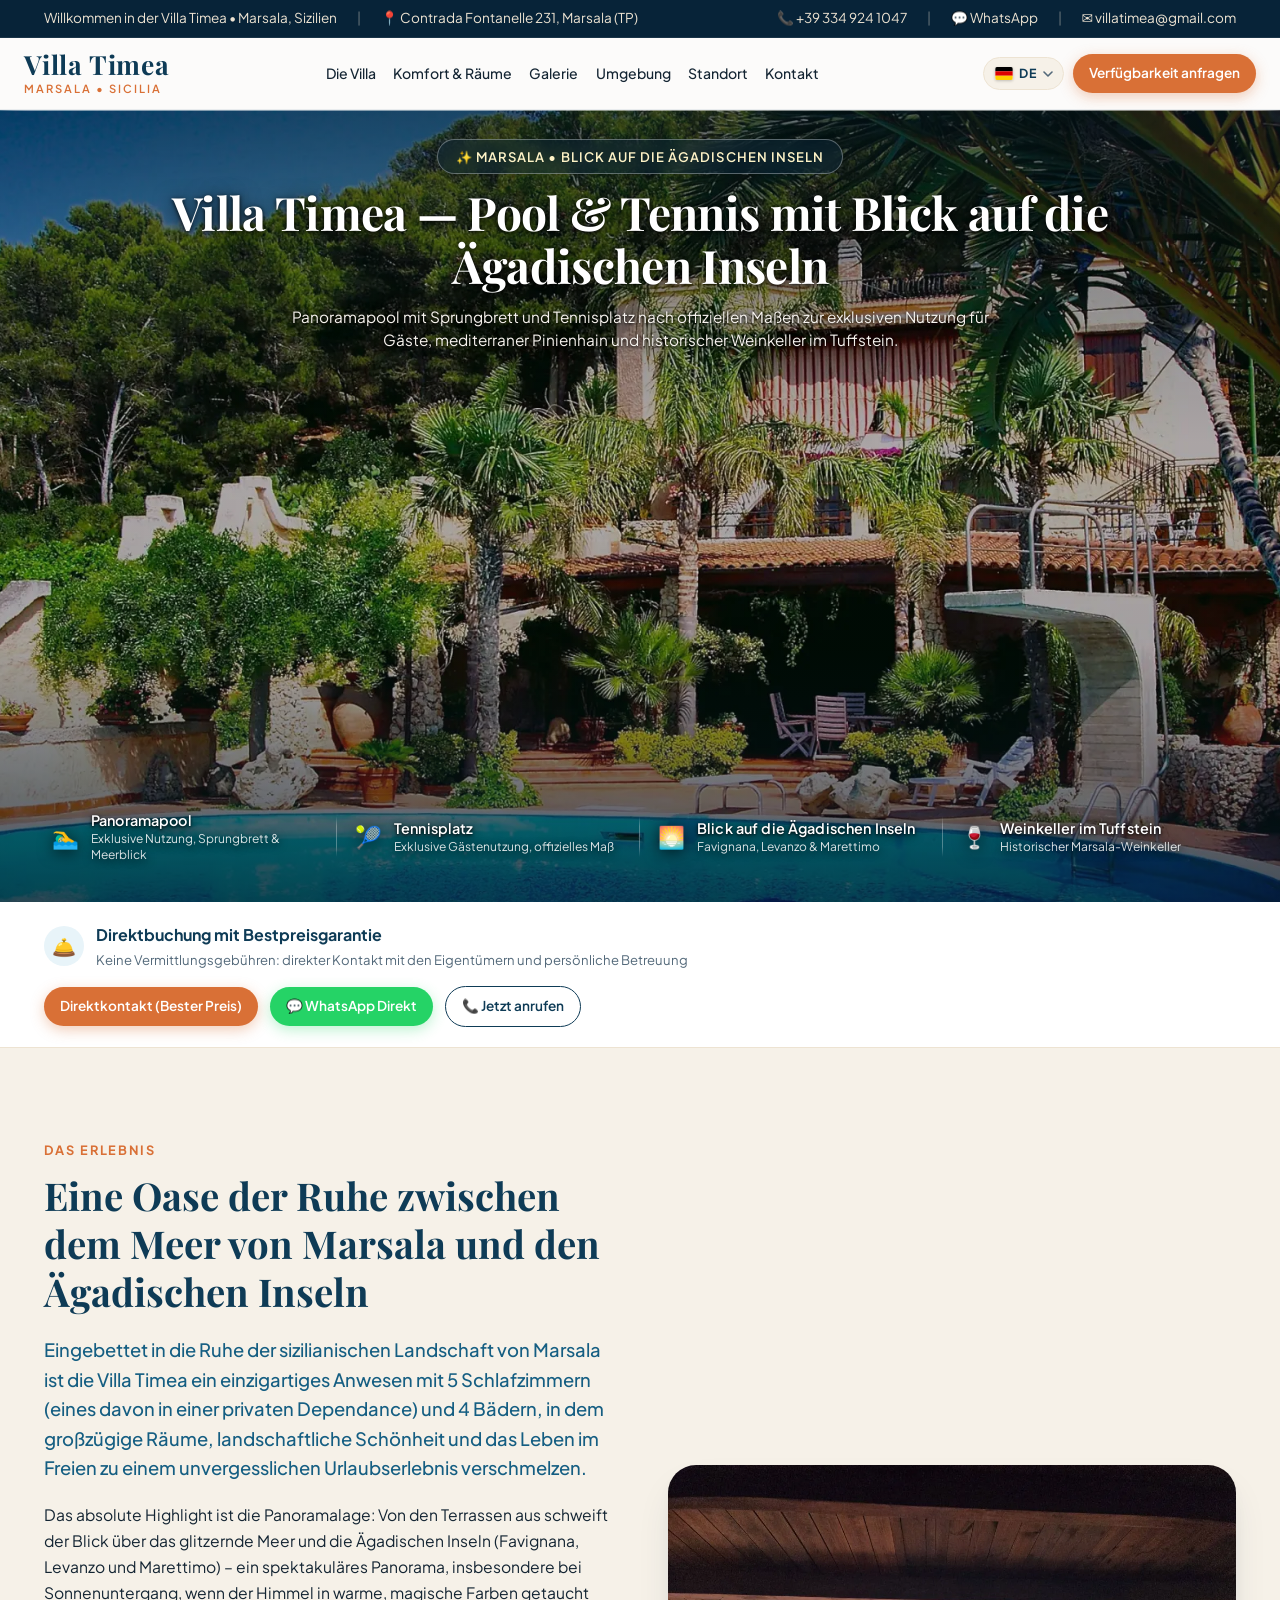
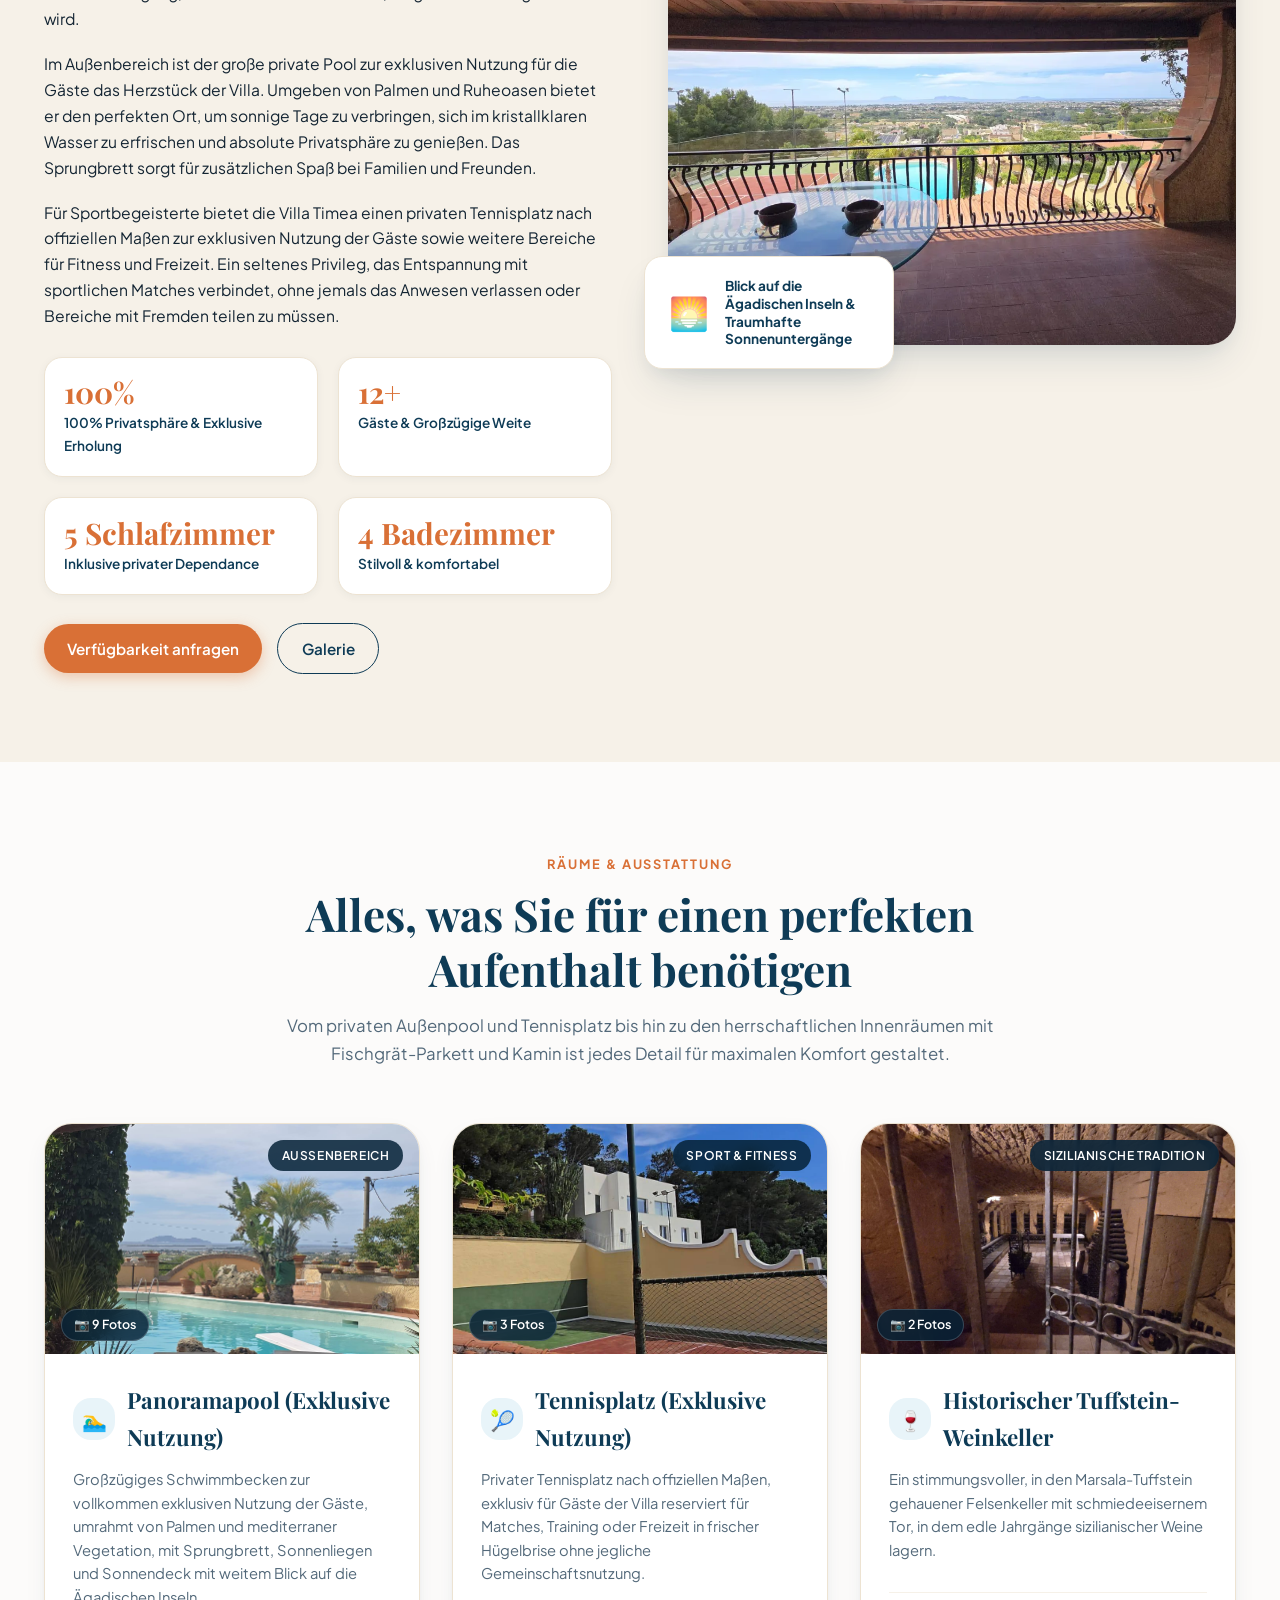
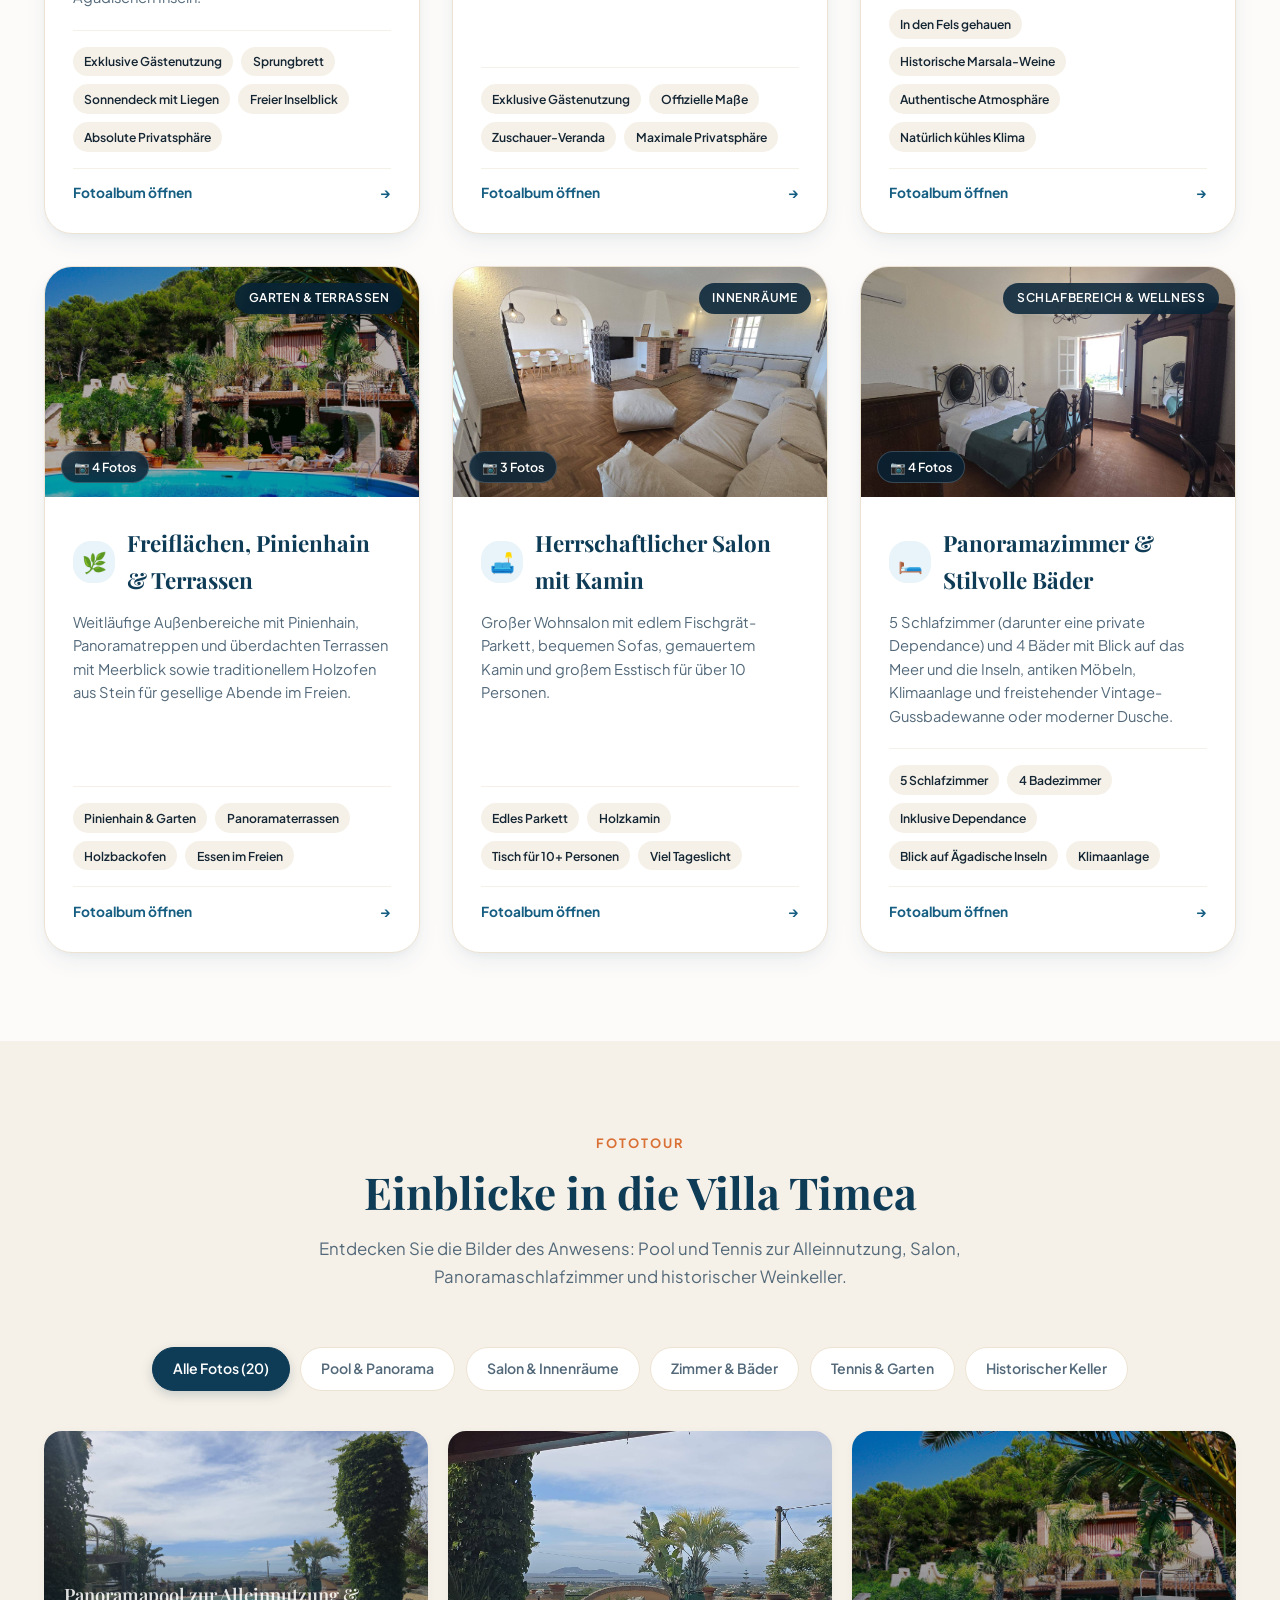
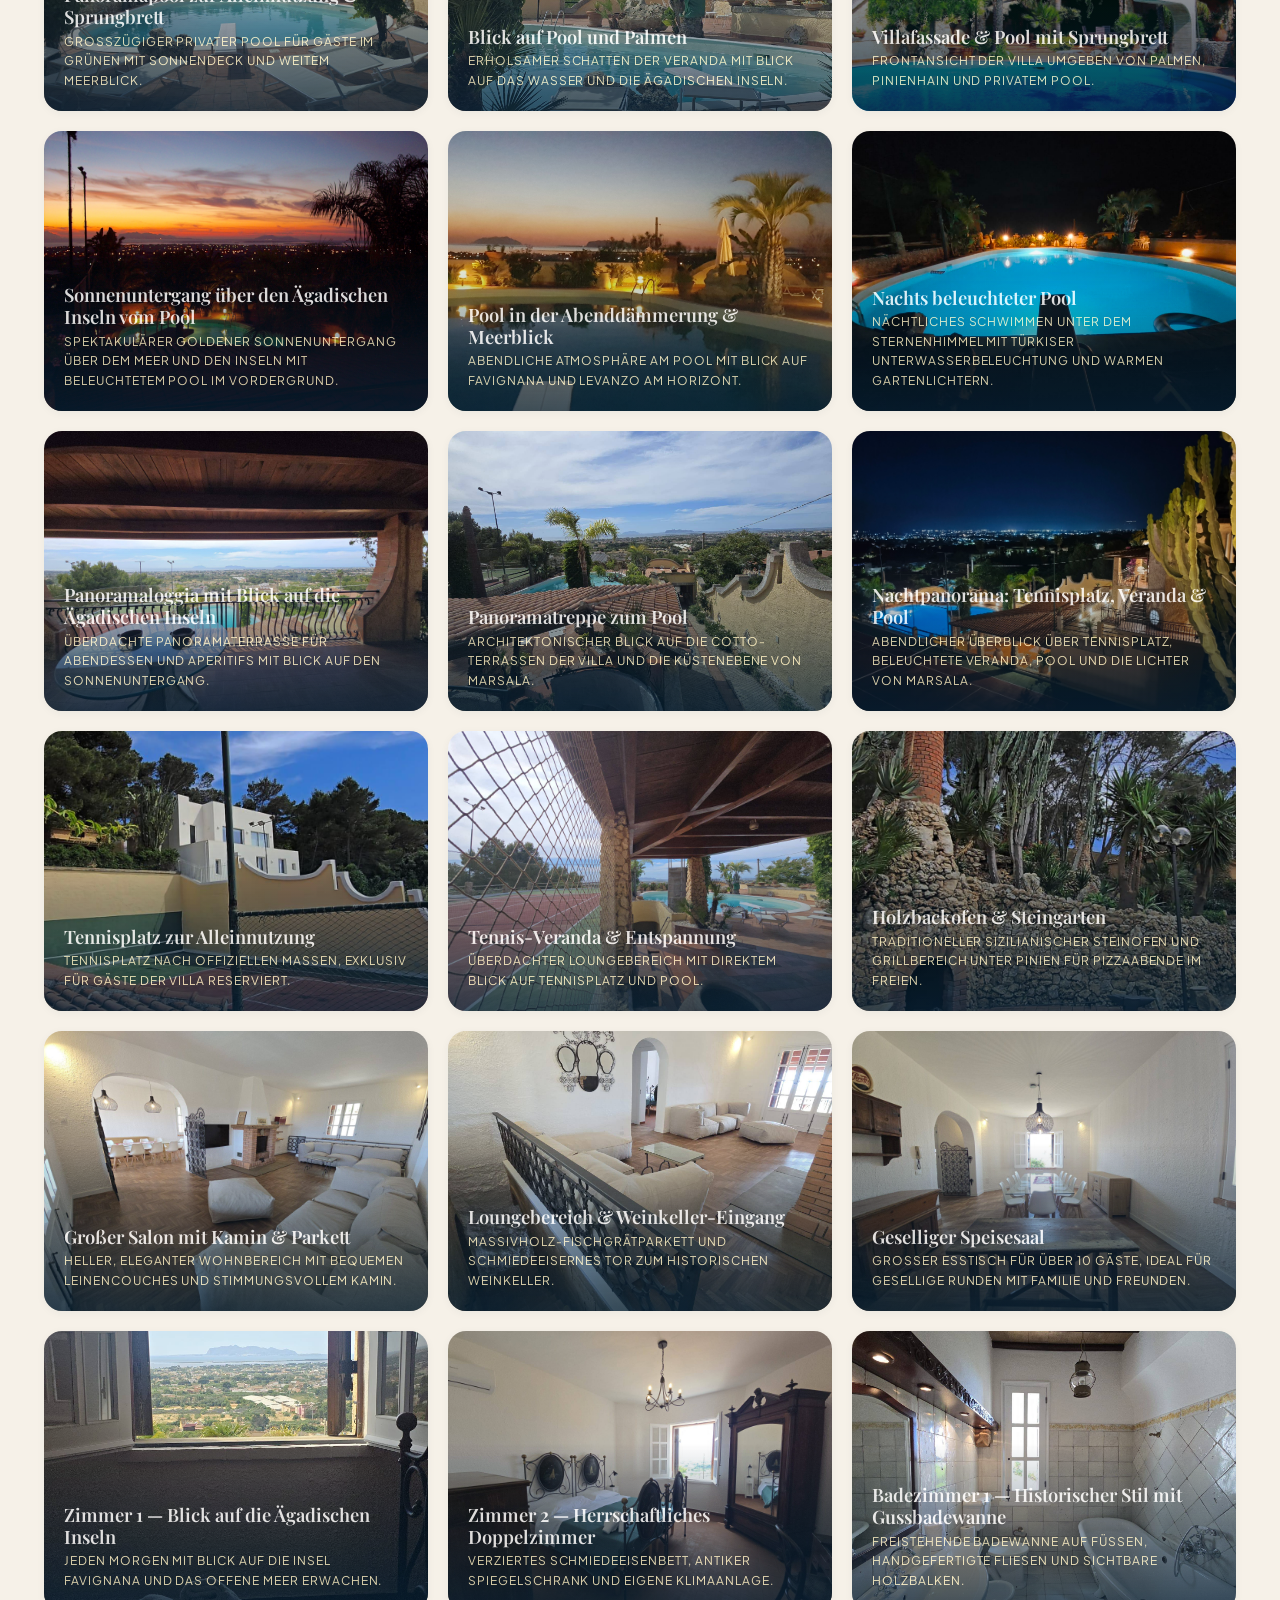
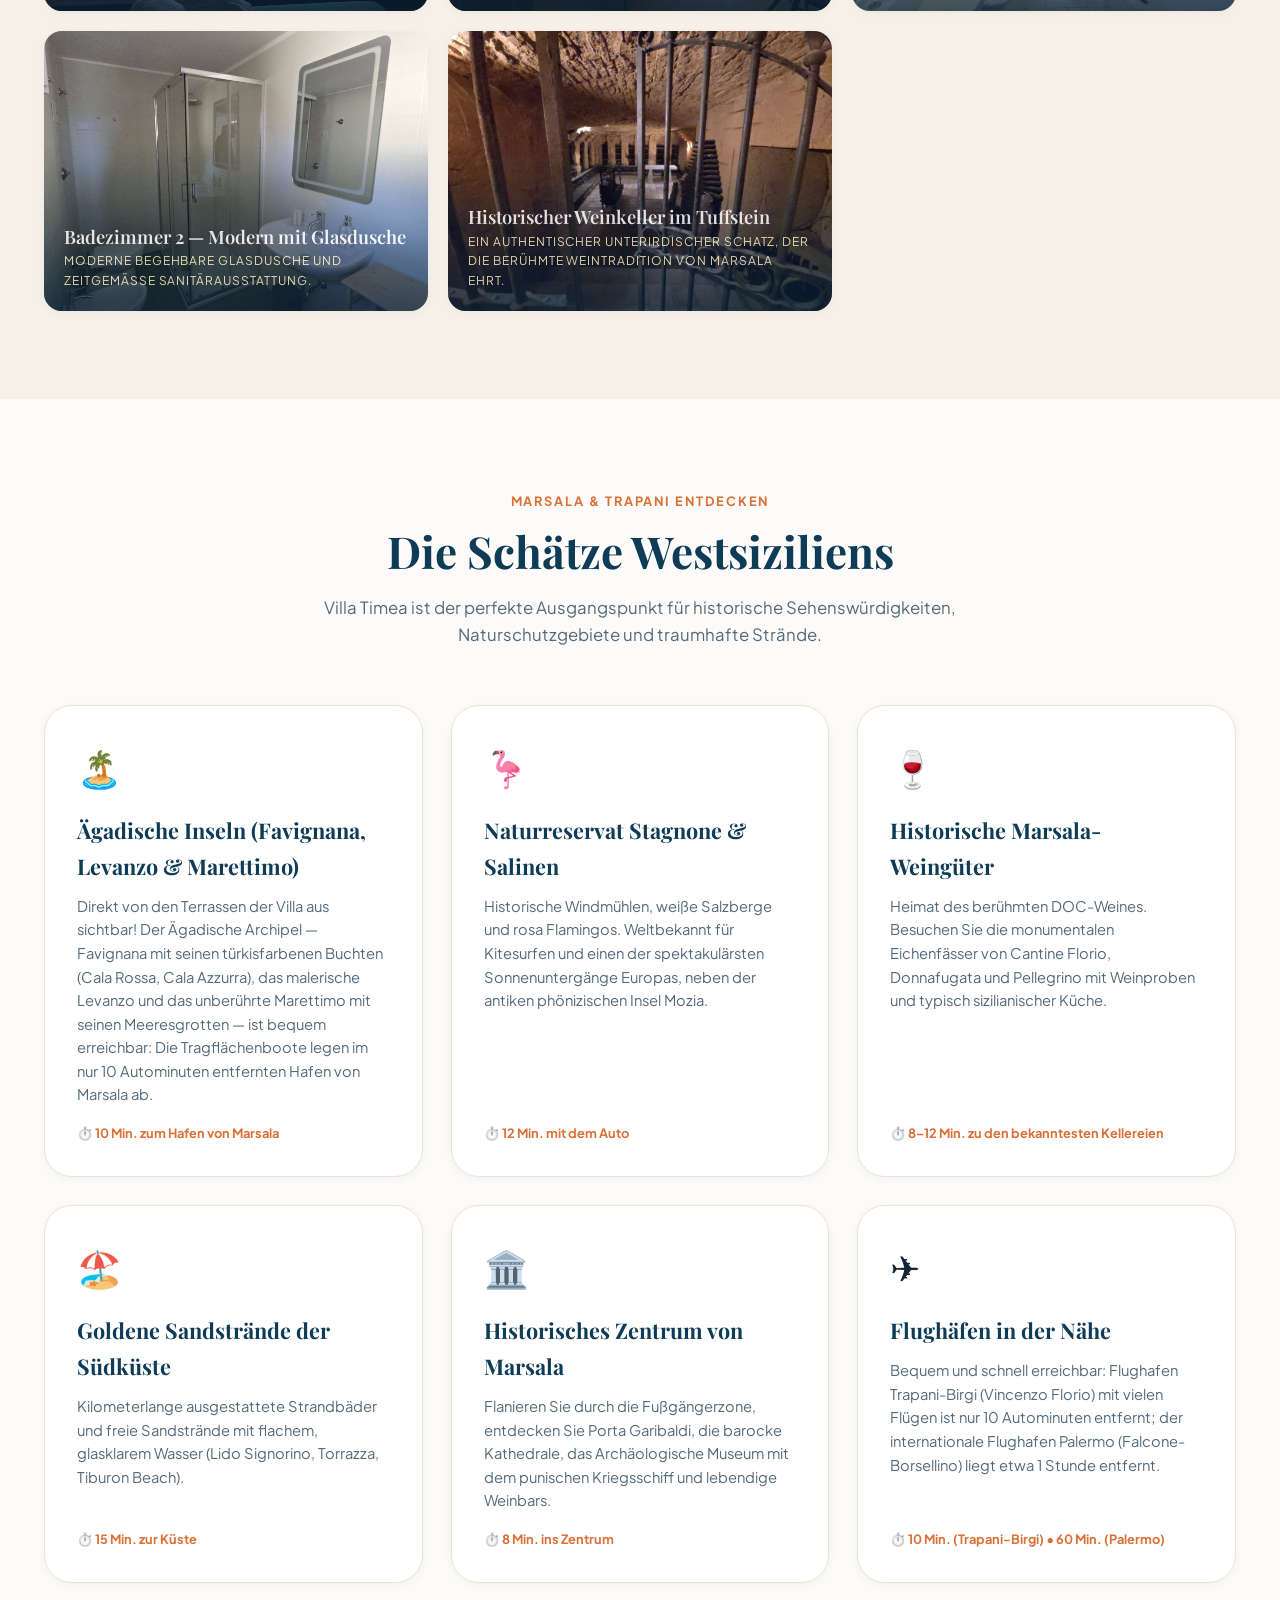
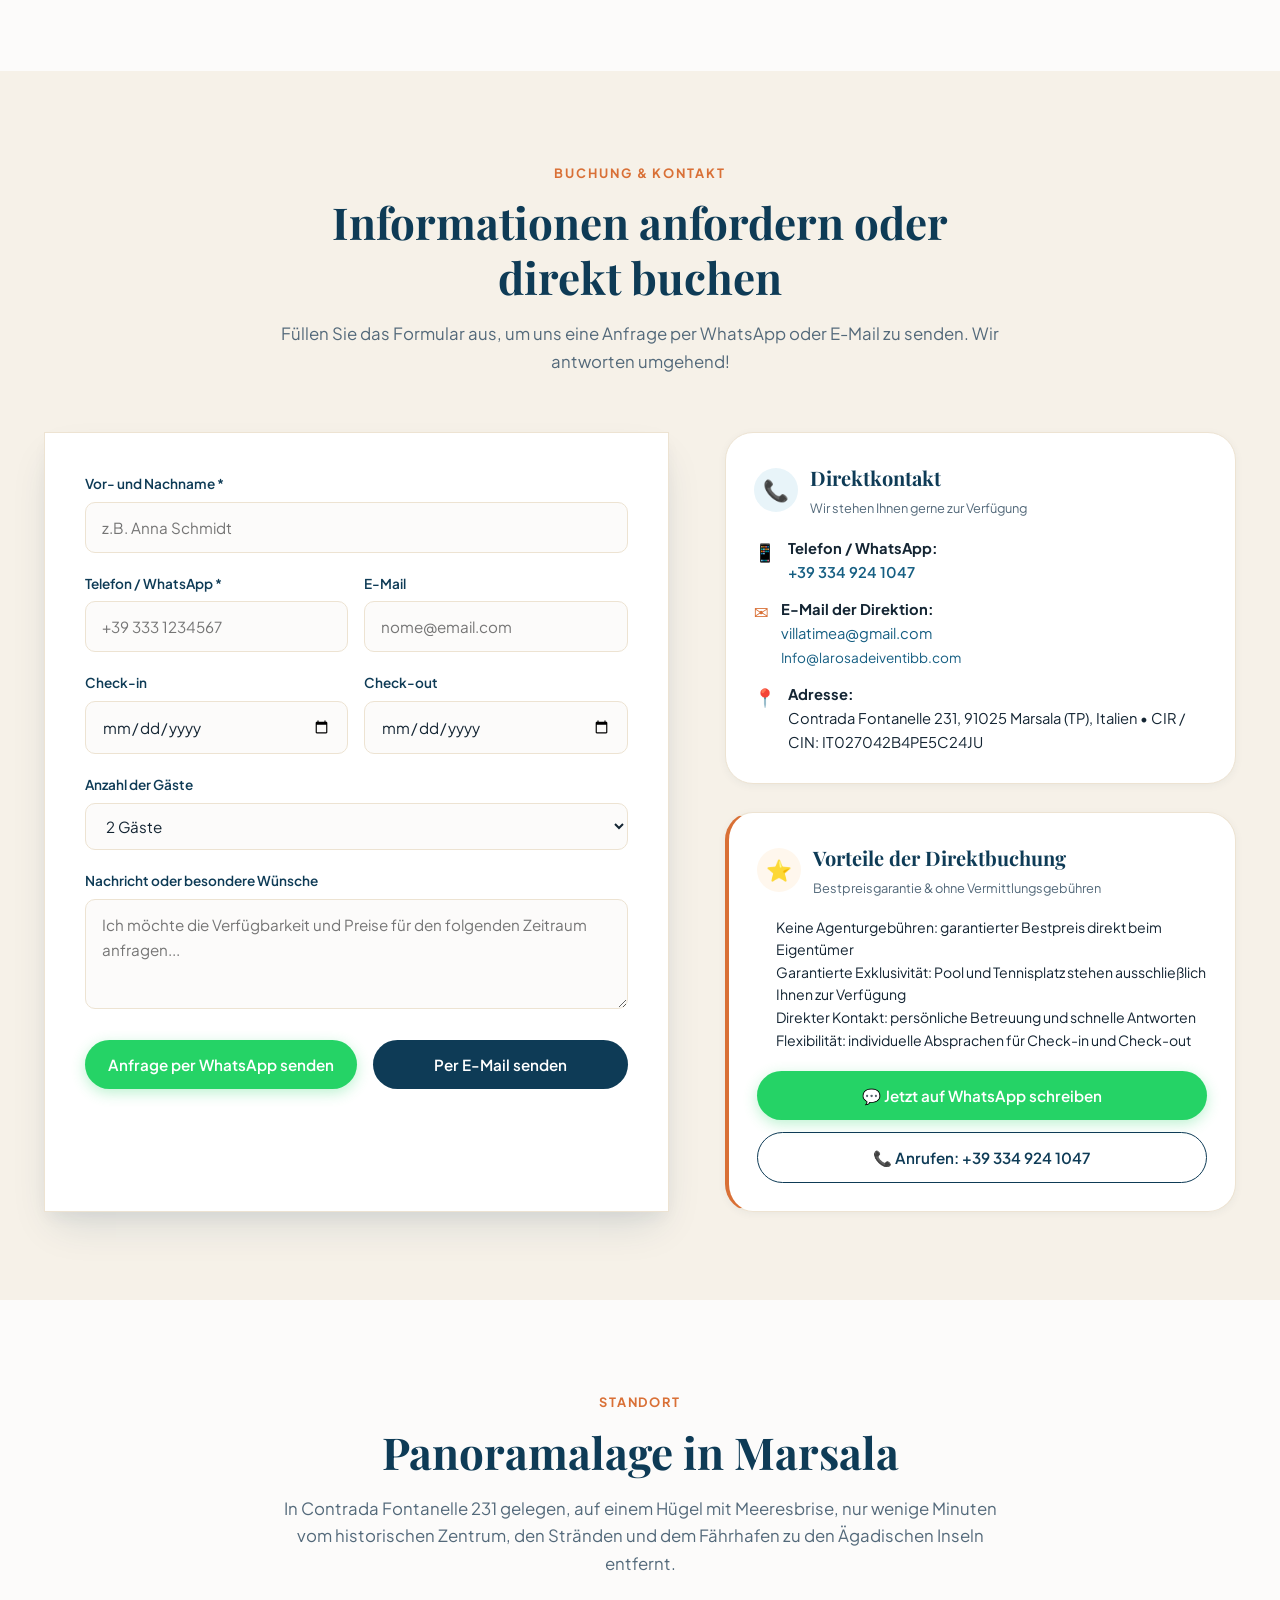
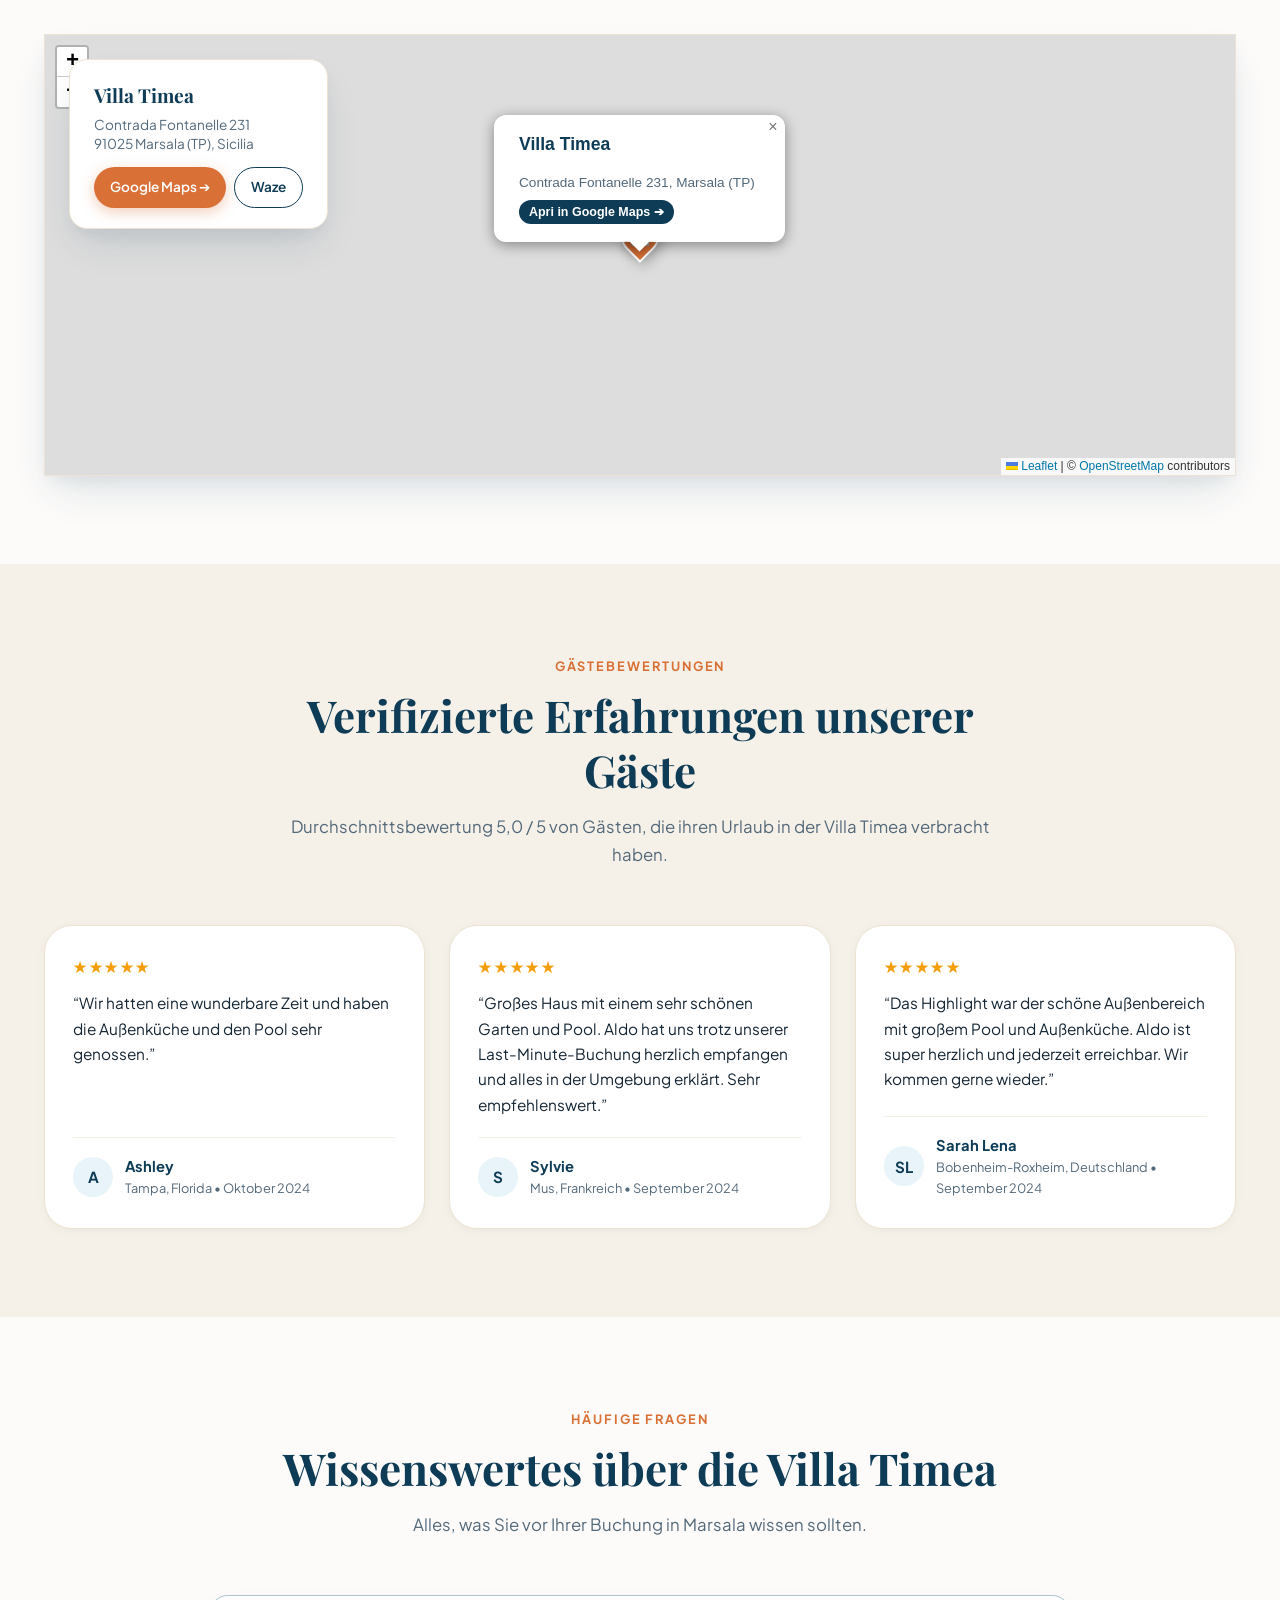
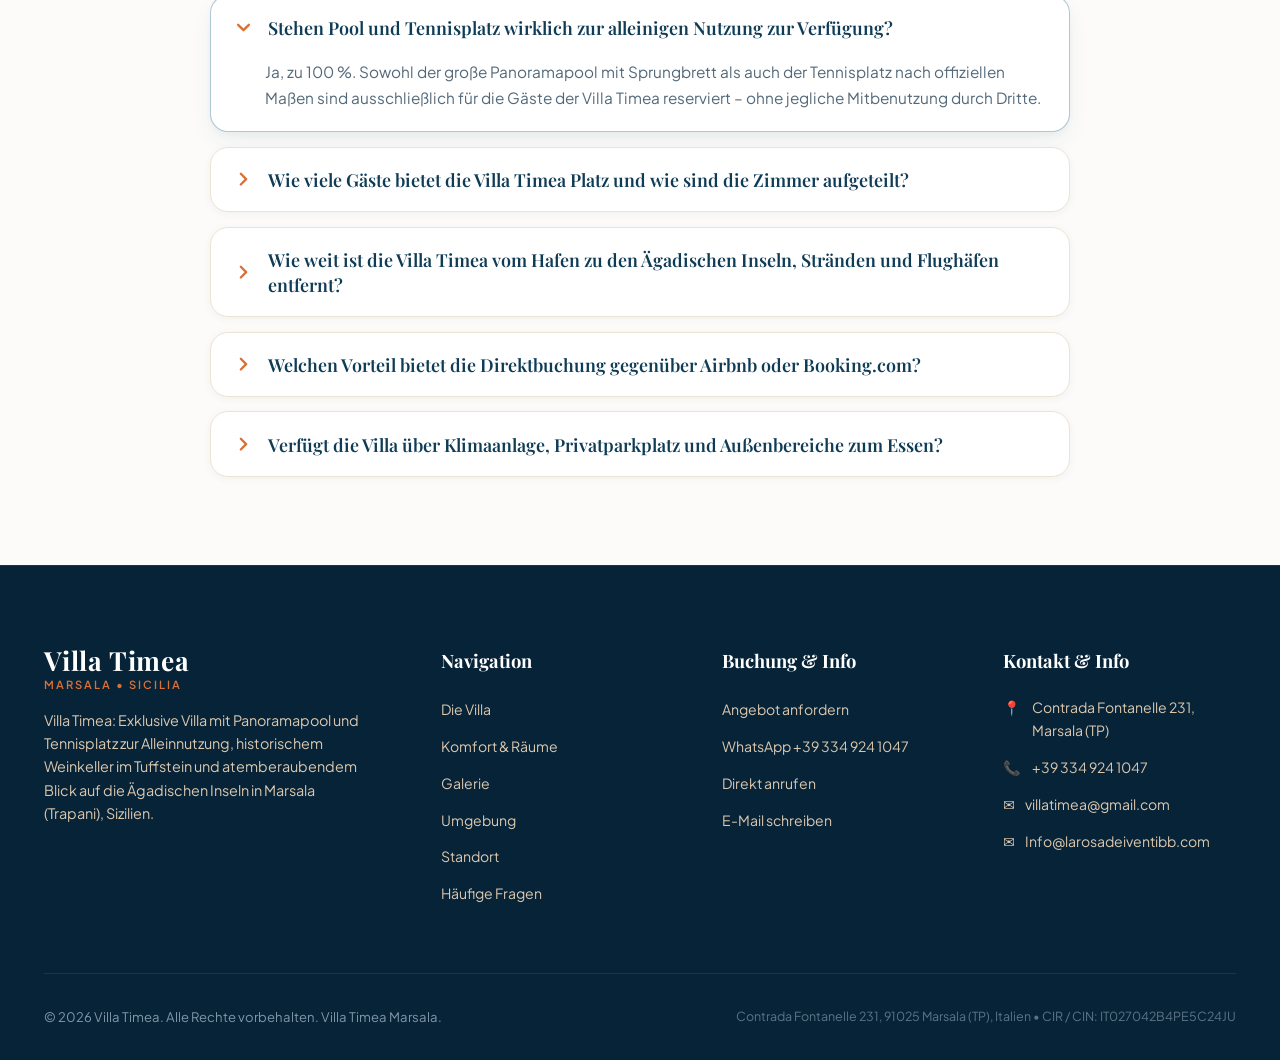
==== commit 62bf99b5: "Aggiunti letti (BedDetails), sezione Recensioni visibile + JSON-LD (review/aggregateRating), Wi-Fi e" ====
--- a/de/index.html
+++ b/de/index.html
@@ -48,7 +48,7 @@
   <link rel="stylesheet" href="../assets/css/leaflet.css">
 
   <!-- Main Stylesheet -->
-  <link rel="stylesheet" href="../assets/css/style.css?v=5.0">
+  <link rel="stylesheet" href="../assets/css/style.css?v=5.1">
 
   <!-- Structured Data (Schema.org JSON-LD) -->
   <script type="application/ld+json">
@@ -67,11 +67,10 @@
       ]
     },
     {
-      "@type": [
-        "LodgingBusiness",
-        "VacationRental"
-      ],
+      "@type": "VacationRental",
       "@id": "https://www.villatimea.it/#villa",
+      "identifier": "villa-timea-marsala",
+      "additionalType": "Villa",
       "name": "Villa Timea",
       "alternateName": "Villa Timea Marsala",
       "description": "Exklusive Ferienvilla in Marsala (Sizilien) mit Panoramapool, Sprungbrett, privatem Tennisplatz zur Alleinnutzung, 5 Schlafzimmern für bis zu 12 Gäste, historischem Tuffstein-Weinkeller und Blick auf die Ägadischen Inseln.",
@@ -79,12 +78,11 @@
       "telephone": "+39 334 924 1047",
       "email": "villatimea@gmail.com",
       "priceRange": "$$$",
-      "numberOfRooms": 5,
-      "occupancy": {
-        "@type": "QuantitativeValue",
-        "minValue": 1,
-        "maxValue": 12
-      },
+      "knowsLanguage": [
+        "it",
+        "en",
+        "de"
+      ],
       "address": {
         "@type": "PostalAddress",
         "streetAddress": "Contrada Fontanelle 231",
@@ -105,40 +103,126 @@
       "image": [
         "https://www.villatimea.it/assets/images/piscina-facciata-villa.jpg",
         "https://www.villatimea.it/assets/images/piscina-panorama.jpg",
+        "https://www.villatimea.it/assets/images/piscina-terrazza.jpg",
         "https://www.villatimea.it/assets/images/terrazza-vista-egadi.jpg",
         "https://www.villatimea.it/assets/images/campo-tennis.jpg",
+        "https://www.villatimea.it/assets/images/salone-principale.jpg",
+        "https://www.villatimea.it/assets/images/sala-pranzo.jpg",
+        "https://www.villatimea.it/assets/images/camera-vista-egadi.jpg",
+        "https://www.villatimea.it/assets/images/camera-matrimoniale.jpg",
+        "https://www.villatimea.it/assets/images/bagno-epoca-vasca.jpg",
+        "https://www.villatimea.it/assets/images/bagno-moderno-doccia.jpg",
         "https://www.villatimea.it/assets/images/cantina-storica-tufo.jpg"
       ],
-      "amenityFeature": [
+      "containsPlace": {
+        "@type": "Accommodation",
+        "additionalType": "EntirePlace",
+        "numberOfBedrooms": 5,
+        "numberOfBathroomsTotal": 4,
+        "numberOfRooms": 5,
+        "occupancy": {
+          "@type": "QuantitativeValue",
+          "value": 12
+        },
+        "bed": [
+          {
+            "@type": "BedDetails",
+            "numberOfBeds": 5,
+            "typeOfBed": "Double"
+          },
+          {
+            "@type": "BedDetails",
+            "numberOfBeds": 2,
+            "typeOfBed": "Single"
+          }
+        ],
+        "amenityFeature": [
+          {
+            "@type": "LocationFeatureSpecification",
+            "name": "poolType",
+            "value": "Outdoor"
+          },
+          {
+            "@type": "LocationFeatureSpecification",
+            "name": "ac",
+            "value": true
+          },
+          {
+            "@type": "LocationFeatureSpecification",
+            "name": "wifi",
+            "value": true
+          },
+          {
+            "@type": "LocationFeatureSpecification",
+            "name": "parkingType",
+            "value": "Free"
+          },
+          {
+            "@type": "LocationFeatureSpecification",
+            "name": "balconyOrTerrace",
+            "value": true
+          },
+          {
+            "@type": "LocationFeatureSpecification",
+            "name": "gardenOrBackyard",
+            "value": true
+          },
+          {
+            "@type": "LocationFeatureSpecification",
+            "name": "outdoorDiningArea",
+            "value": true
+          }
+        ]
+      },
+      "aggregateRating": {
+        "@type": "AggregateRating",
+        "ratingValue": 5,
+        "bestRating": 5,
+        "ratingCount": 3,
+        "reviewCount": 3
+      },
+      "review": [
         {
-          "@type": "LocationFeatureSpecification",
-          "name": "Privater Panoramapool mit Sprungbrett zur Alleinnutzung",
-          "value": true
+          "@type": "Review",
+          "author": {
+            "@type": "Person",
+            "name": "Ashley"
+          },
+          "datePublished": "2024-10-01",
+          "reviewBody": "Wir hatten eine wunderbare Zeit und haben die Außenküche und den Pool sehr genossen.",
+          "reviewRating": {
+            "@type": "Rating",
+            "ratingValue": 5,
+            "bestRating": 5
+          }
         },
         {
-          "@type": "LocationFeatureSpecification",
-          "name": "Privater Tennisplatz nach offiziellen Maßen zur Alleinnutzung",
-          "value": true
+          "@type": "Review",
+          "author": {
+            "@type": "Person",
+            "name": "Sylvie"
+          },
+          "datePublished": "2024-09-01",
+          "reviewBody": "Großes Haus mit einem sehr schönen Garten und Pool. Aldo hat uns trotz unserer Last-Minute-Buchung herzlich empfangen und alles in der Umgebung erklärt. Sehr empfehlenswert.",
+          "reviewRating": {
+            "@type": "Rating",
+            "ratingValue": 5,
+            "bestRating": 5
+          }
         },
         {
-          "@type": "LocationFeatureSpecification",
-          "name": "Meerblick auf die Ägadischen Inseln (Favignana, Levanzo, Marettimo)",
-          "value": true
-        },
-        {
-          "@type": "LocationFeatureSpecification",
-          "name": "Historischer Weinkeller im Tuffstein",
-          "value": true
-        },
-        {
-          "@type": "LocationFeatureSpecification",
-          "name": "Stein-Holzbackofen im Freien",
-          "value": true
-        },
-        {
-          "@type": "LocationFeatureSpecification",
-          "name": "Klimaanlage und Privatparkplatz",
-          "value": true
+          "@type": "Review",
+          "author": {
+            "@type": "Person",
+            "name": "Sarah Lena"
+          },
+          "datePublished": "2024-09-01",
+          "reviewBody": "Das Highlight war der schöne Außenbereich mit großem Pool und Außenküche. Aldo ist super herzlich und jederzeit erreichbar. Wir kommen gerne wieder.",
+          "reviewRating": {
+            "@type": "Rating",
+            "ratingValue": 5,
+            "bestRating": 5
+          }
         }
       ],
       "petsAllowed": false
@@ -886,8 +970,7 @@
               <span class="info-list-icon">📍</span>
               <div>
                 <strong data-i18n="infoAddressLabel">Adresse:</strong><br>
-                Contrada Fontanelle 231, 91025 Marsala (TP), Sicilia
-              </div>
+                Contrada Fontanelle 231, 91025 Marsala (TP), Italien • CIR / CIN: IT027042B4PE5C24JU</div>
             </div>
           </div>
 
@@ -942,8 +1025,63 @@
     </div>
   </section>
 
+  <!-- Guest Reviews Section -->
+  <section class="section section-sand" id="recensioni" aria-labelledby="reviews-heading">
+    <div class="container">
+      <div class="section-header">
+        <span class="section-tag" data-i18n="reviewsTag">Gästebewertungen</span>
+        <h2 class="section-title" id="reviews-heading" data-i18n="reviewsTitle">Verifizierte Erfahrungen unserer Gäste</h2>
+        <p class="section-desc" data-i18n="reviewsDesc">Durchschnittsbewertung 5,0 / 5 von Gästen, die ihren Urlaub in der Villa Timea verbracht haben.</p>
+      </div>
+
+      <div class="reviews-grid">
+        <article class="review-card">
+          <div>
+            <div class="review-stars" aria-label="5 von 5 Sternen">★★★★★</div>
+            <p class="review-quote">“Wir hatten eine wunderbare Zeit und haben die Außenküche und den Pool sehr genossen.”</p>
+          </div>
+          <div class="review-author">
+            <div class="review-avatar" aria-hidden="true">A</div>
+            <div>
+              <div class="review-author-name">Ashley</div>
+              <div class="review-author-meta" data-i18n="rev1Meta">Tampa, Florida • Oktober 2024</div>
+            </div>
+          </div>
+        </article>
+
+        <article class="review-card">
+          <div>
+            <div class="review-stars" aria-label="5 von 5 Sternen">★★★★★</div>
+            <p class="review-quote">“Großes Haus mit einem sehr schönen Garten und Pool. Aldo hat uns trotz unserer Last-Minute-Buchung herzlich empfangen und alles in der Umgebung erklärt. Sehr empfehlenswert.”</p>
+          </div>
+          <div class="review-author">
+            <div class="review-avatar" aria-hidden="true">S</div>
+            <div>
+              <div class="review-author-name">Sylvie</div>
+              <div class="review-author-meta" data-i18n="rev2Meta">Mus, Frankreich • September 2024</div>
+            </div>
+          </div>
+        </article>
+
+        <article class="review-card">
+          <div>
+            <div class="review-stars" aria-label="5 von 5 Sternen">★★★★★</div>
+            <p class="review-quote">“Das Highlight war der schöne Außenbereich mit großem Pool und Außenküche. Aldo ist super herzlich und jederzeit erreichbar. Wir kommen gerne wieder.”</p>
+          </div>
+          <div class="review-author">
+            <div class="review-avatar" aria-hidden="true">SL</div>
+            <div>
+              <div class="review-author-name">Sarah Lena</div>
+              <div class="review-author-meta" data-i18n="rev3Meta">Bobenheim-Roxheim, Deutschland • September 2024</div>
+            </div>
+          </div>
+        </article>
+      </div>
+    </div>
+  </section>
+
   <!-- Frequently Asked Questions -->
-  <section class="section section-sand accordion" id="faq" aria-labelledby="faq-heading">
+  <section class="section accordion" id="faq" aria-labelledby="faq-heading">
     <div class="container">
       <div class="section-header">
         <span class="section-tag" data-i18n="faqTag">Häufige Fragen</span>
@@ -1040,8 +1178,7 @@
           &copy; <span id="year">2026</span> Villa Timea. <span data-i18n="footerRights">Alle Rechte vorbehalten. Villa Timea Marsala.</span>
         </div>
         <div style="font-size: 0.78rem; opacity: 0.7;">
-          Contrada Fontanelle 231, 91025 Marsala (TP), Italien • CIR / CIN: Auf Anfrage verfügbar
-        </div>
+          Contrada Fontanelle 231, 91025 Marsala (TP), Italien • CIR / CIN: IT027042B4PE5C24JU</div>
       </div>
     </div>
   </footer>
@@ -1072,6 +1209,6 @@
   <script src="../assets/js/leaflet.js"></script>
 
   <!-- Main Website Script -->
-  <script src="../assets/js/main.js?v=5.0"></script>
+  <script src="../assets/js/main.js?v=5.1"></script>
 </body>
 </html>
--- a/assets/css/style.css
+++ b/assets/css/style.css
@@ -2970,3 +2970,77 @@
     font-size: 0.92rem;
   }
 }
+
+/* ==========================================================================
+   GUEST REVIEWS SECTION
+   ========================================================================== */
+
+.reviews-grid {
+  display: grid;
+  grid-template-columns: repeat(3, 1fr);
+  gap: 1.5rem;
+}
+
+.review-card {
+  background: var(--c-white);
+  border: 1px solid var(--c-sand-200);
+  border-radius: var(--radius-lg);
+  padding: 1.75rem;
+  box-shadow: var(--shadow-sm);
+  display: flex;
+  flex-direction: column;
+  justify-content: space-between;
+  gap: 1.25rem;
+}
+
+.review-stars {
+  color: #f59e0b;
+  font-size: 1rem;
+  letter-spacing: 0.1em;
+  margin-bottom: 0.65rem;
+}
+
+.review-quote {
+  color: var(--c-text-main);
+  font-size: 0.96rem;
+  line-height: 1.65;
+}
+
+.review-author {
+  display: flex;
+  align-items: center;
+  gap: 0.75rem;
+  padding-top: 1rem;
+  border-top: 1px solid var(--c-sand-100);
+}
+
+.review-avatar {
+  width: 40px;
+  height: 40px;
+  border-radius: var(--radius-full);
+  background: var(--c-aqua-light);
+  color: var(--c-navy);
+  font-weight: 700;
+  font-size: 0.95rem;
+  display: flex;
+  align-items: center;
+  justify-content: center;
+  flex-shrink: 0;
+}
+
+.review-author-name {
+  font-weight: 700;
+  font-size: 0.92rem;
+  color: var(--c-navy);
+}
+
+.review-author-meta {
+  font-size: 0.8rem;
+  color: var(--c-text-muted);
+}
+
+@media (max-width: 900px) {
+  .reviews-grid {
+    grid-template-columns: 1fr;
+  }
+}
